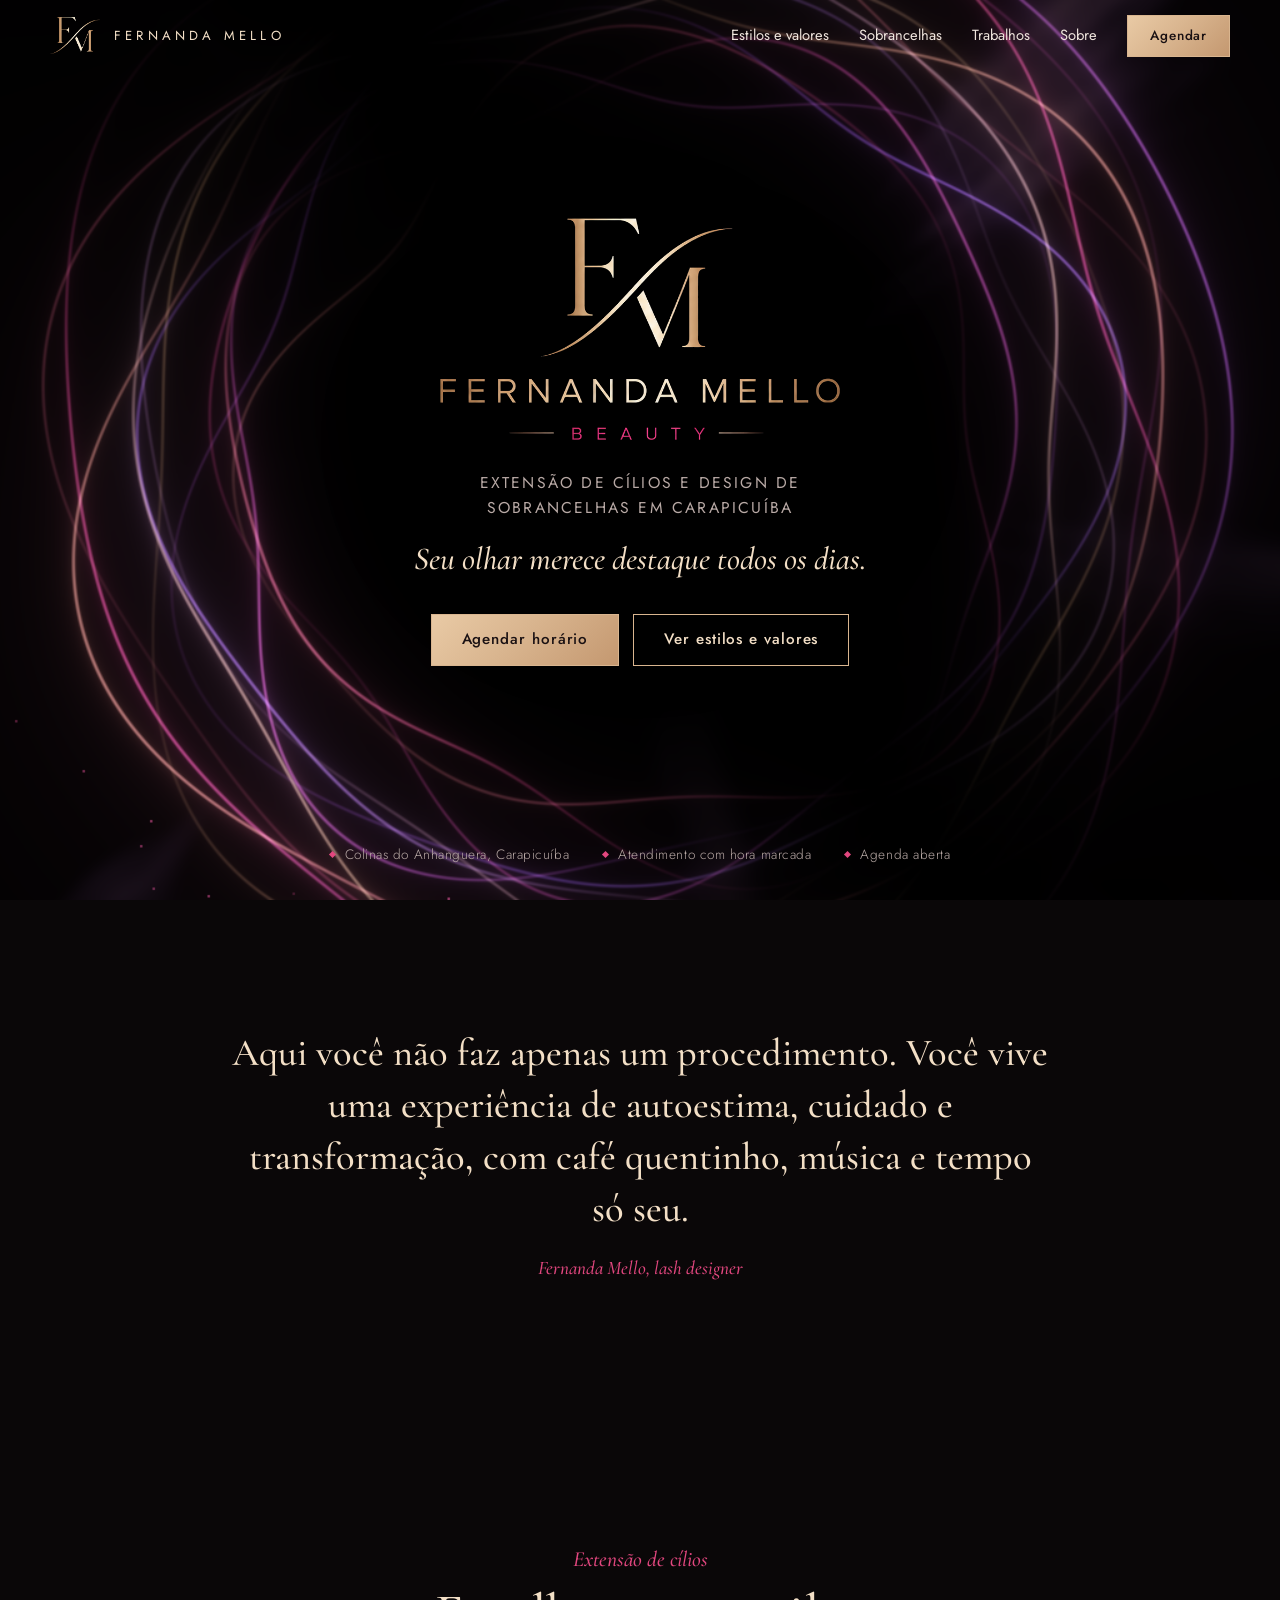
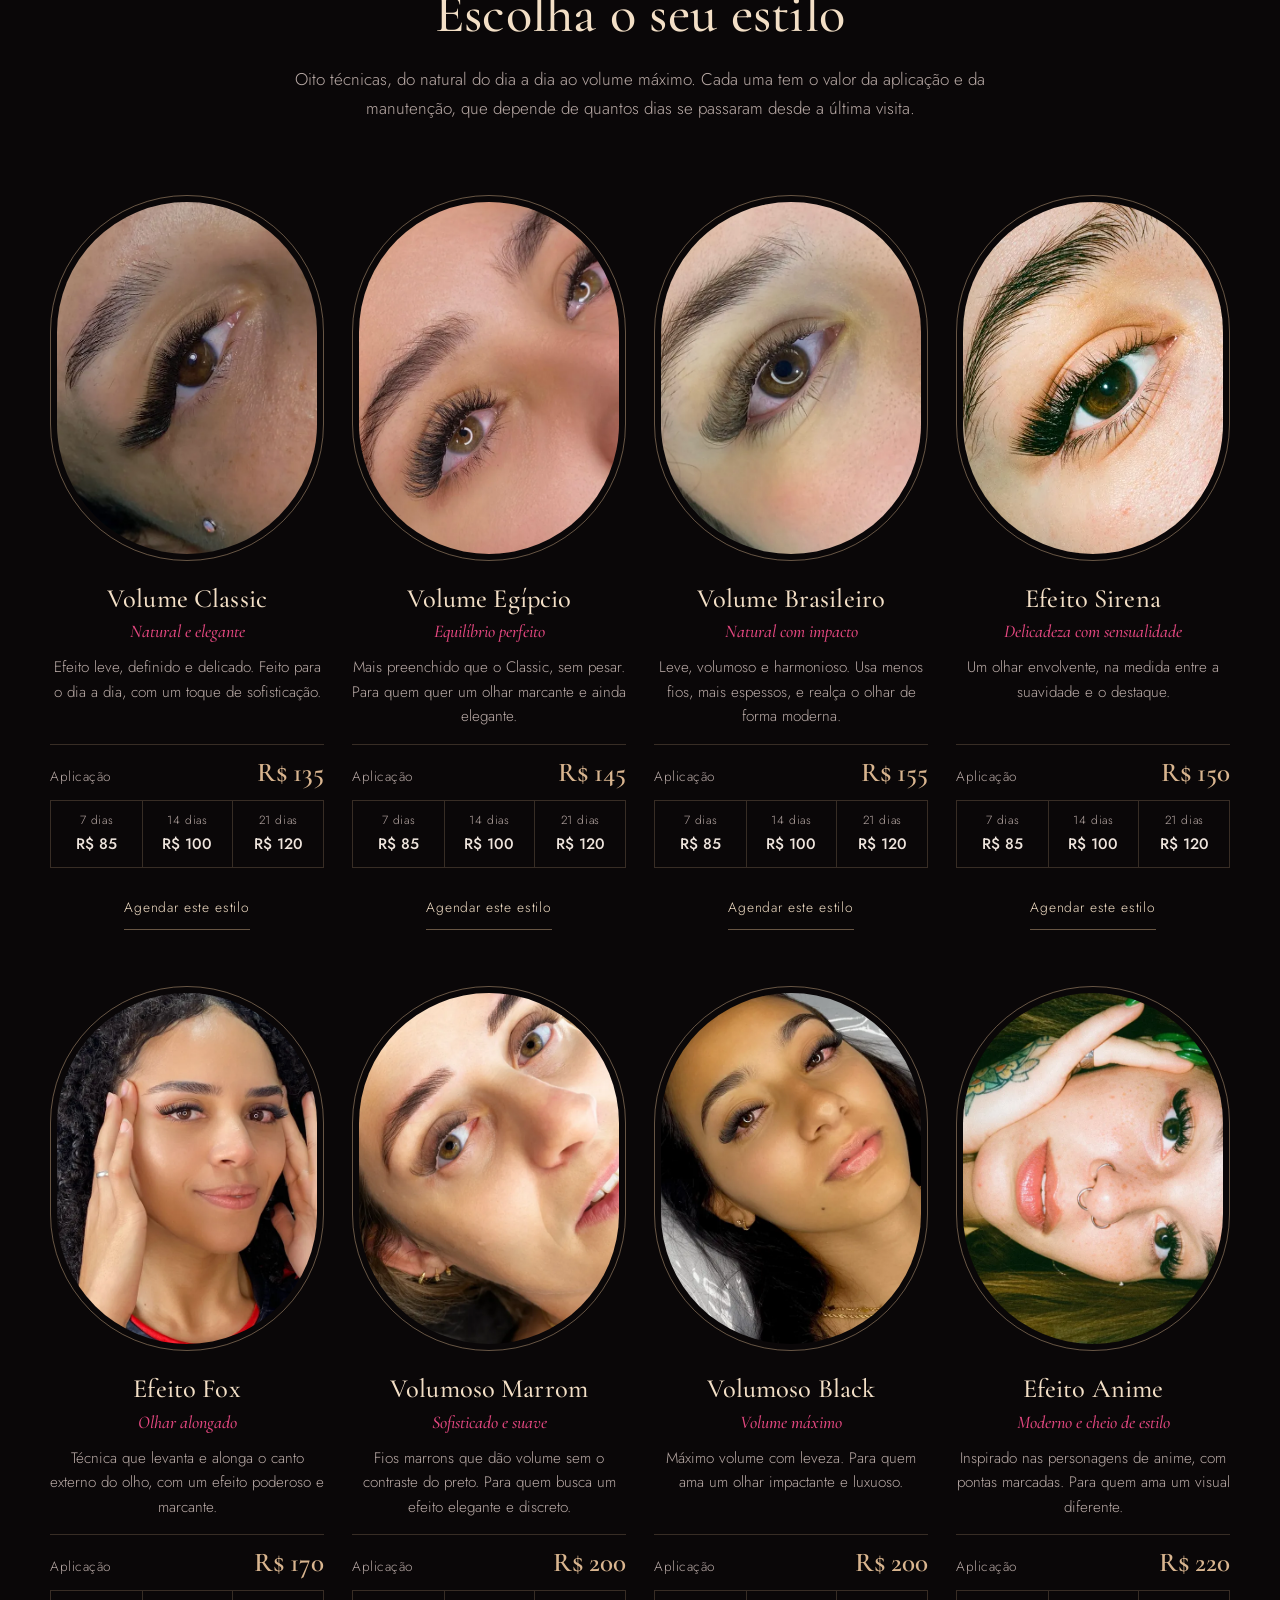
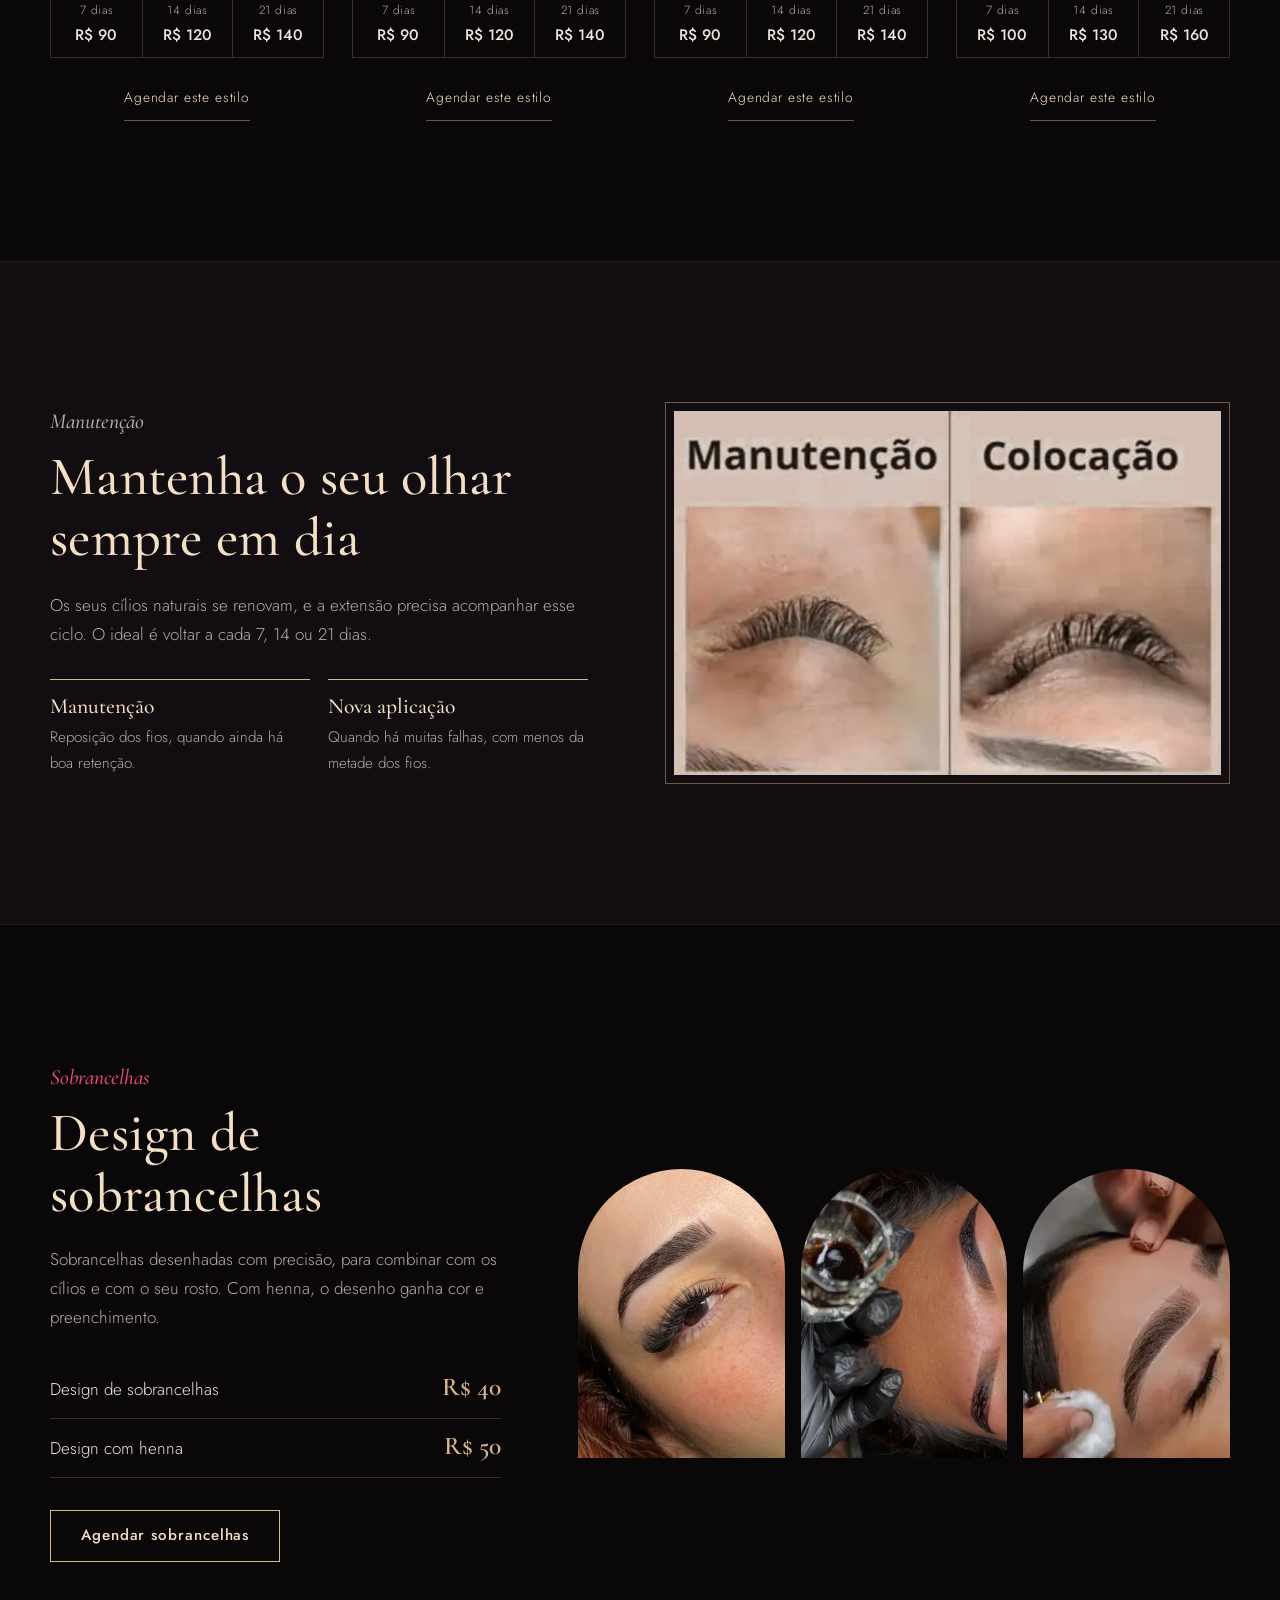
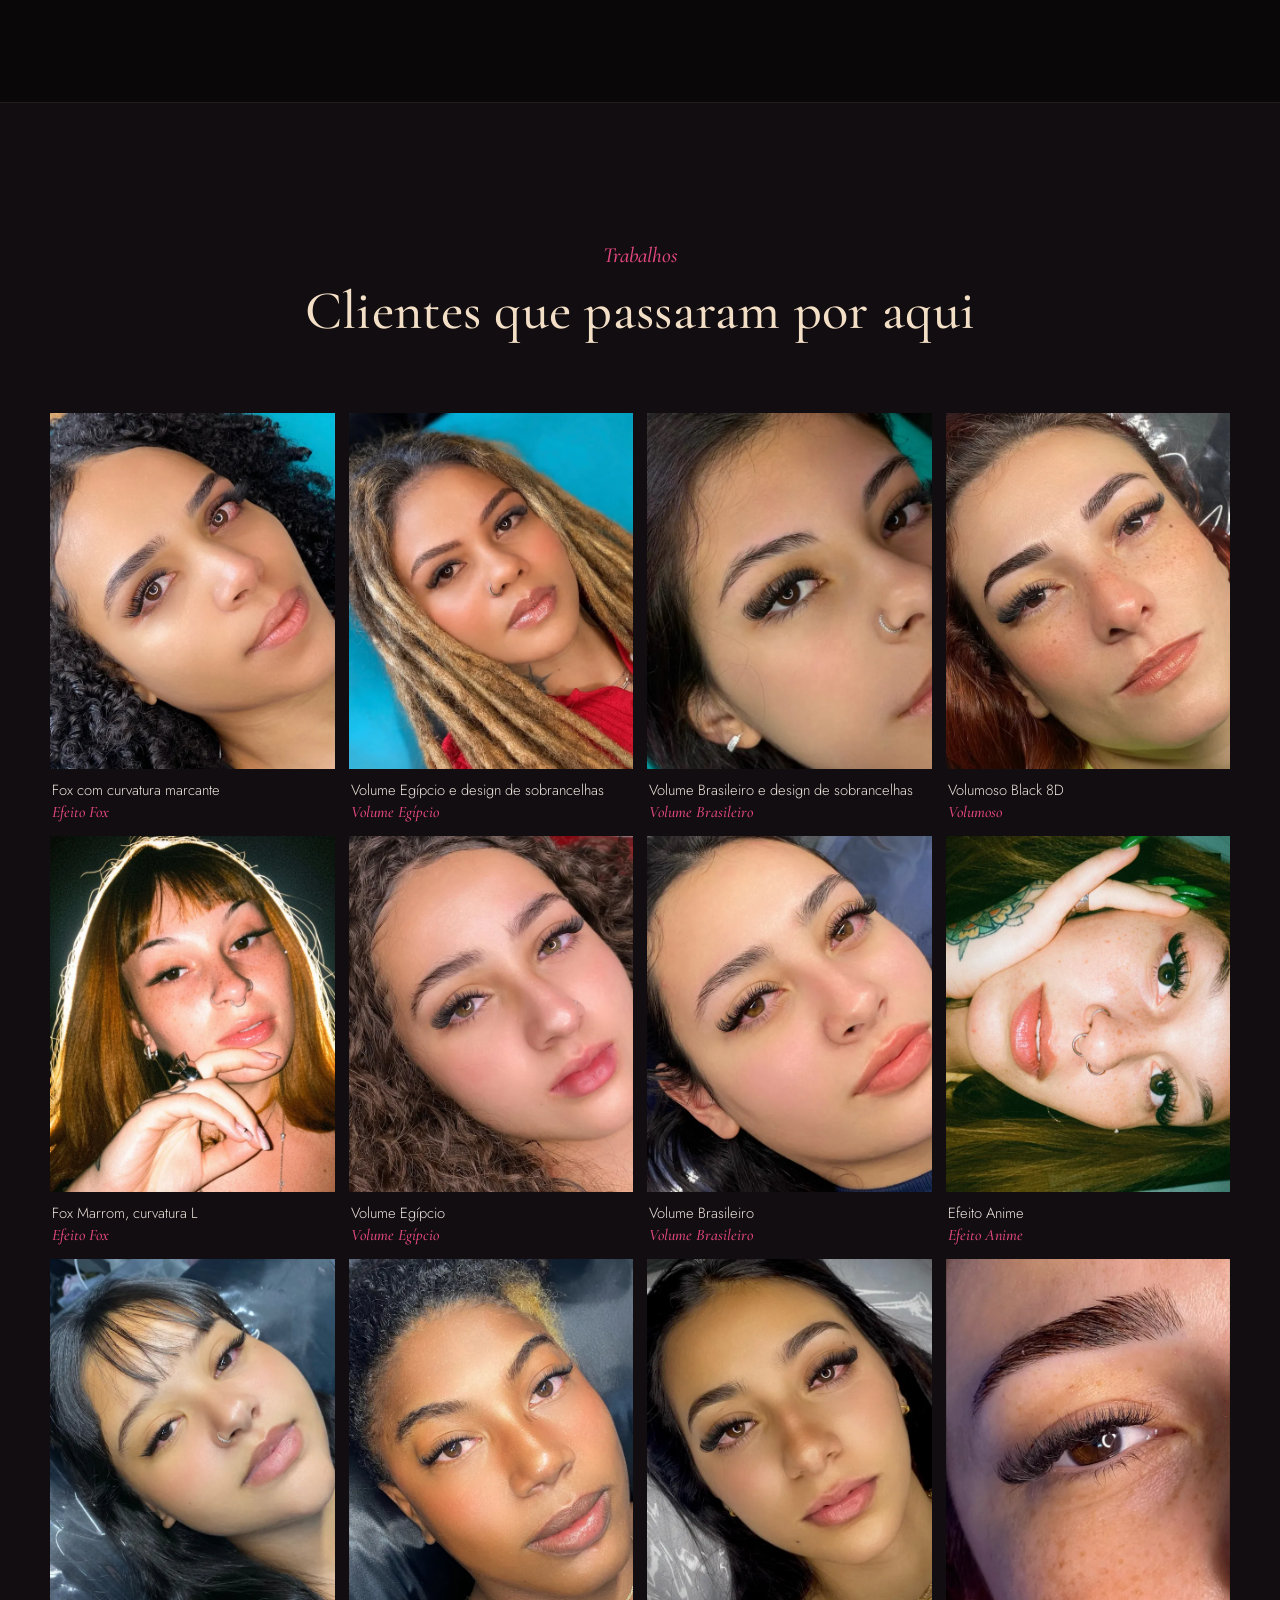
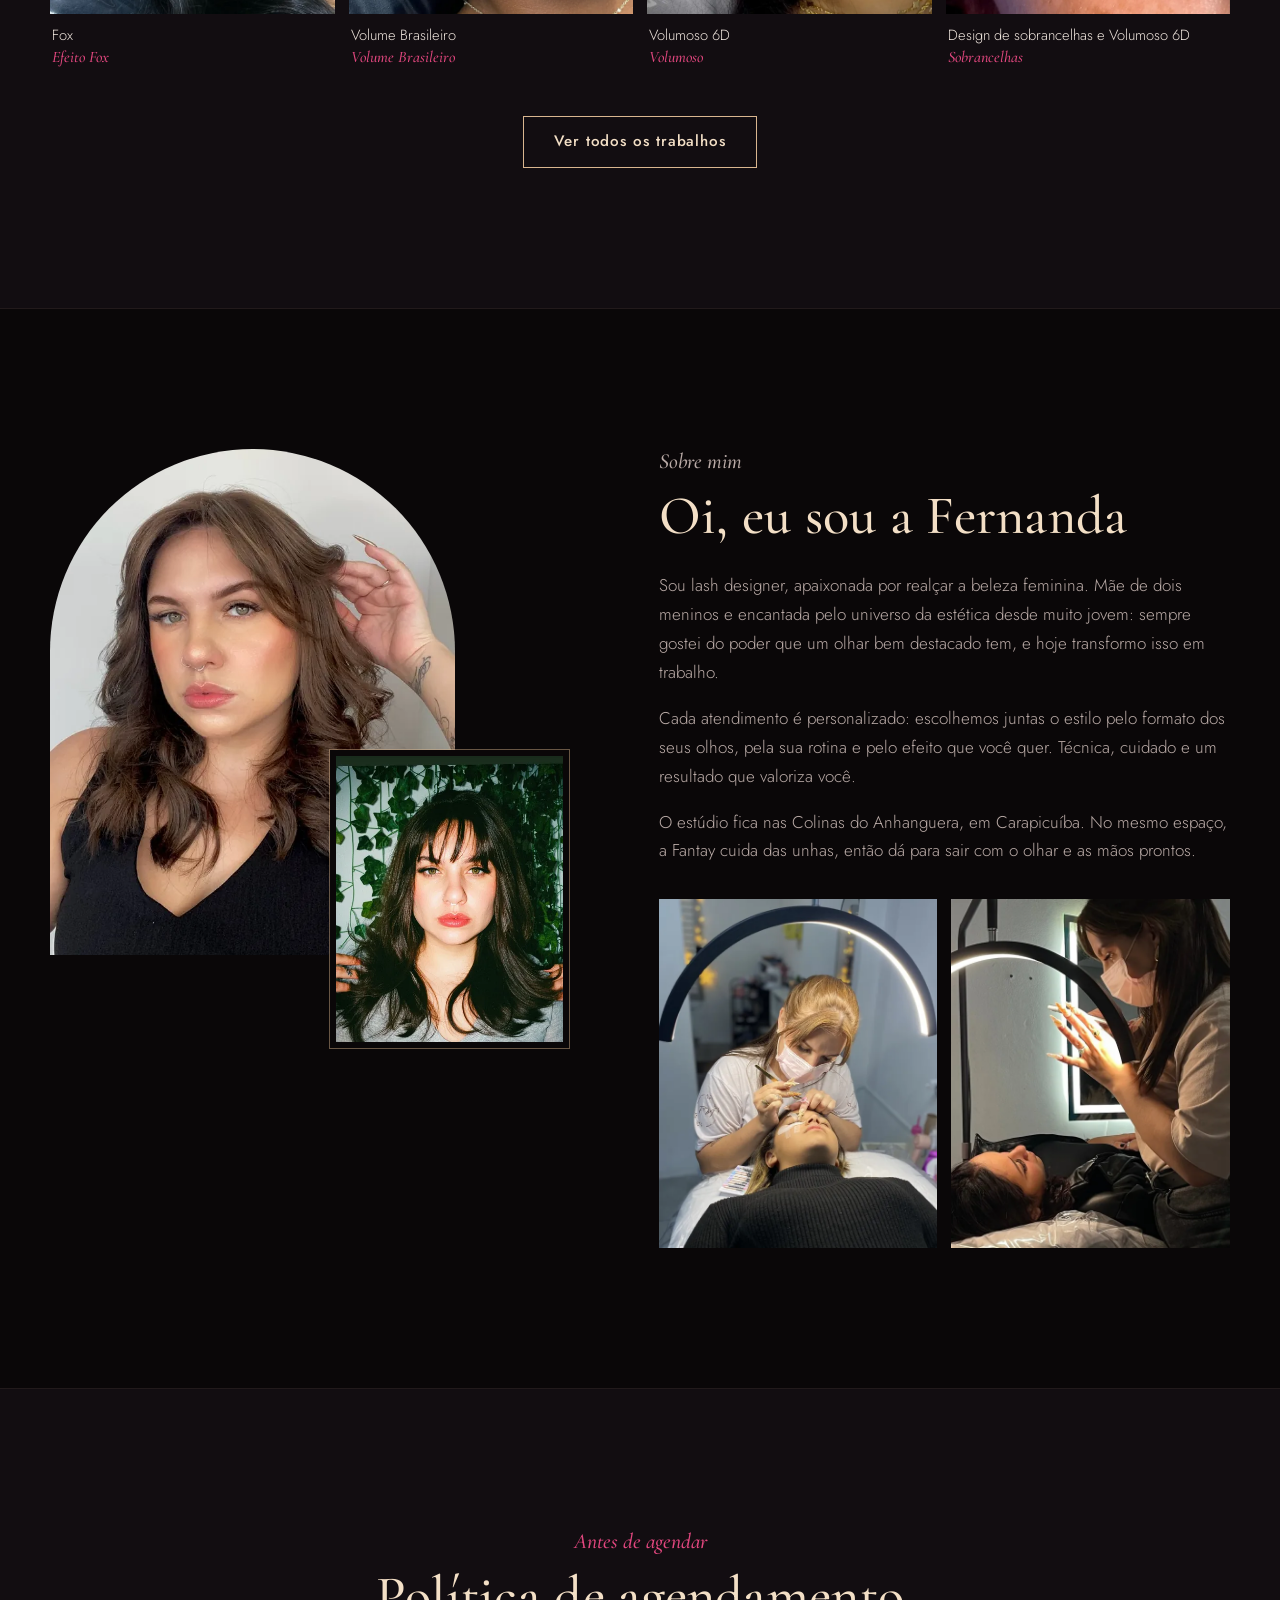
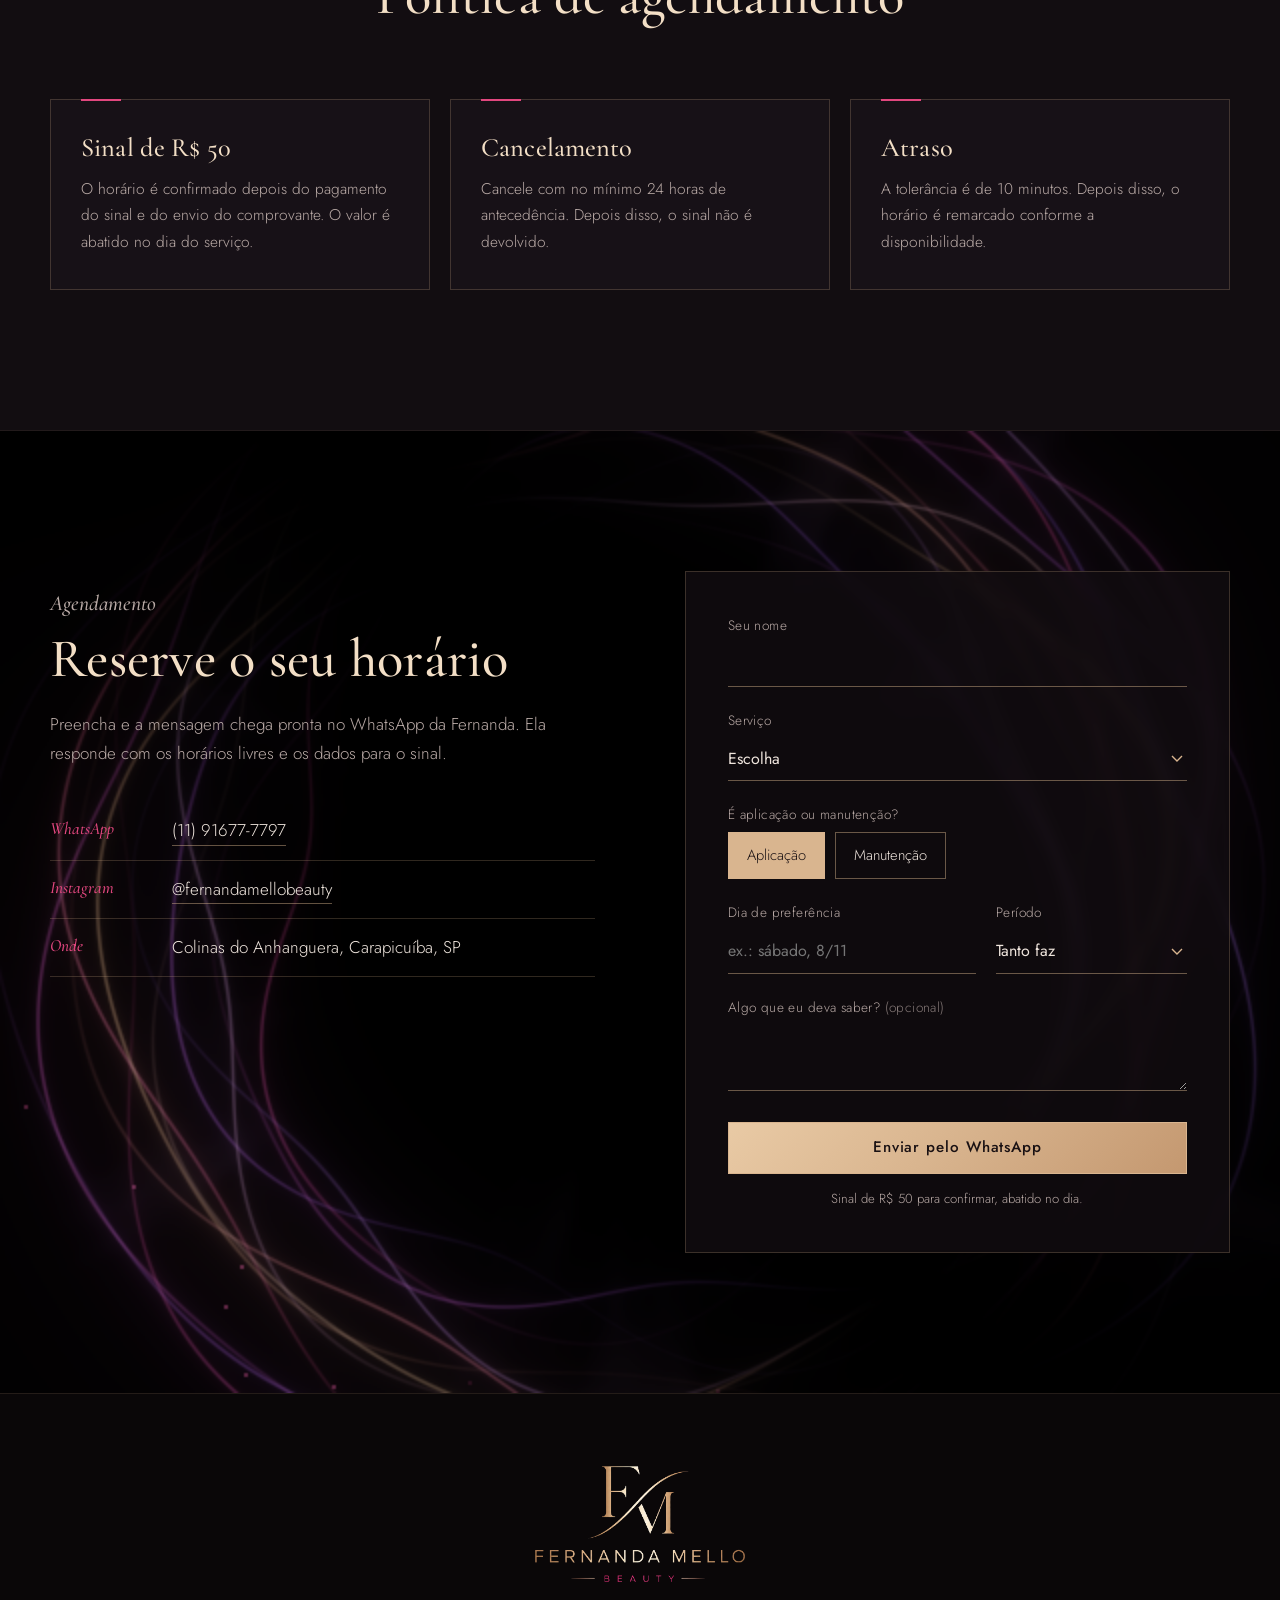
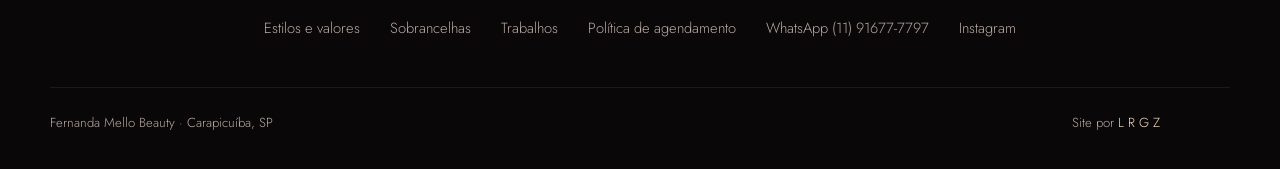
==== index.html @ 6aa26c74 "Site da Fernanda Mello Beauty (lash designer, Carapicuíba) Co-Authored-By: Claude Opus 5.5 <noreply@" ====
<!doctype html>
<html lang="pt-BR">
<head>
<meta charset="utf-8">
<meta name="viewport" content="width=device-width,initial-scale=1,viewport-fit=cover">
<title>Fernanda Mello Beauty · Extensão de cílios e sobrancelhas | Carapicuíba</title>
<meta name="description" content="Extensão de cílios (Classic, Egípcio, Brasileiro, Fox, Sirena, Volumoso e Anime) e design de sobrancelhas com Fernanda Mello, lash designer em Carapicuíba, Colinas do Anhanguera. Valores e agendamento pelo WhatsApp.">
<meta name="robots" content="noindex">
<meta name="theme-color" content="#0a0708">
<link rel="icon" href="favicon.ico" sizes="any">
<link rel="icon" href="favicon-32.png" sizes="32x32" type="image/png">
<link rel="icon" href="favicon-192.png" sizes="192x192" type="image/png">
<link rel="apple-touch-icon" href="apple-touch-icon.png">
<meta property="og:type" content="website">
<meta property="og:locale" content="pt_BR">
<meta property="og:site_name" content="Fernanda Mello Beauty">
<meta property="og:title" content="Fernanda Mello Beauty · Lash Designer">
<meta property="og:description" content="Extensão de cílios e design de sobrancelhas em Carapicuíba. Estilos, valores e agendamento.">
<meta property="og:url" content="https://azeugral.github.io/fernanda-mello/">
<meta property="og:image" content="https://azeugral.github.io/fernanda-mello/og.jpg?v=1">
<meta property="og:image:type" content="image/jpeg">
<meta property="og:image:width" content="1200">
<meta property="og:image:height" content="630">
<meta property="og:image:alt" content="Logo FM dourado de Fernanda Mello Beauty entre fios de luz rosa e dourados">
<meta name="twitter:card" content="summary_large_image">
<link rel="preconnect" href="https://fonts.googleapis.com">
<link rel="preconnect" href="https://fonts.gstatic.com" crossorigin>
<link href="https://fonts.googleapis.com/css2?family=Cormorant+Garamond:ital,wght@0,500;0,600;1,500&family=Jost:wght@300;400;500&display=swap" rel="stylesheet">
<link rel="preload" as="image" href="assets/img/logo.png">
<link rel="stylesheet" href="assets/style.css?v=20261028">
<script>document.documentElement.classList.add("js")</script>
<script type="application/ld+json">
{"@context":"https://schema.org","@type":"BeautySalon","name":"Fernanda Mello Beauty","description":"Extensão de cílios e design de sobrancelhas.","telephone":"+55 11 91677-7797","address":{"@type":"PostalAddress","addressLocality":"Carapicuíba","addressRegion":"SP","addressCountry":"BR"},"areaServed":"Colinas do Anhanguera","sameAs":["https://www.instagram.com/fernandamellobeauty/"]}
</script>
</head>
<body>
<a class="pular" href="#conteudo">Pular para o conteúdo</a>
<!--TOPO-->
<header class="topo">
  <div class="caixa topo__caixa">
    <a class="marca" href="./#inicio" aria-label="Fernanda Mello Beauty, início"><img src="assets/img/logo-fm.png" width="358" height="259" alt=""><span class="marca__nome">Fernanda Mello</span></a>
    <button class="abre-menu" type="button" aria-label="Abrir menu" aria-expanded="false" aria-controls="menu"><span></span><span></span></button>
    <nav class="menu" id="menu" aria-label="Principal">
      <a href="./#estilos">Estilos e valores</a>
      <a href="./#sobrancelhas">Sobrancelhas</a>
      <a href="trabalhos.html">Trabalhos</a>
      <a href="./#sobre">Sobre</a>
      <a class="btn btn--menor" href="./#agendar">Agendar</a>
    </nav>
  </div>
</header>
<!--/TOPO-->

<main id="conteudo">
<section class="hero" id="inicio">
  <canvas class="hero__fios" id="fios" aria-hidden="true"></canvas>
  <video class="hero__fios hero__fios--video" id="fios-video" muted loop playsinline webkit-playsinline disablepictureinpicture preload="none" poster="assets/img/fios-poster.webp?v=20261028" data-src="assets/video/fios-celular.mp4?v=20261028" aria-hidden="true"></video>
  <div class="hero__miolo">
    <img class="hero__logo entra" style="--d:0" src="assets/img/logo.png" width="747" height="414" alt="Fernanda Mello Beauty">
    <h1 class="hero__titulo entra" style="--d:1">Extensão de cílios e design de sobrancelhas em Carapicuíba</h1>
    <p class="hero__lead entra" style="--d:2">Seu olhar merece destaque todos os dias.</p>
    <div class="hero__acoes entra" style="--d:3">
      <a class="btn" href="#agendar">Agendar horário</a>
      <a class="btn btn--linha" href="#estilos">Ver estilos e valores</a>
    </div>
  </div>
  <ul class="hero__selos entra" style="--d:4">
    <li>Colinas do Anhanguera, Carapicuíba</li>
    <li>Atendimento com hora marcada</li>
    <li>Agenda aberta</li>
  </ul>
</section>

<section class="secao manifesto">
  <div class="caixa caixa--estreita revela">
    <p class="manifesto__texto">Aqui você não faz apenas um procedimento. Você vive uma experiência de autoestima, cuidado e transformação, com café quentinho, música e tempo só seu.</p>
    <p class="manifesto__assina">Fernanda Mello, lash designer</p>
  </div>
</section>

<section class="secao" id="estilos">
  <div class="caixa">
    <header class="cabeca revela">
      <p class="chapeu">Extensão de cílios</p>
      <h2>Escolha o seu estilo</h2>
      <p class="cabeca__lead">Oito técnicas, do natural do dia a dia ao volume máximo. Cada uma tem o valor da aplicação e da manutenção, que depende de quantos dias se passaram desde a última visita.</p>
    </header>

    <div class="estilos">
      <article class="estilo revela">
        <div class="estilo__foto"><img src="assets/p/e-classic-640.webp" width="599" height="749" alt="Olho com extensão Volume Classic, fios leves e definidos" loading="lazy" decoding="async"></div>
        <div class="estilo__corpo">
          <h3>Volume Classic</h3>
          <p class="estilo__sub">Natural e elegante</p>
          <p>Efeito leve, definido e delicado. Feito para o dia a dia, com um toque de sofisticação.</p>
          <p class="estilo__preco"><span>Aplicação</span><strong>R$ 135</strong></p>
          <dl class="manut"><div><dt>7 dias</dt><dd>R$ 85</dd></div><div><dt>14 dias</dt><dd>R$ 100</dd></div><div><dt>21 dias</dt><dd>R$ 120</dd></div></dl>
          <a class="estilo__pedir" href="#agendar" data-estilo="Volume Classic">Agendar este estilo</a>
        </div>
      </article>

      <article class="estilo revela">
        <div class="estilo__foto"><img src="assets/p/e-egipcio-640.webp" width="640" height="800" alt="Olho com extensão Volume Egípcio" loading="lazy" decoding="async"></div>
        <div class="estilo__corpo">
          <h3>Volume Egípcio</h3>
          <p class="estilo__sub">Equilíbrio perfeito</p>
          <p>Mais preenchido que o Classic, sem pesar. Para quem quer um olhar marcante e ainda elegante.</p>
          <p class="estilo__preco"><span>Aplicação</span><strong>R$ 145</strong></p>
          <dl class="manut"><div><dt>7 dias</dt><dd>R$ 85</dd></div><div><dt>14 dias</dt><dd>R$ 100</dd></div><div><dt>21 dias</dt><dd>R$ 120</dd></div></dl>
          <a class="estilo__pedir" href="#agendar" data-estilo="Volume Egípcio">Agendar este estilo</a>
        </div>
      </article>

      <article class="estilo revela">
        <div class="estilo__foto"><img src="assets/p/e-brasileiro-640.webp" width="640" height="800" alt="Olho com extensão Volume Brasileiro" loading="lazy" decoding="async"></div>
        <div class="estilo__corpo">
          <h3>Volume Brasileiro</h3>
          <p class="estilo__sub">Natural com impacto</p>
          <p>Leve, volumoso e harmonioso. Usa menos fios, mais espessos, e realça o olhar de forma moderna.</p>
          <p class="estilo__preco"><span>Aplicação</span><strong>R$ 155</strong></p>
          <dl class="manut"><div><dt>7 dias</dt><dd>R$ 85</dd></div><div><dt>14 dias</dt><dd>R$ 100</dd></div><div><dt>21 dias</dt><dd>R$ 120</dd></div></dl>
          <a class="estilo__pedir" href="#agendar" data-estilo="Volume Brasileiro">Agendar este estilo</a>
        </div>
      </article>

      <article class="estilo revela">
        <div class="estilo__foto"><img src="assets/p/e-sirena-640.webp" width="450" height="562" alt="Olho com Efeito Sirena" loading="lazy" decoding="async"></div>
        <div class="estilo__corpo">
          <h3>Efeito Sirena</h3>
          <p class="estilo__sub">Delicadeza com sensualidade</p>
          <p>Um olhar envolvente, na medida entre a suavidade e o destaque.</p>
          <p class="estilo__preco"><span>Aplicação</span><strong>R$ 150</strong></p>
          <dl class="manut"><div><dt>7 dias</dt><dd>R$ 85</dd></div><div><dt>14 dias</dt><dd>R$ 100</dd></div><div><dt>21 dias</dt><dd>R$ 120</dd></div></dl>
          <a class="estilo__pedir" href="#agendar" data-estilo="Efeito Sirena">Agendar este estilo</a>
        </div>
      </article>

      <article class="estilo revela">
        <div class="estilo__foto"><img src="assets/p/e-fox-640.webp" width="640" height="800" alt="Cliente com Efeito Fox, olhar alongado" loading="lazy" decoding="async"></div>
        <div class="estilo__corpo">
          <h3>Efeito Fox</h3>
          <p class="estilo__sub">Olhar alongado</p>
          <p>Técnica que levanta e alonga o canto externo do olho, com um efeito poderoso e marcante.</p>
          <p class="estilo__preco"><span>Aplicação</span><strong>R$ 170</strong></p>
          <dl class="manut"><div><dt>7 dias</dt><dd>R$ 90</dd></div><div><dt>14 dias</dt><dd>R$ 120</dd></div><div><dt>21 dias</dt><dd>R$ 140</dd></div></dl>
          <a class="estilo__pedir" href="#agendar" data-estilo="Efeito Fox">Agendar este estilo</a>
        </div>
      </article>

      <article class="estilo revela">
        <div class="estilo__foto"><img src="assets/p/e-marrom-640.webp" width="640" height="800" alt="Cliente com Volumoso Marrom e design com henna" loading="lazy" decoding="async"></div>
        <div class="estilo__corpo">
          <h3>Volumoso Marrom</h3>
          <p class="estilo__sub">Sofisticado e suave</p>
          <p>Fios marrons que dão volume sem o contraste do preto. Para quem busca um efeito elegante e discreto.</p>
          <p class="estilo__preco"><span>Aplicação</span><strong>R$ 200</strong></p>
          <dl class="manut"><div><dt>7 dias</dt><dd>R$ 90</dd></div><div><dt>14 dias</dt><dd>R$ 120</dd></div><div><dt>21 dias</dt><dd>R$ 140</dd></div></dl>
          <a class="estilo__pedir" href="#agendar" data-estilo="Volumoso Marrom">Agendar este estilo</a>
        </div>
      </article>

      <article class="estilo revela">
        <div class="estilo__foto"><img src="assets/p/e-black-640.webp" width="640" height="800" alt="Cliente com Volumoso Black" loading="lazy" decoding="async"></div>
        <div class="estilo__corpo">
          <h3>Volumoso Black</h3>
          <p class="estilo__sub">Volume máximo</p>
          <p>Máximo volume com leveza. Para quem ama um olhar impactante e luxuoso.</p>
          <p class="estilo__preco"><span>Aplicação</span><strong>R$ 200</strong></p>
          <dl class="manut"><div><dt>7 dias</dt><dd>R$ 90</dd></div><div><dt>14 dias</dt><dd>R$ 120</dd></div><div><dt>21 dias</dt><dd>R$ 140</dd></div></dl>
          <a class="estilo__pedir" href="#agendar" data-estilo="Volumoso Black">Agendar este estilo</a>
        </div>
      </article>

      <article class="estilo revela">
        <div class="estilo__foto"><img src="assets/p/e-anime-640.webp" width="640" height="800" alt="Cliente com Efeito Anime, fios em pontas" loading="lazy" decoding="async"></div>
        <div class="estilo__corpo">
          <h3>Efeito Anime</h3>
          <p class="estilo__sub">Moderno e cheio de estilo</p>
          <p>Inspirado nas personagens de anime, com pontas marcadas. Para quem ama um visual diferente.</p>
          <p class="estilo__preco"><span>Aplicação</span><strong>R$ 220</strong></p>
          <dl class="manut"><div><dt>7 dias</dt><dd>R$ 100</dd></div><div><dt>14 dias</dt><dd>R$ 130</dd></div><div><dt>21 dias</dt><dd>R$ 160</dd></div></dl>
          <a class="estilo__pedir" href="#agendar" data-estilo="Efeito Anime">Agendar este estilo</a>
        </div>
      </article>
    </div>
  </div>
</section>

<section class="secao secao--placa" id="manutencao">
  <div class="caixa manutencao">
    <div class="manutencao__texto revela">
      <p class="chapeu">Manutenção</p>
      <h2>Mantenha o seu olhar sempre em dia</h2>
      <p>Os seus cílios naturais se renovam, e a extensão precisa acompanhar esse ciclo. O ideal é voltar a cada 7, 14 ou 21 dias.</p>
      <dl class="duas">
        <div><dt>Manutenção</dt><dd>Reposição dos fios, quando ainda há boa retenção.</dd></div>
        <div><dt>Nova aplicação</dt><dd>Quando há muitas falhas, com menos da metade dos fios.</dd></div>
      </dl>
    </div>
    <figure class="manutencao__foto revela">
      <img src="assets/p/manutencao-640.webp" width="615" height="410" alt="Comparação entre cílios na hora da manutenção e logo depois da colocação" loading="lazy" decoding="async">
    </figure>
  </div>
</section>

<section class="secao" id="sobrancelhas">
  <div class="caixa sobrancelhas">
    <header class="cabeca cabeca--esq revela">
      <p class="chapeu">Sobrancelhas</p>
      <h2>Design de sobrancelhas</h2>
      <p class="cabeca__lead">Sobrancelhas desenhadas com precisão, para combinar com os cílios e com o seu rosto. Com henna, o desenho ganha cor e preenchimento.</p>
      <ul class="tabela">
        <li><span>Design de sobrancelhas</span><strong>R$ 40</strong></li>
        <li><span>Design com henna</span><strong>R$ 50</strong></li>
      </ul>
      <a class="btn btn--linha" href="#agendar" data-estilo="Design de sobrancelhas">Agendar sobrancelhas</a>
    </header>
    <div class="sobrancelhas__fotos">
      <figure class="revela"><img src="assets/p/s-1-640.webp" width="600" height="750" alt="Sobrancelha desenhada com cílios em volume" loading="lazy" decoding="async"></figure>
      <figure class="revela"><img src="assets/p/s-2-640.webp" width="608" height="760" alt="Aplicação de henna na sobrancelha" loading="lazy" decoding="async"></figure>
      <figure class="revela"><img src="assets/p/s-3-640.webp" width="330" height="413" alt="Finalização do design de sobrancelhas" loading="lazy" decoding="async"></figure>
    </div>
  </div>
</section>

<section class="secao secao--placa" id="trabalhos">
  <div class="caixa">
    <header class="cabeca revela">
      <p class="chapeu">Trabalhos</p>
      <h2>Clientes que passaram por aqui</h2>
    </header>
    <div class="grade">
<!--GRADE-RESUMO-->
<figure class="trab revela" data-cat="fox"><button type="button" class="trab__abre" aria-label="Ampliar: Fox com curvatura marcante"><img src="assets/p/t-fox-01-640.webp" srcset="assets/p/t-fox-01-640.webp 640w, assets/p/t-fox-01-1080.webp 1080w" sizes="(max-width:700px) 50vw, 25vw" width="640" height="800" alt="Fox com curvatura marcante" loading="lazy" decoding="async"></button><figcaption>Fox com curvatura marcante<span>Efeito Fox</span></figcaption></figure>
<figure class="trab revela" data-cat="egipcio"><button type="button" class="trab__abre" aria-label="Ampliar: Volume Egípcio e design de sobrancelhas"><img src="assets/p/t-egi-01-640.webp" srcset="assets/p/t-egi-01-640.webp 640w, assets/p/t-egi-01-1080.webp 1080w" sizes="(max-width:700px) 50vw, 25vw" width="640" height="800" alt="Volume Egípcio e design de sobrancelhas" loading="lazy" decoding="async"></button><figcaption>Volume Egípcio e design de sobrancelhas<span>Volume Egípcio</span></figcaption></figure>
<figure class="trab revela" data-cat="brasileiro"><button type="button" class="trab__abre" aria-label="Ampliar: Volume Brasileiro e design de sobrancelhas"><img src="assets/p/t-bra-01-640.webp" srcset="assets/p/t-bra-01-640.webp 640w, assets/p/t-bra-01-1080.webp 1080w" sizes="(max-width:700px) 50vw, 25vw" width="640" height="800" alt="Volume Brasileiro e design de sobrancelhas" loading="lazy" decoding="async"></button><figcaption>Volume Brasileiro e design de sobrancelhas<span>Volume Brasileiro</span></figcaption></figure>
<figure class="trab revela" data-cat="volumoso"><button type="button" class="trab__abre" aria-label="Ampliar: Volumoso Black 8D"><img src="assets/p/t-vol-01-640.webp" srcset="assets/p/t-vol-01-640.webp 640w, assets/p/t-vol-01-1080.webp 1080w" sizes="(max-width:700px) 50vw, 25vw" width="640" height="800" alt="Volumoso Black 8D" loading="lazy" decoding="async"></button><figcaption>Volumoso Black 8D<span>Volumoso</span></figcaption></figure>
<figure class="trab revela" data-cat="fox"><button type="button" class="trab__abre" aria-label="Ampliar: Fox Marrom, curvatura L"><img src="assets/p/t-fox-02-640.webp" srcset="assets/p/t-fox-02-640.webp 640w, assets/p/t-fox-02-1080.webp 1080w" sizes="(max-width:700px) 50vw, 25vw" width="640" height="800" alt="Fox Marrom, curvatura L" loading="lazy" decoding="async"></button><figcaption>Fox Marrom, curvatura L<span>Efeito Fox</span></figcaption></figure>
<figure class="trab revela" data-cat="egipcio"><button type="button" class="trab__abre" aria-label="Ampliar: Volume Egípcio"><img src="assets/p/t-egi-02-640.webp" srcset="assets/p/t-egi-02-640.webp 640w, assets/p/t-egi-02-1080.webp 1080w" sizes="(max-width:700px) 50vw, 25vw" width="640" height="800" alt="Volume Egípcio" loading="lazy" decoding="async"></button><figcaption>Volume Egípcio<span>Volume Egípcio</span></figcaption></figure>
<figure class="trab revela" data-cat="brasileiro"><button type="button" class="trab__abre" aria-label="Ampliar: Volume Brasileiro"><img src="assets/p/t-bra-02-640.webp" srcset="assets/p/t-bra-02-640.webp 640w, assets/p/t-bra-02-1080.webp 1080w" sizes="(max-width:700px) 50vw, 25vw" width="640" height="800" alt="Volume Brasileiro" loading="lazy" decoding="async"></button><figcaption>Volume Brasileiro<span>Volume Brasileiro</span></figcaption></figure>
<figure class="trab revela" data-cat="anime"><button type="button" class="trab__abre" aria-label="Ampliar: Efeito Anime"><img src="assets/p/t-ani-01-640.webp" srcset="assets/p/t-ani-01-640.webp 640w, assets/p/t-ani-01-1080.webp 1080w" sizes="(max-width:700px) 50vw, 25vw" width="640" height="800" alt="Efeito Anime" loading="lazy" decoding="async"></button><figcaption>Efeito Anime<span>Efeito Anime</span></figcaption></figure>
<figure class="trab revela" data-cat="fox"><button type="button" class="trab__abre" aria-label="Ampliar: Fox"><img src="assets/p/t-fox-03-640.webp" srcset="assets/p/t-fox-03-640.webp 640w, assets/p/t-fox-03-1080.webp 1080w" sizes="(max-width:700px) 50vw, 25vw" width="640" height="800" alt="Fox" loading="lazy" decoding="async"></button><figcaption>Fox<span>Efeito Fox</span></figcaption></figure>
<figure class="trab revela" data-cat="brasileiro"><button type="button" class="trab__abre" aria-label="Ampliar: Volume Brasileiro"><img src="assets/p/t-bra-03-640.webp" srcset="assets/p/t-bra-03-640.webp 640w, assets/p/t-bra-03-1080.webp 1080w" sizes="(max-width:700px) 50vw, 25vw" width="640" height="800" alt="Volume Brasileiro" loading="lazy" decoding="async"></button><figcaption>Volume Brasileiro<span>Volume Brasileiro</span></figcaption></figure>
<figure class="trab revela" data-cat="volumoso"><button type="button" class="trab__abre" aria-label="Ampliar: Volumoso 6D"><img src="assets/p/t-vol-02-640.webp" srcset="assets/p/t-vol-02-640.webp 640w, assets/p/t-vol-02-1080.webp 1080w" sizes="(max-width:700px) 50vw, 25vw" width="640" height="800" alt="Volumoso 6D" loading="lazy" decoding="async"></button><figcaption>Volumoso 6D<span>Volumoso</span></figcaption></figure>
<figure class="trab revela" data-cat="sobrancelha"><button type="button" class="trab__abre" aria-label="Ampliar: Design de sobrancelhas e Volumoso 6D"><img src="assets/p/t-sob-01-640.webp" srcset="assets/p/t-sob-01-640.webp 640w, assets/p/t-sob-01-1080.webp 1080w" sizes="(max-width:700px) 50vw, 25vw" width="640" height="800" alt="Design de sobrancelhas e Volumoso 6D" loading="lazy" decoding="async"></button><figcaption>Design de sobrancelhas e Volumoso 6D<span>Sobrancelhas</span></figcaption></figure>
<!--/GRADE-RESUMO-->
    </div>
    <p class="centro revela"><a class="btn btn--linha" href="trabalhos.html">Ver todos os trabalhos</a></p>
  </div>
</section>

<section class="secao" id="sobre">
  <div class="caixa sobre">
    <div class="sobre__fotos revela">
      <figure class="sobre__f1"><img src="assets/p/fernanda-640.webp" width="621" height="776" alt="Fernanda Mello, de cabelo castanho ondulado e blusa preta" loading="lazy" decoding="async"></figure>
      <figure class="sobre__f2"><img src="assets/p/fernanda-2-640.webp" width="450" height="562" alt="Fernanda Mello em frente a uma parede de folhagens" loading="lazy" decoding="async"></figure>
    </div>
    <div class="sobre__texto revela">
      <p class="chapeu">Sobre mim</p>
      <h2>Oi, eu sou a Fernanda</h2>
      <p>Sou lash designer, apaixonada por realçar a beleza feminina. Mãe de dois meninos e encantada pelo universo da estética desde muito jovem: sempre gostei do poder que um olhar bem destacado tem, e hoje transformo isso em trabalho.</p>
      <p>Cada atendimento é personalizado: escolhemos juntas o estilo pelo formato dos seus olhos, pela sua rotina e pelo efeito que você quer. Técnica, cuidado e um resultado que valoriza você.</p>
      <p>O estúdio fica nas Colinas do Anhanguera, em Carapicuíba. No mesmo espaço, a Fantay cuida das unhas, então dá para sair com o olhar e as mãos prontos.</p>
      <div class="bastidores">
        <figure><img src="assets/p/bast-1-640.webp" width="612" height="765" alt="Fernanda aplicando extensão de cílios sob a luz de anel" loading="lazy" decoding="async"></figure>
        <figure><img src="assets/p/bast-2-640.webp" width="578" height="722" alt="Fernanda conferindo o resultado com a cliente na maca" loading="lazy" decoding="async"></figure>
      </div>
    </div>
  </div>
</section>

<section class="secao secao--placa" id="politica">
  <div class="caixa">
    <header class="cabeca revela">
      <p class="chapeu">Antes de agendar</p>
      <h2>Política de agendamento</h2>
    </header>
    <ol class="regras">
      <li class="revela"><h3>Sinal de R$ 50</h3><p>O horário é confirmado depois do pagamento do sinal e do envio do comprovante. O valor é abatido no dia do serviço.</p></li>
      <li class="revela"><h3>Cancelamento</h3><p>Cancele com no mínimo 24 horas de antecedência. Depois disso, o sinal não é devolvido.</p></li>
      <li class="revela"><h3>Atraso</h3><p>A tolerância é de 10 minutos. Depois disso, o horário é remarcado conforme a disponibilidade.</p></li>
    </ol>
  </div>
</section>

<section class="secao agendar" id="agendar">
  <canvas class="agendar__fios" id="fios-agendar" aria-hidden="true"></canvas>
  <div class="caixa agendar__caixa">
    <div class="agendar__texto revela">
      <p class="chapeu">Agendamento</p>
      <h2>Reserve o seu horário</h2>
      <p>Preencha e a mensagem chega pronta no WhatsApp da Fernanda. Ela responde com os horários livres e os dados para o sinal.</p>
      <ul class="contatos">
        <li><span>WhatsApp</span><a href="https://wa.me/5511916777797" target="_blank" rel="noopener">(11) 91677-7797</a></li>
        <li><span>Instagram</span><a href="https://www.instagram.com/fernandamellobeauty/" target="_blank" rel="noopener">@fernandamellobeauty</a></li>
        <li><span>Onde</span>Colinas do Anhanguera, Carapicuíba, SP</li>
      </ul>
    </div>
    <form class="form revela" id="form-agendar" novalidate>
      <label class="campo"><span>Seu nome</span><input name="nome" autocomplete="given-name" required></label>
      <label class="campo"><span>Serviço</span>
        <select name="servico" required>
          <option value="">Escolha</option>
          <optgroup label="Extensão de cílios">
            <option>Volume Classic</option><option>Volume Egípcio</option><option>Volume Brasileiro</option><option>Efeito Sirena</option>
            <option>Efeito Fox</option><option>Volumoso Marrom</option><option>Volumoso Black</option><option>Efeito Anime</option>
          </optgroup>
          <optgroup label="Sobrancelhas">
            <option>Design de sobrancelhas</option><option>Design com henna</option>
          </optgroup>
          <option>Ainda não sei, quero ajuda para escolher</option>
        </select>
      </label>
      <fieldset class="campo campo--opcoes" id="tipo">
        <legend>É aplicação ou manutenção?</legend>
        <label><input type="radio" name="tipo" value="Aplicação" checked><span>Aplicação</span></label>
        <label><input type="radio" name="tipo" value="Manutenção"><span>Manutenção</span></label>
      </fieldset>
      <div class="campo-duplo">
        <label class="campo"><span>Dia de preferência</span><input name="dia" placeholder="ex.: sábado, 8/11"></label>
        <label class="campo"><span>Período</span>
          <select name="periodo"><option>Tanto faz</option><option>Manhã</option><option>Tarde</option><option>Noite</option></select>
        </label>
      </div>
      <label class="campo"><span>Algo que eu deva saber? <em>(opcional)</em></span><textarea name="obs" rows="2"></textarea></label>
      <p class="form__erro" id="form-erro" role="alert" hidden>Preencha seu nome e o serviço.</p>
      <button class="btn btn--cheio" type="submit">Enviar pelo WhatsApp</button>
      <p class="form__nota">Sinal de R$ 50 para confirmar, abatido no dia.</p>
    </form>
  </div>
</section>
</main>

<!--RODAPE-->
<footer class="rodape">
  <div class="caixa rodape__caixa">
    <img class="rodape__logo" src="assets/img/logo.png" width="747" height="414" alt="Fernanda Mello Beauty" loading="lazy">
    <nav class="rodape__links" aria-label="Rodapé">
      <a href="./#estilos">Estilos e valores</a>
      <a href="./#sobrancelhas">Sobrancelhas</a>
      <a href="trabalhos.html">Trabalhos</a>
      <a href="./#politica">Política de agendamento</a>
      <a href="https://wa.me/5511916777797" target="_blank" rel="noopener">WhatsApp (11) 91677-7797</a>
      <a href="https://www.instagram.com/fernandamellobeauty/" target="_blank" rel="noopener">Instagram</a>
    </nav>
    <p class="rodape__fim"><span>Fernanda Mello Beauty · Carapicuíba, SP</span><span>Site por <a href="https://lrgz.com.br">L R G Z</a></span></p>
  </div>
</footer>
<a class="zap" href="https://wa.me/5511916777797" target="_blank" rel="noopener" aria-label="Conversar no WhatsApp"><svg viewBox="0 0 24 24" width="24" height="24" aria-hidden="true"><path fill="currentColor" d="M12.04 2a9.9 9.9 0 0 0-8.5 15l-1.4 5 5.2-1.4A9.9 9.9 0 1 0 12.04 2Zm0 18.1a8.2 8.2 0 0 1-4.2-1.2l-.3-.2-3.1.8.8-3-.2-.3a8.2 8.2 0 1 1 7 3.9Zm4.5-6.1c-.2-.1-1.5-.7-1.7-.8-.2-.1-.4-.1-.6.1l-.8 1c-.1.2-.3.2-.5.1a6.7 6.7 0 0 1-3.3-2.9c-.2-.4.2-.4.7-1.3.1-.2 0-.3 0-.4l-.8-1.8c-.2-.5-.4-.4-.6-.4h-.5a1 1 0 0 0-.7.3 3 3 0 0 0-.9 2.2 5.2 5.2 0 0 0 1.1 2.7 11.8 11.8 0 0 0 4.5 4c1.7.7 2.3.8 3.2.6a2.7 2.7 0 0 0 1.8-1.2 2.2 2.2 0 0 0 .1-1.3c0-.1-.2-.2-.4-.3Z"/></svg></a>
<!--/RODAPE-->

<div class="foto-grande" id="foto-grande" role="dialog" aria-modal="true" aria-label="Foto ampliada" hidden>
  <button class="foto-grande__fecha" type="button" aria-label="Fechar">Fechar</button>
  <button class="foto-grande__seta foto-grande__seta--ant" type="button" aria-label="Foto anterior"></button>
  <figure><img alt=""><figcaption></figcaption></figure>
  <button class="foto-grande__seta foto-grande__seta--prox" type="button" aria-label="Próxima foto"></button>
</div>

<script src="assets/fios.js?v=20261028"></script>
<script src="assets/site.js?v=20261028"></script>
</body>
</html>
---- assets/style.css ----
/* Fernanda Mello Beauty · preto profundo, champanhe dourado do monograma FM e o rosa do "BEAUTY",
   com fios de luz rosa/violeta/dourado (da capa do catálogo dela). Cormorant Garamond + Jost. */
:root {
  --preto: #0a0708;
  --carvao: #120d11;
  --placa: #171117;
  --ouro: #d9b58f;
  --ouro-forte: #c49870;
  --champanhe: #f3dfc6;
  --rosa: #e2477f;
  --violeta: #8f63d8;
  --texto: #efe5dd;
  --suave: #b9aaa6;
  --linha: rgba(217, 181, 143, .22);
  --linha-forte: rgba(217, 181, 143, .45);
  --serif: "Cormorant Garamond", "Times New Roman", serif;
  --sans: "Jost", system-ui, -apple-system, "Segoe UI", sans-serif;
  --curva: cubic-bezier(.16, .84, .32, 1);
  --topo: 72px;
}

*, *::before, *::after { box-sizing: border-box; }
[hidden] { display: none !important; }
html { scroll-padding-top: calc(var(--topo) + 12px); -webkit-text-size-adjust: 100%; }
body {
  margin: 0;
  background: var(--preto);
  color: var(--texto);
  font: 300 1.0625rem/1.7 var(--sans);
  -webkit-font-smoothing: antialiased;
  overflow-x: hidden;
}
body.travado { overflow: hidden; }
img { display: block; max-width: 100%; height: auto; }
a { color: inherit; }
h1, h2, h3 { font-family: var(--serif); font-weight: 500; line-height: 1.12; margin: 0; letter-spacing: .005em; }
h2 { font-size: clamp(2.2rem, 4.4vw, 3.4rem); color: var(--champanhe); }
h3 { font-size: 1.65rem; color: var(--champanhe); }
p { margin: 0 0 1em; }
:focus-visible { outline: 2px solid var(--rosa); outline-offset: 3px; }
::selection { background: var(--rosa); color: #fff; }

.pular { position: absolute; left: 12px; top: -60px; z-index: 100; background: var(--ouro); color: var(--preto); padding: 10px 16px; text-decoration: none; }
.pular:focus { top: 12px; }

.caixa { width: min(1180px, 100% - 48px); margin-inline: auto; }
.caixa--estreita { width: min(820px, 100% - 48px); }
.secao { padding: clamp(80px, 11vw, 140px) 0; position: relative; }
.secao--placa { background: var(--carvao); border-block: 1px solid rgba(217, 181, 143, .08); }
.centro { text-align: center; margin: 48px 0 0; }

.chapeu { font: italic 500 1.35rem/1.2 var(--serif); color: var(--rosa); margin: 0 0 12px; }
.cabeca { text-align: center; max-width: 720px; margin: 0 auto clamp(48px, 6vw, 72px); }
.cabeca--esq { text-align: left; margin: 0; }
.cabeca__lead { color: var(--suave); margin: 20px 0 0; }

/* botões: retos, com um brilho que atravessa no hover (como luz passando num fio) */
.btn {
  --fundo: linear-gradient(135deg, #e9caa5, var(--ouro) 45%, var(--ouro-forte));
  position: relative; overflow: hidden; isolation: isolate;
  display: inline-flex; align-items: center; justify-content: center; gap: 10px;
  min-height: 52px; padding: 0 30px;
  background: var(--fundo); color: #1a1113;
  border: 1px solid var(--ouro); border-radius: 0;
  font: 500 .95rem/1 var(--sans); letter-spacing: .06em; text-decoration: none;
  cursor: pointer;
  transition: transform .35s var(--curva), box-shadow .35s var(--curva), color .35s var(--curva), background-color .35s var(--curva);
}
.btn::after {
  content: ""; position: absolute; inset: 0; z-index: -1;
  background: linear-gradient(105deg, transparent 35%, rgba(255, 255, 255, .55) 50%, transparent 65%);
  transform: translateX(-110%);
  transition: transform .8s var(--curva);
}
.btn:hover { transform: translateY(-2px); box-shadow: 0 10px 30px -12px rgba(226, 71, 127, .55); }
.btn:hover::after { transform: translateX(110%); }
.btn:active { transform: translateY(0) scale(.985); transition-duration: .15s; }
.btn--linha { background: transparent; color: var(--champanhe); }
.btn--linha::after { background: linear-gradient(105deg, transparent 35%, rgba(217, 181, 143, .22) 50%, transparent 65%); }
.btn--linha:hover { background: rgba(217, 181, 143, .08); box-shadow: inset 0 0 0 1px var(--ouro); }
.btn--menor { min-height: 42px; padding: 0 22px; font-size: .85rem; }
.btn--cheio { width: 100%; }

/* topo */
.topo {
  position: fixed; inset: 0 0 auto; z-index: 50; height: var(--topo);
  transition: background-color .4s var(--curva), border-color .4s var(--curva), backdrop-filter .4s;
  border-bottom: 1px solid transparent;
}
.topo.solido { background: rgba(10, 7, 8, .86); backdrop-filter: blur(12px); -webkit-backdrop-filter: blur(12px); border-color: rgba(217, 181, 143, .12); }
.topo__caixa { height: 100%; display: flex; align-items: center; justify-content: space-between; gap: 24px; }
.marca { display: flex; align-items: center; gap: 14px; text-decoration: none; }
.marca img { width: 50px; height: auto; }
.marca__nome { font: 400 .82rem/1 var(--sans); letter-spacing: .32em; text-transform: uppercase; color: var(--champanhe); }
.menu { display: flex; align-items: center; gap: 30px; }
.menu a:not(.btn) { font-size: .92rem; font-weight: 400; text-decoration: none; color: var(--texto); position: relative; padding: 6px 0; }
.menu a:not(.btn)::after { content: ""; position: absolute; left: 0; right: 0; bottom: 0; height: 1px; background: var(--rosa); transform: scaleX(0); transform-origin: left; transition: transform .35s var(--curva); }
.menu a:not(.btn):hover::after { transform: scaleX(1); }
.abre-menu { display: none; }

/* hero */
.hero {
  position: relative; min-height: 100svh; display: flex; flex-direction: column; align-items: center; justify-content: center;
  padding: calc(var(--topo) + 32px) 24px 120px; text-align: center; overflow: hidden; background: #000;
}
.hero__fios { position: absolute; inset: 0; width: 100%; height: 100%; object-fit: cover; opacity: 0; transition: opacity 2s var(--curva); }
.hero__fios.liga { opacity: 1; }
.hero__fios--video { display: none; }
.hero__miolo { position: relative; z-index: 1; display: flex; flex-direction: column; align-items: center; max-width: 640px; }
/* sombra macia atrás do texto, para os fios nunca disputarem com a leitura */
.hero__miolo::before { content: ""; position: absolute; inset: -12% -18%; z-index: -1; background: radial-gradient(closest-side, rgba(0, 0, 0, .78), rgba(0, 0, 0, .5) 55%, transparent); pointer-events: none; }
.hero__logo { width: min(400px, 74vw); margin-bottom: 30px; filter: drop-shadow(0 0 40px rgba(0, 0, 0, .9)); }
.hero__titulo { font: 400 clamp(.86rem, 1.5vw, .98rem)/1.6 var(--sans); letter-spacing: .14em; text-transform: uppercase; color: var(--suave); max-width: 30em; }
.hero__lead { font: italic 500 clamp(1.5rem, 3vw, 2rem)/1.3 var(--serif); color: var(--champanhe); margin: 18px 0 34px; }
.hero__acoes { display: flex; flex-wrap: wrap; gap: 14px; justify-content: center; }
.hero__selos {
  position: absolute; left: 0; right: 0; bottom: 34px; z-index: 1;
  list-style: none; margin: 0; padding: 0 24px; display: flex; justify-content: center; flex-wrap: wrap; gap: 8px 34px;
  font-size: .85rem; color: var(--suave); letter-spacing: .04em;
}
.hero__selos li { display: flex; align-items: center; gap: 10px; }
.hero__selos li::before { content: ""; width: 5px; height: 5px; background: var(--rosa); transform: rotate(45deg); }

/* entrada do hero */
.js .entra { opacity: 0; transform: translateY(18px); }
.js.pronto .entra { opacity: 1; transform: none; transition: opacity 1.1s var(--curva), transform 1.1s var(--curva); transition-delay: calc(var(--d) * 140ms + 150ms); }
.js .hero__logo.entra { transform: scale(.96); filter: blur(6px) drop-shadow(0 0 40px rgba(0, 0, 0, .9)); }
.js.pronto .hero__logo.entra { transform: none; filter: blur(0) drop-shadow(0 0 40px rgba(0, 0, 0, .9)); transition: opacity 1.6s var(--curva), transform 1.6s var(--curva), filter 1.6s var(--curva); }

/* revelar ao rolar */
.js .revela { opacity: 0; transform: translateY(26px); transition: opacity .9s var(--curva), transform .9s var(--curva); }
.js .revela.visto { opacity: 1; transform: none; }

/* manifesto */
.manifesto { text-align: center; padding-block: clamp(80px, 10vw, 130px); }
.manifesto__texto { font: 500 clamp(1.6rem, 3.2vw, 2.4rem)/1.35 var(--serif); color: var(--champanhe); margin: 0 0 24px; }
.manifesto__assina { color: var(--rosa); font: italic 500 1.2rem/1 var(--serif); margin: 0; }

/* estilos: foto em cápsula, como no catálogo dela */
.estilos { display: grid; grid-template-columns: repeat(4, 1fr); gap: 56px 28px; }
.estilo { display: flex; flex-direction: column; }
.estilo__foto { aspect-ratio: 3 / 4; border-radius: 999px; overflow: hidden; border: 1px solid var(--linha-forte); padding: 6px; margin-bottom: 24px; transition: border-color .4s var(--curva); }
.estilo__foto img { width: 100%; height: 100%; object-fit: cover; border-radius: 999px; transition: transform 1s var(--curva); }
.estilo:hover .estilo__foto { border-color: var(--rosa); }
.estilo:hover .estilo__foto img { transform: scale(1.04); }
.estilo__corpo { display: flex; flex-direction: column; flex: 1; text-align: center; }
.estilo__sub { font: italic 500 1.12rem/1.3 var(--serif); color: var(--rosa); margin: 6px 0 12px; }
.estilo__corpo > p:not([class]) { font-size: .95rem; color: var(--suave); line-height: 1.6; }
.estilo__preco { margin: auto 0 0; padding-top: 14px; border-top: 1px solid var(--linha); display: flex; justify-content: space-between; align-items: baseline; }
.estilo__preco span { font-size: .85rem; color: var(--suave); letter-spacing: .04em; }
.estilo__preco strong { font: 600 1.7rem/1 var(--serif); color: var(--ouro); }
.manut { margin: 12px 0 18px; display: grid; grid-template-columns: repeat(3, 1fr); border: 1px solid var(--linha); }
.manut div { padding: 9px 4px; }
.manut div + div { border-left: 1px solid var(--linha); }
.manut dt { font-size: .74rem; color: var(--suave); letter-spacing: .05em; }
.manut dd { margin: 2px 0 0; font-weight: 500; font-size: .95rem; color: var(--texto); }
.estilo__pedir {
  font-size: .86rem; letter-spacing: .06em; text-decoration: none; color: var(--champanhe);
  padding: 10px 0; border-bottom: 1px solid var(--linha-forte); align-self: center;
  transition: color .3s var(--curva), border-color .3s var(--curva);
}
.estilo__pedir:hover { color: var(--rosa); border-color: var(--rosa); }

/* manutenção */
.manutencao { display: grid; grid-template-columns: 1fr 1.05fr; gap: clamp(40px, 6vw, 88px); align-items: center; }
.manutencao__texto h2 { margin-bottom: 22px; }
.manutencao__texto > p { color: var(--suave); }
.duas { display: grid; grid-template-columns: 1fr 1fr; gap: 18px; margin: 30px 0 0; }
.duas div { border-top: 1px solid var(--ouro); padding-top: 14px; }
.duas dt { font: 500 1.35rem/1.2 var(--serif); color: var(--champanhe); margin-bottom: 6px; }
.duas dd { margin: 0; color: var(--suave); font-size: .95rem; }
.manutencao__foto { margin: 0; border: 1px solid var(--linha-forte); padding: 8px; }
.manutencao__foto img { width: 100%; }

/* sobrancelhas */
.sobrancelhas { display: grid; grid-template-columns: .9fr 1.3fr; gap: clamp(40px, 6vw, 80px); align-items: center; }
.tabela { list-style: none; padding: 0; margin: 28px 0 32px; }
.tabela li { display: flex; justify-content: space-between; align-items: baseline; gap: 16px; padding: 14px 0; border-bottom: 1px solid var(--linha); }
.tabela strong { font: 600 1.6rem/1 var(--serif); color: var(--ouro); }
.sobrancelhas__fotos { display: grid; grid-template-columns: repeat(3, 1fr); gap: 16px; align-items: end; }
.sobrancelhas__fotos figure { margin: 0; overflow: hidden; border-radius: 999px 999px 0 0; aspect-ratio: 4 / 5.6; }
.sobrancelhas__fotos figure:nth-child(2) { transform: translateY(-36px); }
.sobrancelhas__fotos img { width: 100%; height: 100%; object-fit: cover; }

/* grade de trabalhos */
.grade { display: grid; grid-template-columns: repeat(4, 1fr); gap: 14px; }
.trab { margin: 0; }
.trab__abre { display: block; width: 100%; padding: 0; border: 0; background: none; cursor: zoom-in; overflow: hidden; aspect-ratio: 4 / 5; }
.trab__abre img { width: 100%; height: 100%; object-fit: cover; transition: transform 1s var(--curva), filter .6s var(--curva); -webkit-user-drag: none; -webkit-touch-callout: none; user-select: none; }
.trab__abre:hover img { transform: scale(1.045); }
.trab figcaption { display: flex; flex-direction: column; gap: 2px; padding: 12px 2px 0; font-size: .92rem; color: var(--texto); line-height: 1.35; }
.trab figcaption span { font: italic 500 1rem/1.2 var(--serif); color: var(--rosa); }
.filtros { display: flex; flex-wrap: wrap; justify-content: center; gap: 10px; margin: 0 0 40px; }
.filtros button {
  font: 400 .9rem/1 var(--sans); letter-spacing: .03em; color: var(--texto); background: transparent;
  border: 1px solid var(--linha-forte); border-radius: 0; padding: 12px 18px; cursor: pointer;
  transition: background-color .3s var(--curva), color .3s var(--curva), border-color .3s var(--curva);
}
.filtros button:hover { border-color: var(--ouro); }
.filtros button[aria-pressed="true"] { background: var(--ouro); color: #1a1113; border-color: var(--ouro); }

/* sobre */
.sobre { display: grid; grid-template-columns: 1fr 1.1fr; gap: clamp(40px, 7vw, 100px); align-items: start; }
.sobre__fotos { position: relative; padding-bottom: 18%; }
.sobre__fotos figure { margin: 0; overflow: hidden; }
.sobre__f1 { width: 78%; border-radius: 999px 999px 0 0; aspect-ratio: 4 / 5; }
.sobre__f2 { position: absolute; right: 0; bottom: 0; width: 46%; aspect-ratio: 4 / 5; border: 6px solid var(--preto); outline: 1px solid var(--linha-forte); }
.sobre__fotos img { width: 100%; height: 100%; object-fit: cover; }
.sobre__texto h2 { margin-bottom: 24px; }
.sobre__texto > p { color: var(--suave); }
.bastidores { display: grid; grid-template-columns: 1fr 1fr; gap: 14px; margin-top: 34px; }
.bastidores figure { margin: 0; aspect-ratio: 4 / 5; overflow: hidden; }
.bastidores img { width: 100%; height: 100%; object-fit: cover; }

/* política */
.regras { list-style: none; padding: 0; margin: 0; display: grid; grid-template-columns: repeat(3, 1fr); gap: 20px; }
.regras li { border: 1px solid var(--linha); padding: 34px 30px; background: var(--placa); position: relative; }
.regras li::before { content: ""; position: absolute; left: 30px; top: -1px; width: 40px; height: 2px; background: var(--rosa); }
.regras h3 { margin-bottom: 12px; }
.regras p { margin: 0; color: var(--suave); font-size: .97rem; }

/* agendar */
.agendar { overflow: hidden; background: #000; }
.agendar__fios { position: absolute; inset: 0; width: 100%; height: 100%; opacity: 0; transition: opacity 1.6s var(--curva); pointer-events: none; }
.agendar__fios.liga { opacity: .55; }
.agendar__caixa { position: relative; display: grid; grid-template-columns: 1fr 1fr; gap: clamp(40px, 7vw, 100px); align-items: start; }
.agendar__texto > p { color: var(--suave); margin-top: 20px; }
.contatos { list-style: none; padding: 0; margin: 34px 0 0; }
.contatos li { display: grid; grid-template-columns: 110px 1fr; gap: 12px; padding: 14px 0; border-bottom: 1px solid var(--linha); }
.contatos span { color: var(--rosa); font: italic 500 1.08rem/1.5 var(--serif); }
.contatos a { text-decoration: none; border-bottom: 1px solid var(--linha-forte); justify-self: start; }
.contatos a:hover { border-color: var(--rosa); }
.form { background: rgba(18, 13, 17, .82); border: 1px solid var(--linha); padding: clamp(26px, 4vw, 42px); backdrop-filter: blur(6px); -webkit-backdrop-filter: blur(6px); }
.campo { display: block; margin: 0 0 22px; border: 0; padding: 0; min-width: 0; }
.campo > span, .campo legend { display: block; font-size: .85rem; color: var(--suave); letter-spacing: .03em; margin-bottom: 6px; padding: 0; }
.campo em { font-style: normal; opacity: .7; }
.campo input, .campo select, .campo textarea {
  width: 100%; font: 400 1rem/1.4 var(--sans); color: var(--texto);
  background: transparent; border: 0; border-bottom: 1px solid var(--linha-forte); border-radius: 0;
  padding: 10px 0; outline: none; transition: border-color .3s var(--curva);
}
.campo select { appearance: none; -webkit-appearance: none; background: url("data:image/svg+xml,%3Csvg xmlns='http://www.w3.org/2000/svg' width='12' height='8'%3E%3Cpath d='M1 1l5 5 5-5' fill='none' stroke='%23d9b58f' stroke-width='1.4'/%3E%3C/svg%3E") no-repeat right 4px center; padding-right: 24px; }
.campo select option, .campo select optgroup { background: var(--carvao); color: var(--texto); }
.campo input:focus, .campo select:focus, .campo textarea:focus { border-color: var(--rosa); }
.campo textarea { resize: vertical; min-height: 48px; }
.campo--opcoes { display: flex; flex-wrap: wrap; gap: 10px; }
.campo--opcoes legend { width: 100%; }
.campo--opcoes label { position: relative; cursor: pointer; }
.campo--opcoes input { position: absolute; opacity: 0; width: 1px; height: 1px; }
.campo--opcoes label span { display: block; padding: 10px 18px; border: 1px solid var(--linha-forte); font-size: .92rem; transition: background-color .3s var(--curva), color .3s var(--curva), border-color .3s var(--curva); }
.campo--opcoes input:checked + span { background: var(--ouro); color: #1a1113; border-color: var(--ouro); }
.campo--opcoes input:focus-visible + span { outline: 2px solid var(--rosa); outline-offset: 2px; }
.campo-duplo { display: grid; grid-template-columns: 1.3fr 1fr; gap: 20px; }
.form__erro { color: #ff8db4; font-size: .9rem; margin: -6px 0 14px; }
.form__nota { font-size: .82rem; color: var(--suave); text-align: center; margin: 14px 0 0; }

/* rodapé */
.rodape { background: var(--preto); border-top: 1px solid rgba(217, 181, 143, .12); padding: 72px 0 34px; text-align: center; }
.rodape__fim { padding-right: 70px; }
.rodape__logo { width: 210px; margin: 0 auto 34px; }
.rodape__links { display: flex; flex-wrap: wrap; justify-content: center; gap: 12px 30px; margin-bottom: 46px; }
.rodape__links a { text-decoration: none; color: var(--suave); font-size: .92rem; transition: color .3s var(--curva); }
.rodape__links a:hover { color: var(--champanhe); }
.rodape__fim { display: flex; justify-content: space-between; flex-wrap: wrap; gap: 10px; margin: 0; padding-top: 24px; border-top: 1px solid rgba(217, 181, 143, .1); font-size: .82rem; color: var(--suave); }
.rodape__fim a { color: var(--champanhe); text-decoration: none; }

/* botão flutuante do WhatsApp */
.zap {
  position: fixed; right: 20px; bottom: calc(20px + env(safe-area-inset-bottom)); z-index: 40;
  width: 54px; height: 54px; display: grid; place-items: center;
  background: var(--ouro); color: #1a1113; border-radius: 0;
  box-shadow: 0 12px 30px -10px rgba(0, 0, 0, .8);
  opacity: 0; transform: translateY(16px); pointer-events: none;
  transition: opacity .4s var(--curva), transform .4s var(--curva), background-color .3s var(--curva);
}
.zap.mostra { opacity: 1; transform: none; pointer-events: auto; }
.zap:hover { background: var(--champanhe); }

/* foto ampliada */
.foto-grande { position: fixed; inset: 0; z-index: 80; background: rgba(6, 4, 5, .95); display: flex; align-items: center; justify-content: center; padding: 64px 70px; }
.foto-grande figure { margin: 0; max-width: min(720px, 100%); max-height: 100%; display: flex; flex-direction: column; align-items: center; }
.foto-grande img { max-height: calc(100svh - 170px); width: auto; object-fit: contain; }
.foto-grande figcaption { margin-top: 14px; color: var(--champanhe); font: italic 500 1.2rem/1.3 var(--serif); text-align: center; }
.foto-grande__fecha { position: absolute; top: 18px; right: 22px; background: none; border: 1px solid var(--linha-forte); color: var(--texto); font: 400 .88rem/1 var(--sans); padding: 12px 16px; cursor: pointer; }
.foto-grande__seta { position: absolute; top: 50%; width: 50px; height: 50px; margin-top: -25px; background: none; border: 1px solid var(--linha-forte); cursor: pointer; }
.foto-grande__seta::before { content: ""; position: absolute; inset: 0; margin: auto; width: 12px; height: 12px; border-top: 1px solid var(--champanhe); border-left: 1px solid var(--champanhe); transform: translateX(3px) rotate(-45deg); }
.foto-grande__seta--ant { left: 14px; }
.foto-grande__seta--prox { right: 14px; }
.foto-grande__seta--prox::before { transform: translateX(-3px) rotate(135deg); }

/* página interna (trabalhos, 404) */
.pagina-topo { padding: calc(var(--topo) + 80px) 0 40px; text-align: center; }
.pagina-topo h1 { font-size: clamp(2.6rem, 6vw, 4.2rem); color: var(--champanhe); }
.pagina-topo p { color: var(--suave); max-width: 600px; margin: 18px auto 0; }

/* responsivo */
@media (max-width: 1100px) {
  .estilos { grid-template-columns: repeat(2, 1fr); gap: 56px 32px; }
  .estilo { display: grid; grid-template-columns: 42% 1fr; gap: 24px; align-items: start; }
  .estilo__foto { margin: 0; }
  .estilo__corpo { text-align: left; }
  .estilo__pedir { align-self: flex-start; }
}
@media (max-width: 900px) {
  :root { --topo: 64px; }
  .abre-menu { display: grid; place-items: center; width: 46px; height: 46px; background: none; border: 1px solid var(--linha-forte); cursor: pointer; position: relative; z-index: 2; }
  .abre-menu span { display: block; width: 18px; height: 1px; background: var(--champanhe); transition: transform .35s var(--curva); }
  .abre-menu span + span { margin-top: -14px; }
  .abre-menu span:first-child { transform: translateY(-3px); }
  .abre-menu span:last-child { transform: translateY(3px); }
  .menu-aberto .abre-menu span:first-child { transform: rotate(45deg); }
  .menu-aberto .abre-menu span:last-child { transform: rotate(-45deg); }
  .menu {
    position: fixed; inset: 0; z-index: 1; flex-direction: column; justify-content: center; gap: 26px;
    background: rgba(10, 7, 8, .98); opacity: 0; visibility: hidden; transition: opacity .35s var(--curva), visibility .35s;
  }
  .menu a:not(.btn) { font: 500 1.9rem/1.2 var(--serif); color: var(--champanhe); }
  .menu .btn { margin-top: 10px; min-height: 52px; padding: 0 34px; font-size: .95rem; }
  .menu-aberto .menu { opacity: 1; visibility: visible; }
  .menu-aberto .topo { background: transparent; backdrop-filter: none; border-color: transparent; }
  .hero__fios { display: none; }
  .hero__fios--video { display: block; }
  .hero { padding-bottom: 150px; }
  .manutencao, .sobrancelhas, .sobre, .agendar__caixa { grid-template-columns: 1fr; }
  .regras { grid-template-columns: 1fr; }
  .grade { grid-template-columns: repeat(2, 1fr); gap: 12px; }
  .sobre__fotos { max-width: 520px; }
  .agendar__fios { display: none; }
}
@media (max-width: 700px) {
  .estilos { grid-template-columns: 1fr; gap: 64px; }
  .estilo { grid-template-columns: 40% 1fr; gap: 20px; }
}
@media (max-width: 480px) {
  body { font-size: 1rem; }
  .caixa, .caixa--estreita { width: calc(100% - 32px); }
  .marca__nome { display: none; }
  .estilo { display: flex; }
  .estilo__foto { width: 64%; align-self: center; margin-bottom: 22px; }
  .estilo__corpo { text-align: center; }
  .estilo__pedir { align-self: center; }
  .hero__acoes { flex-direction: column; width: 100%; }
  .hero__acoes .btn { width: 100%; }
  .hero__selos { flex-direction: column; align-items: center; gap: 6px; bottom: 26px; }
  .duas, .campo-duplo { grid-template-columns: 1fr; gap: 16px; }
  .sobrancelhas__fotos { gap: 10px; }
  .sobrancelhas__fotos figure:nth-child(2) { transform: translateY(-20px); }
  .contatos li { grid-template-columns: 1fr; gap: 2px; }
  .trab figcaption { font-size: .85rem; }
  .foto-grande { padding: 64px 12px 80px; }
  .foto-grande__seta { top: auto; bottom: 16px; margin: 0; }
  .rodape__fim { justify-content: center; text-align: center; padding-right: 0; flex-direction: column; align-items: center; }
  .rodape { padding-bottom: 96px; }
}
@media (prefers-reduced-motion: reduce) {
  *, *::before, *::after { transition-duration: .01ms !important; animation: none !important; }
}
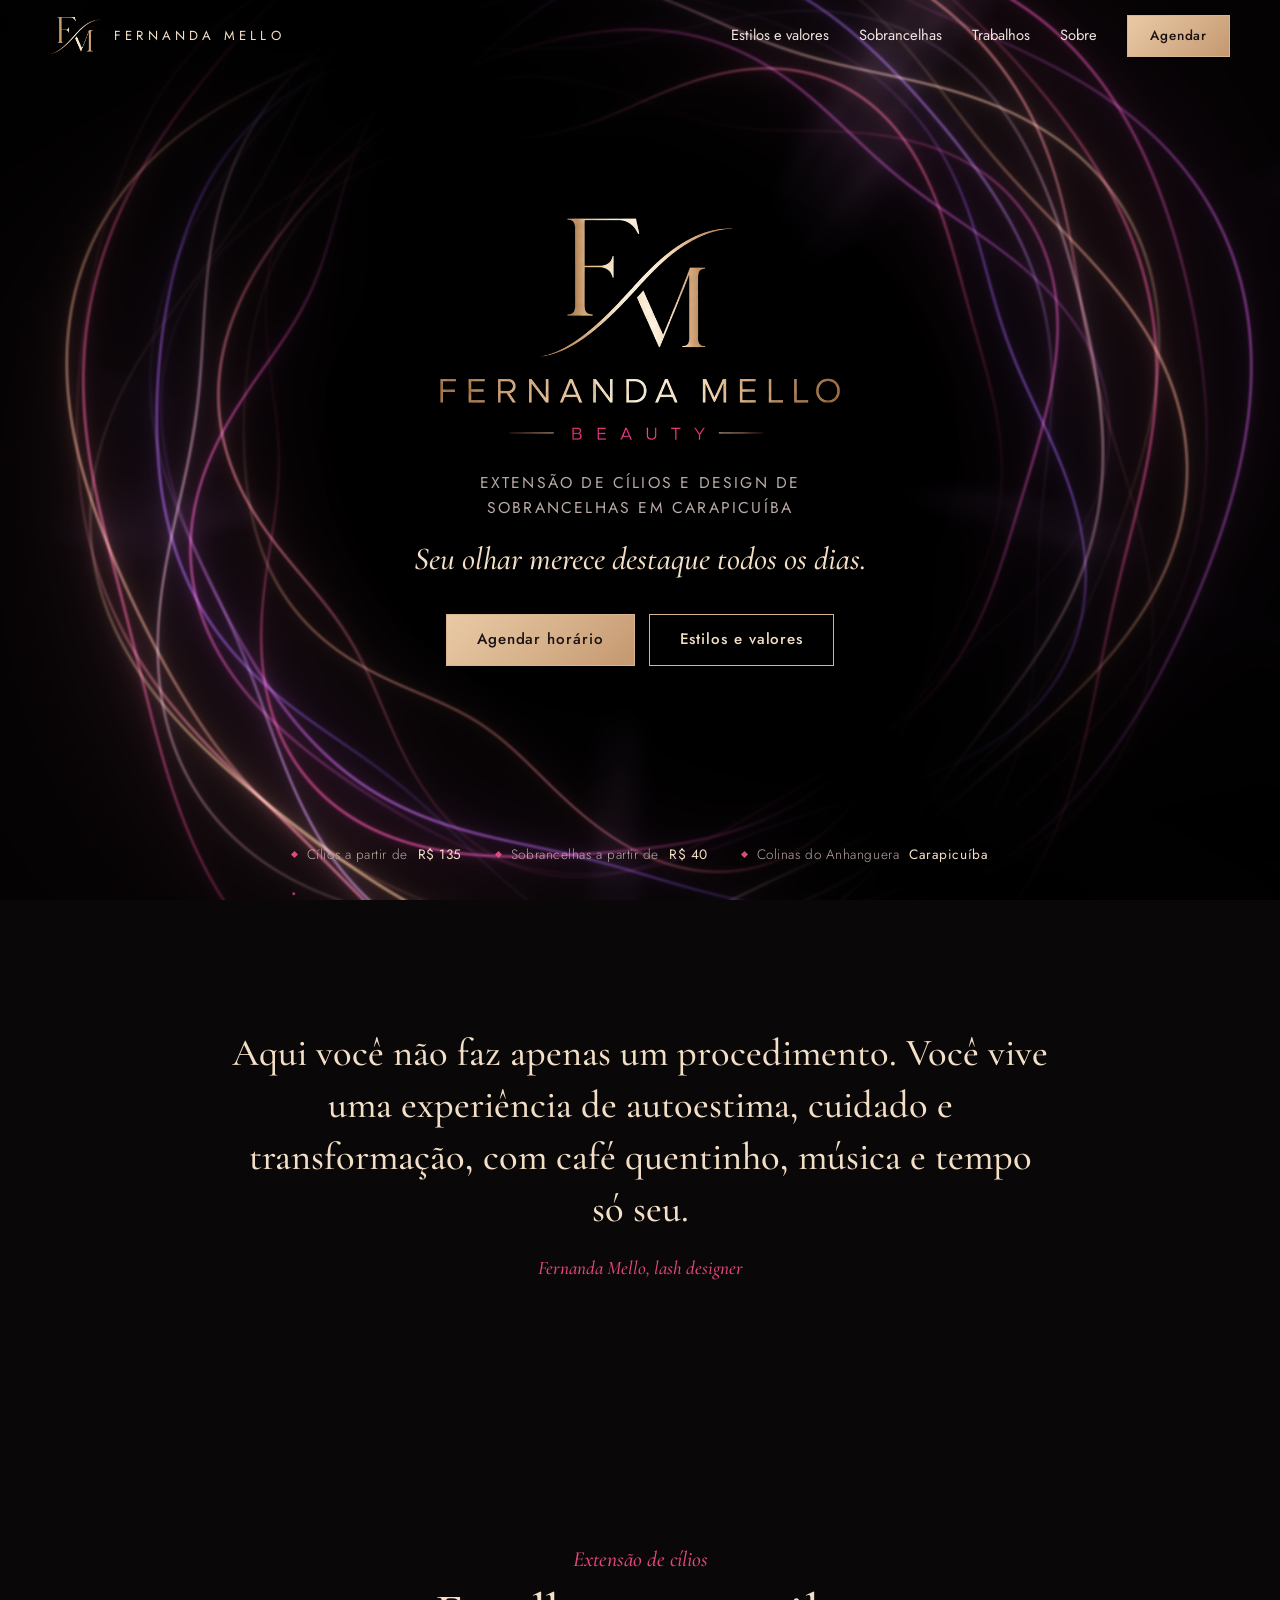
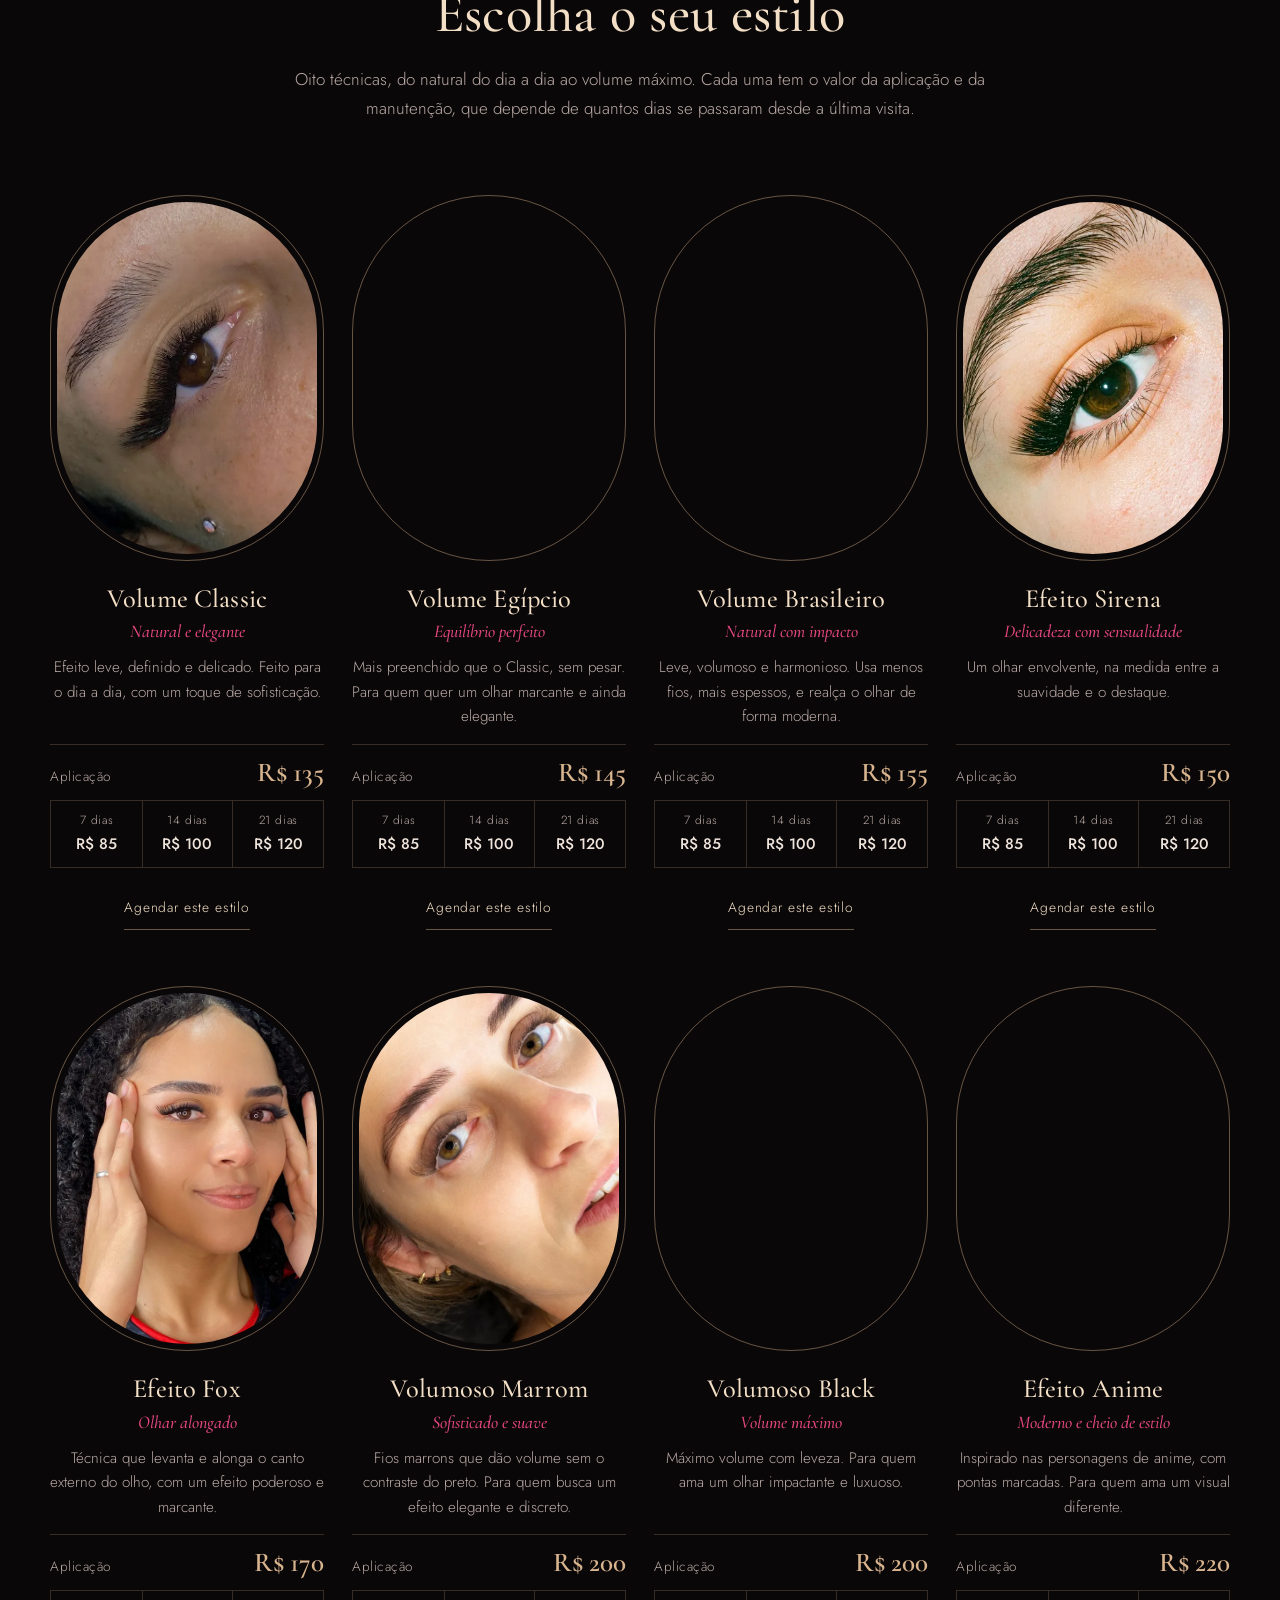
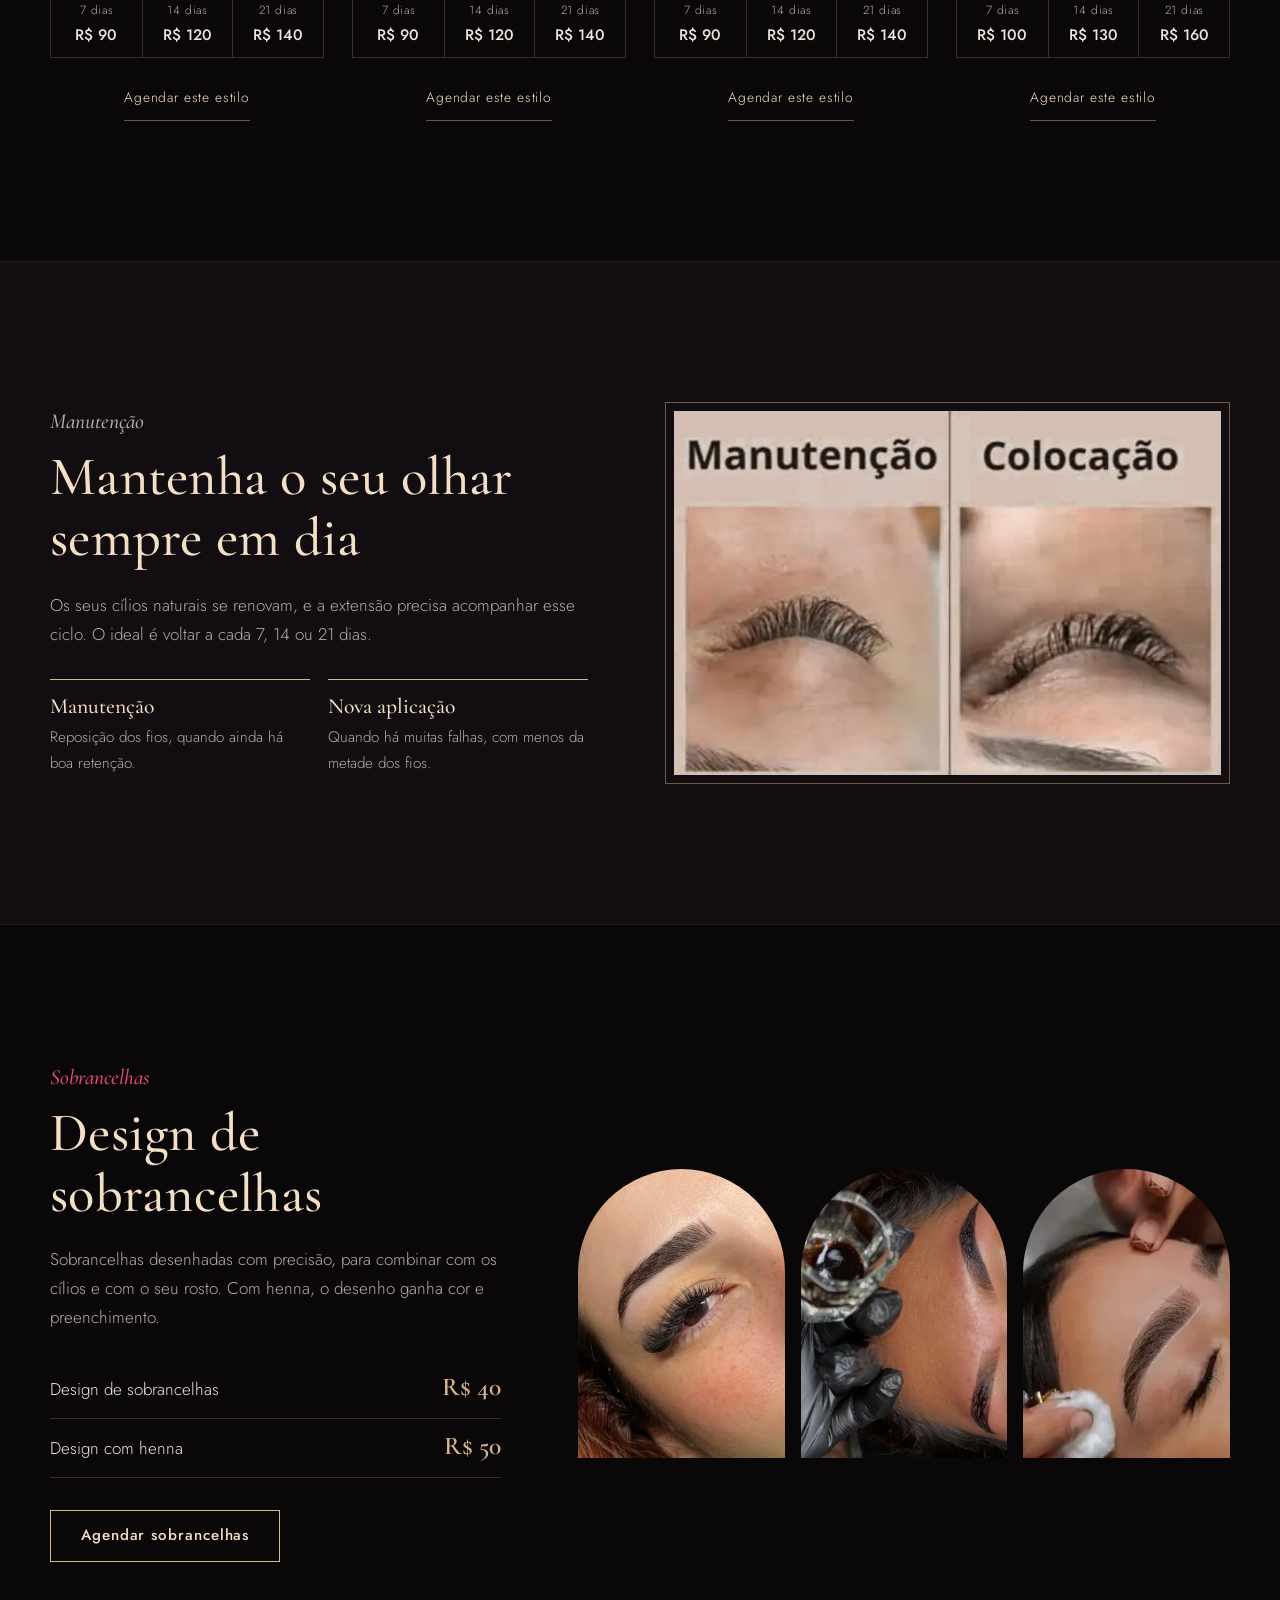
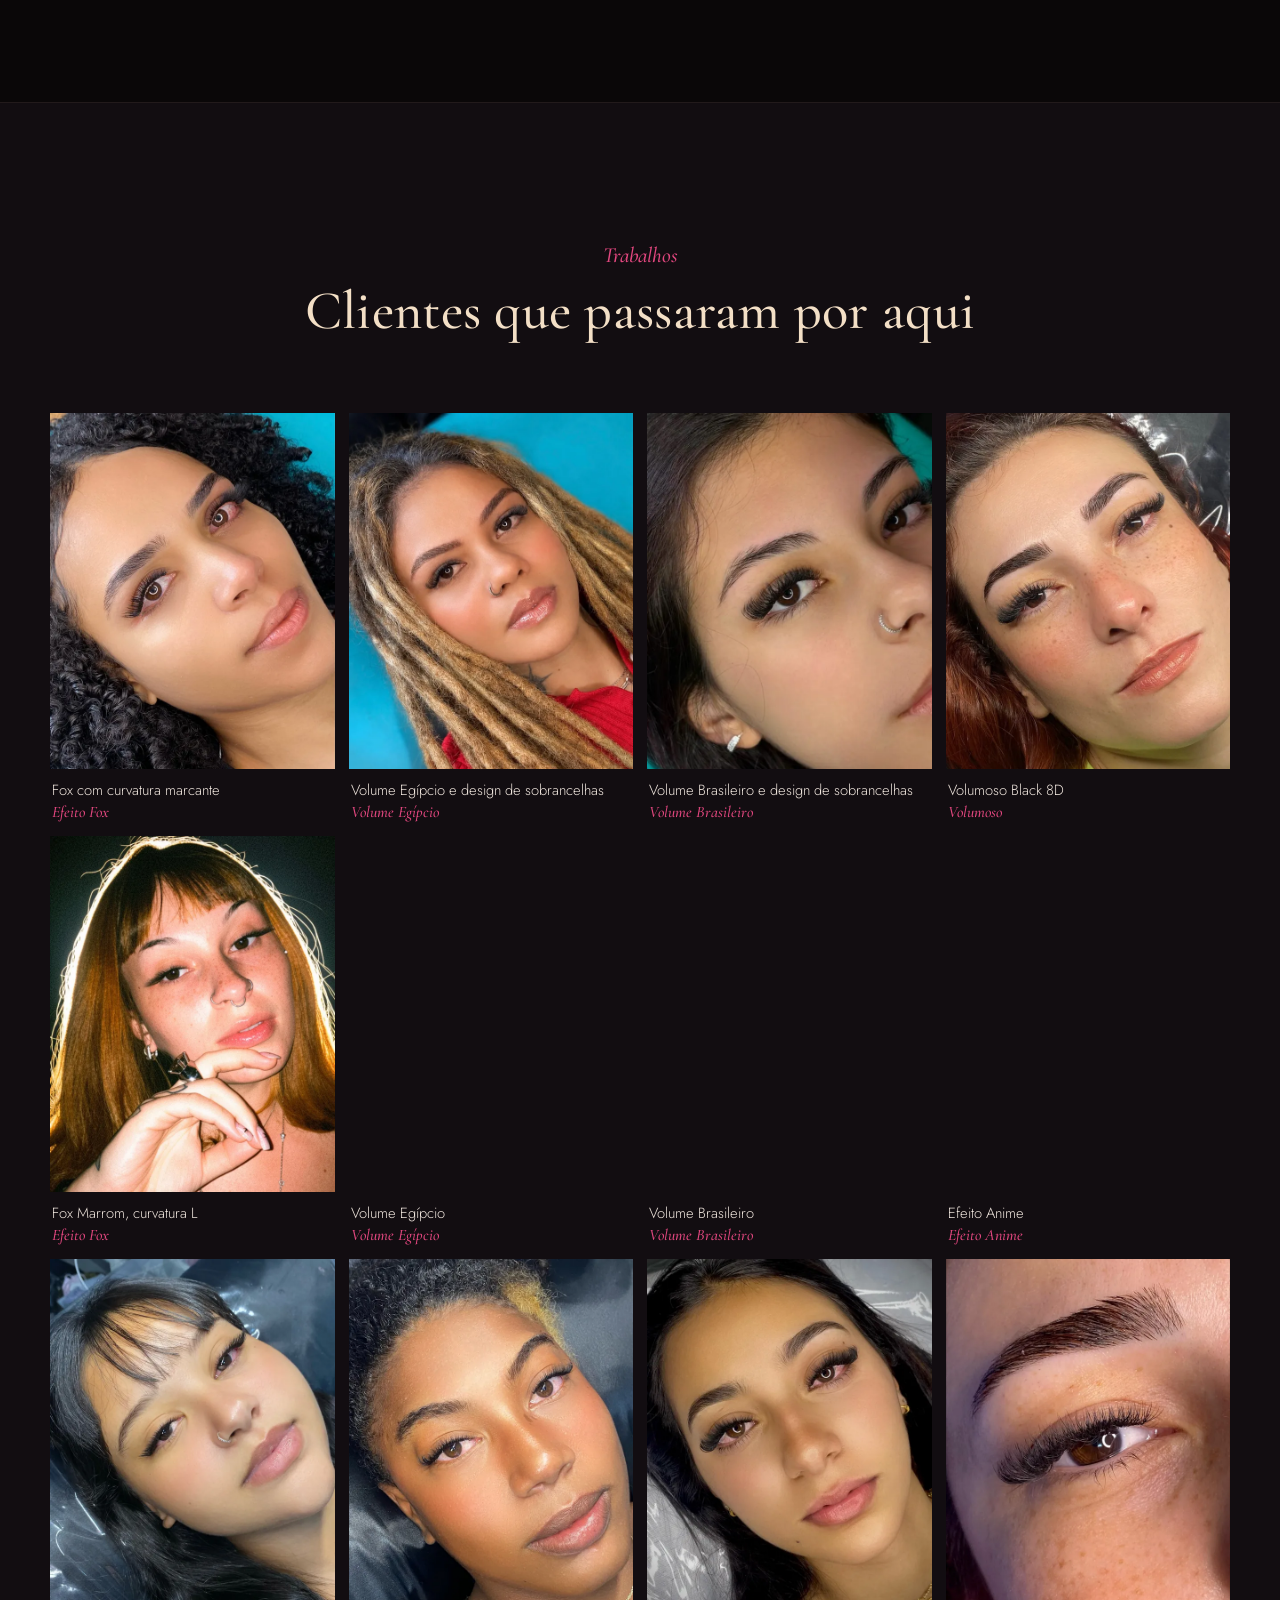
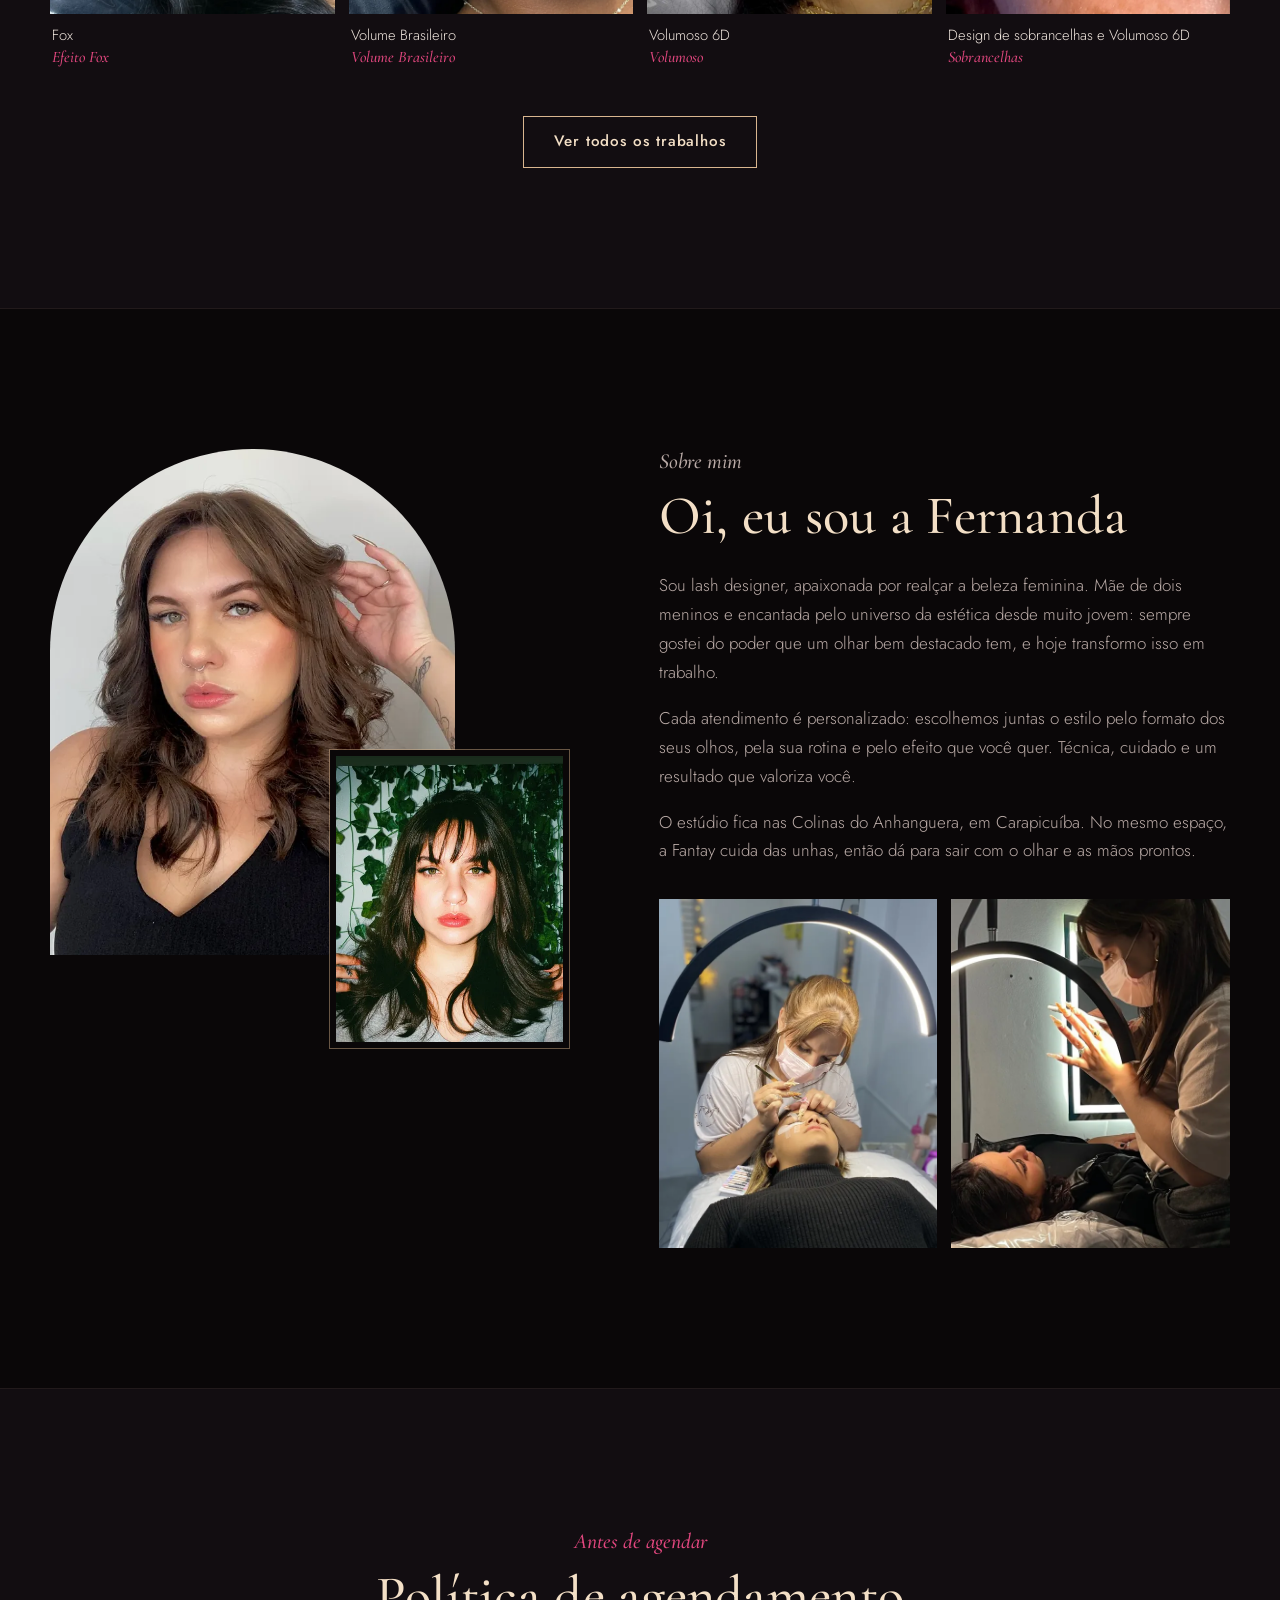
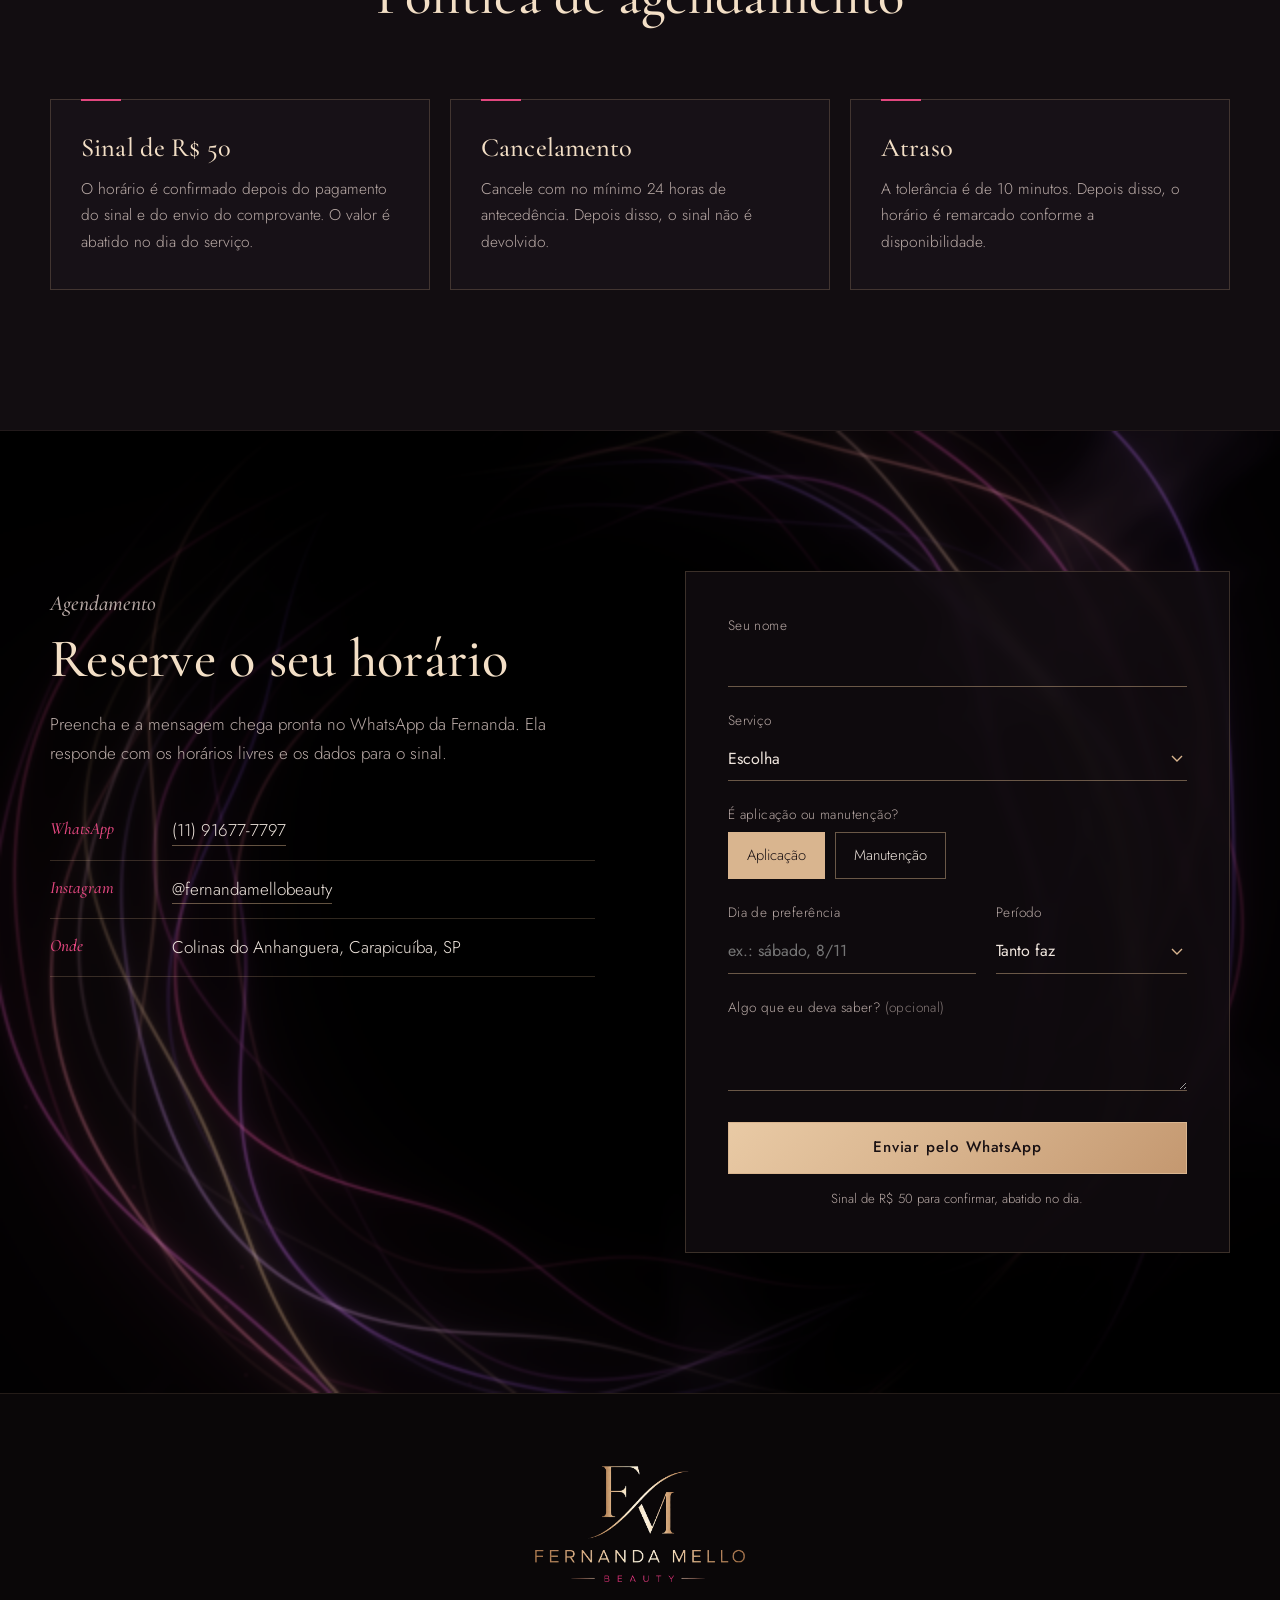
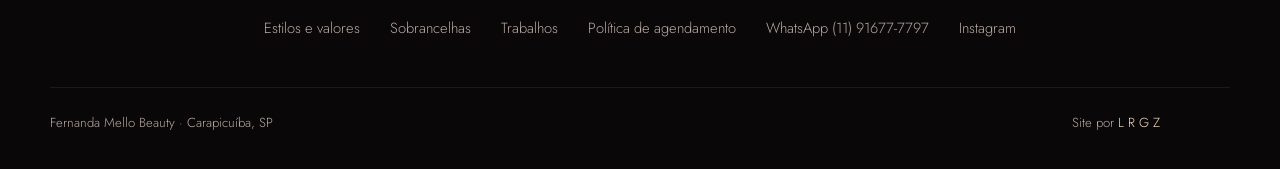
==== commit 568d7d34: "Hero do celular compacto: logo menor, botões lado a lado e faixa com preços (cílios R$ 135, sobrance" ====
--- a/index.html
+++ b/index.html
@@ -27,7 +27,7 @@
 <link rel="preconnect" href="https://fonts.gstatic.com" crossorigin>
 <link href="https://fonts.googleapis.com/css2?family=Cormorant+Garamond:ital,wght@0,500;0,600;1,500&family=Jost:wght@300;400;500&display=swap" rel="stylesheet">
 <link rel="preload" as="image" href="assets/img/logo.png">
-<link rel="stylesheet" href="assets/style.css?v=20261028">
+<link rel="stylesheet" href="assets/style.css?v=20261029">
 <script>document.documentElement.classList.add("js")</script>
 <script type="application/ld+json">
 {"@context":"https://schema.org","@type":"BeautySalon","name":"Fernanda Mello Beauty","description":"Extensão de cílios e design de sobrancelhas.","telephone":"+55 11 91677-7797","address":{"@type":"PostalAddress","addressLocality":"Carapicuíba","addressRegion":"SP","addressCountry":"BR"},"areaServed":"Colinas do Anhanguera","sameAs":["https://www.instagram.com/fernandamellobeauty/"]}
@@ -61,13 +61,13 @@
     <p class="hero__lead entra" style="--d:2">Seu olhar merece destaque todos os dias.</p>
     <div class="hero__acoes entra" style="--d:3">
       <a class="btn" href="#agendar">Agendar horário</a>
-      <a class="btn btn--linha" href="#estilos">Ver estilos e valores</a>
+      <a class="btn btn--linha" href="#estilos">Estilos e valores</a>
     </div>
   </div>
   <ul class="hero__selos entra" style="--d:4">
-    <li>Colinas do Anhanguera, Carapicuíba</li>
-    <li>Atendimento com hora marcada</li>
-    <li>Agenda aberta</li>
+    <li><span>Cílios a partir de</span> <b>R$&nbsp;135</b></li>
+    <li><span>Sobrancelhas a partir de</span> <b>R$&nbsp;40</b></li>
+    <li><span>Colinas do Anhanguera</span> <b>Carapicuíba</b></li>
   </ul>
 </section>
 
--- a/assets/style.css
+++ b/assets/style.css
@@ -120,6 +120,7 @@
 }
 .hero__selos li { display: flex; align-items: center; gap: 10px; }
 .hero__selos li::before { content: ""; width: 5px; height: 5px; background: var(--rosa); transform: rotate(45deg); }
+.hero__selos b { font-weight: 400; color: var(--champanhe); }
 
 /* entrada do hero */
 .js .entra { opacity: 0; transform: translateY(18px); }
@@ -328,6 +329,23 @@
   .agendar__fios { display: none; }
 }
 @media (max-width: 700px) {
+  /* hero do celular: cabe na 1a tela sem esticar, e ja diz preco e onde fica */
+  .hero { min-height: 0; justify-content: flex-start; padding: calc(var(--topo) + 26px) 18px 22px; }
+  .hero__logo { width: min(230px, 58vw); margin-bottom: 16px; }
+  .hero__titulo { font-size: .78rem; letter-spacing: .12em; }
+  .hero__lead { font-size: 1.32rem; margin: 10px 0 20px; }
+  .hero__acoes { display: grid; grid-template-columns: 1fr 1fr; gap: 10px; width: 100%; }
+  .hero__acoes .btn { width: 100%; min-height: 48px; padding: 0 10px; font-size: .86rem; }
+  .hero__selos {
+    position: static; margin-top: 22px; padding: 0; width: 100%; display: grid; grid-template-columns: repeat(3, 1fr); gap: 0;
+    border-block: 1px solid var(--linha-forte); background: rgba(0, 0, 0, .55); font-size: .7rem; letter-spacing: .02em;
+  }
+  .hero__selos li { flex-direction: column; justify-content: center; gap: 2px; padding: 11px 4px; line-height: 1.3; }
+  .hero__selos li + li { border-left: 1px solid var(--linha-forte); }
+  .hero__selos li::before { display: none; }
+  .hero__selos b { font: 500 1.12rem/1.15 var(--serif); }
+  .manifesto { padding-block: 56px; }
+  .manifesto__texto { font-size: 1.32rem; margin-bottom: 14px; }
   .estilos { grid-template-columns: 1fr; gap: 64px; }
   .estilo { grid-template-columns: 40% 1fr; gap: 20px; }
 }
@@ -339,9 +357,6 @@
   .estilo__foto { width: 64%; align-self: center; margin-bottom: 22px; }
   .estilo__corpo { text-align: center; }
   .estilo__pedir { align-self: center; }
-  .hero__acoes { flex-direction: column; width: 100%; }
-  .hero__acoes .btn { width: 100%; }
-  .hero__selos { flex-direction: column; align-items: center; gap: 6px; bottom: 26px; }
   .duas, .campo-duplo { grid-template-columns: 1fr; gap: 16px; }
   .sobrancelhas__fotos { gap: 10px; }
   .sobrancelhas__fotos figure:nth-child(2) { transform: translateY(-20px); }
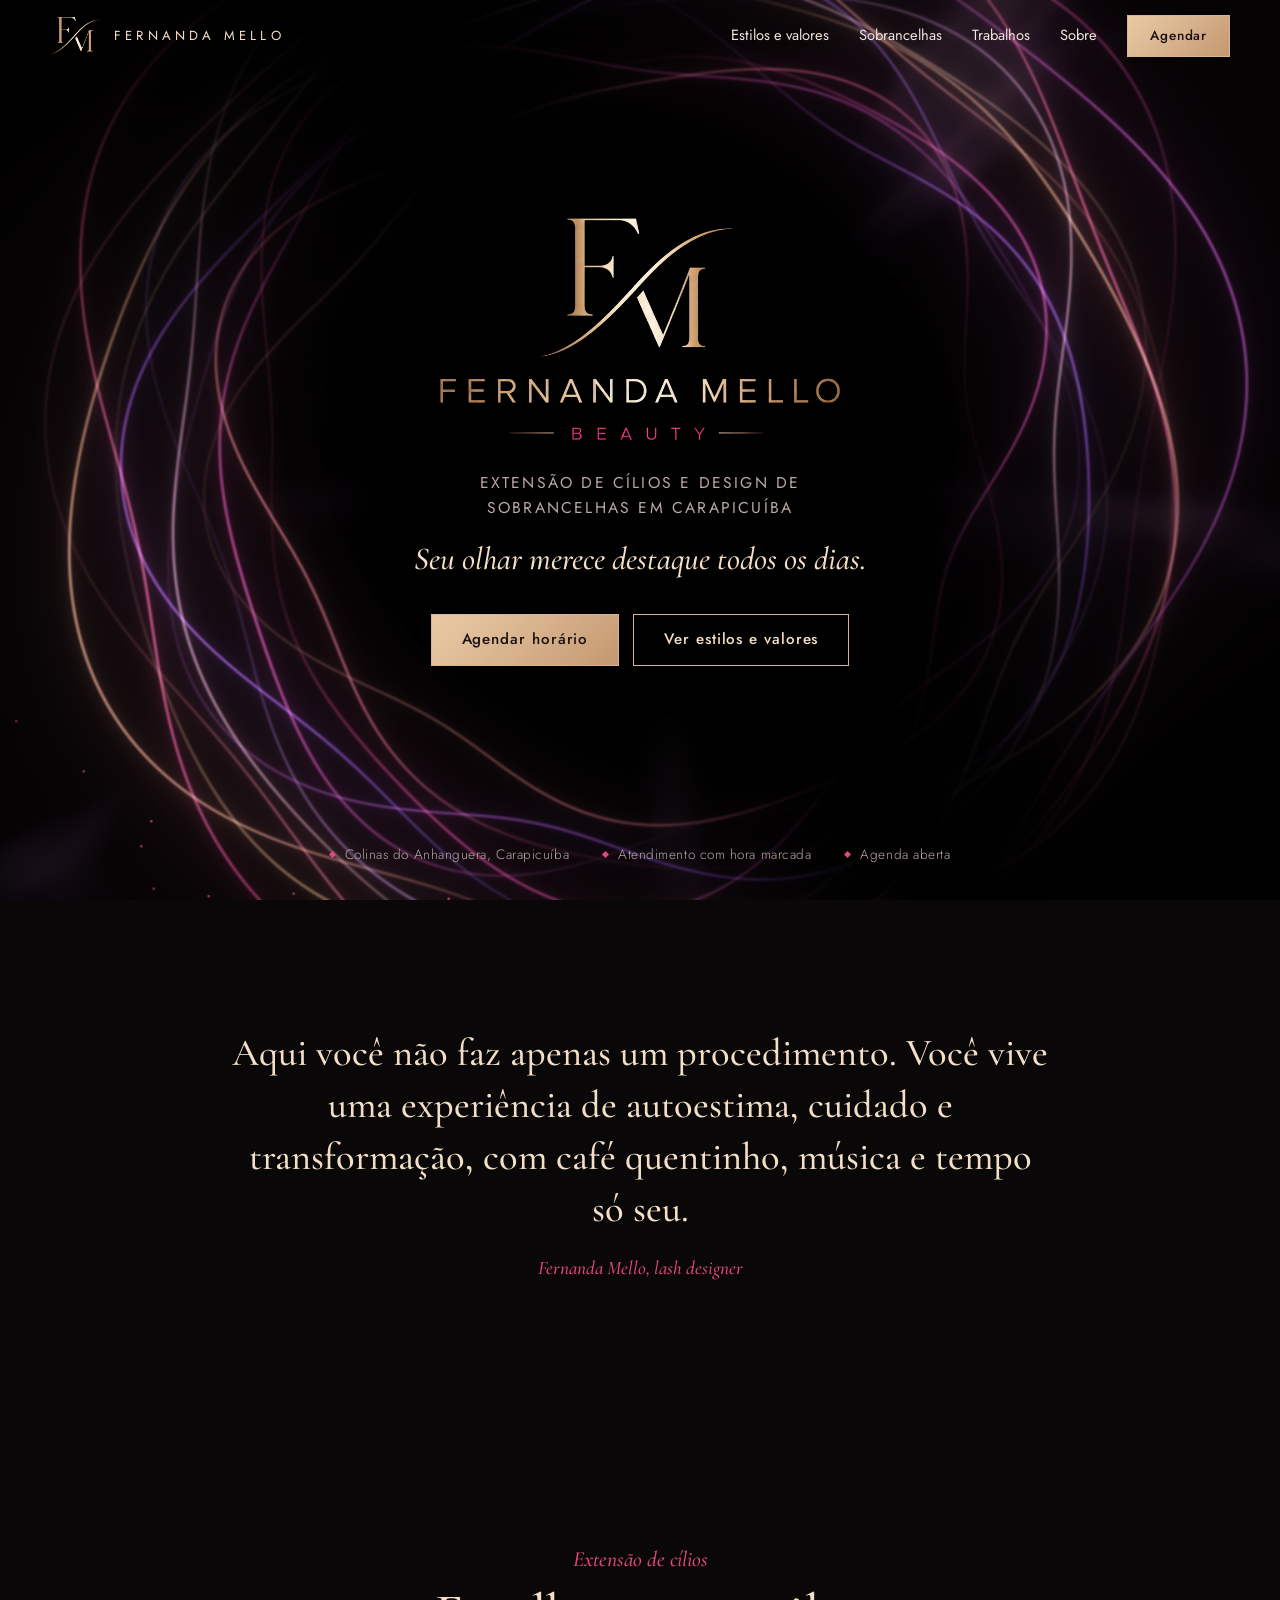
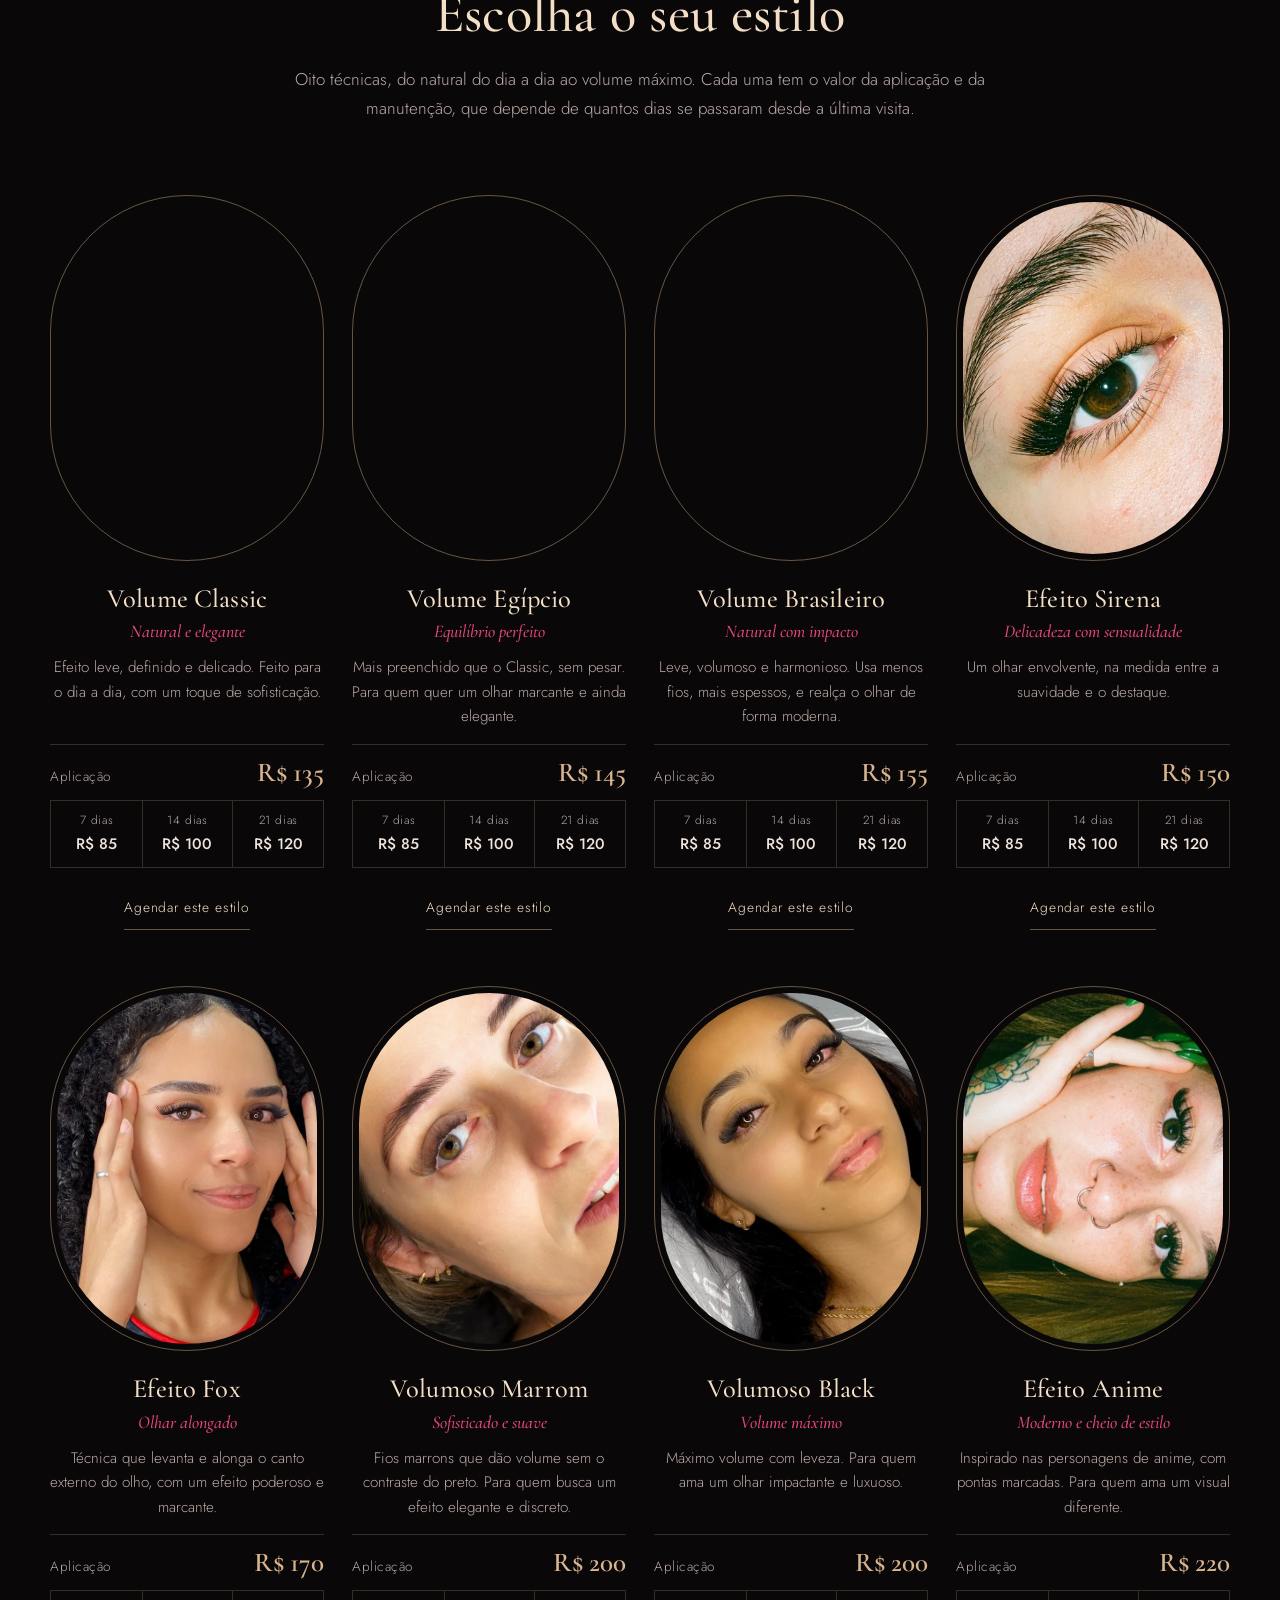
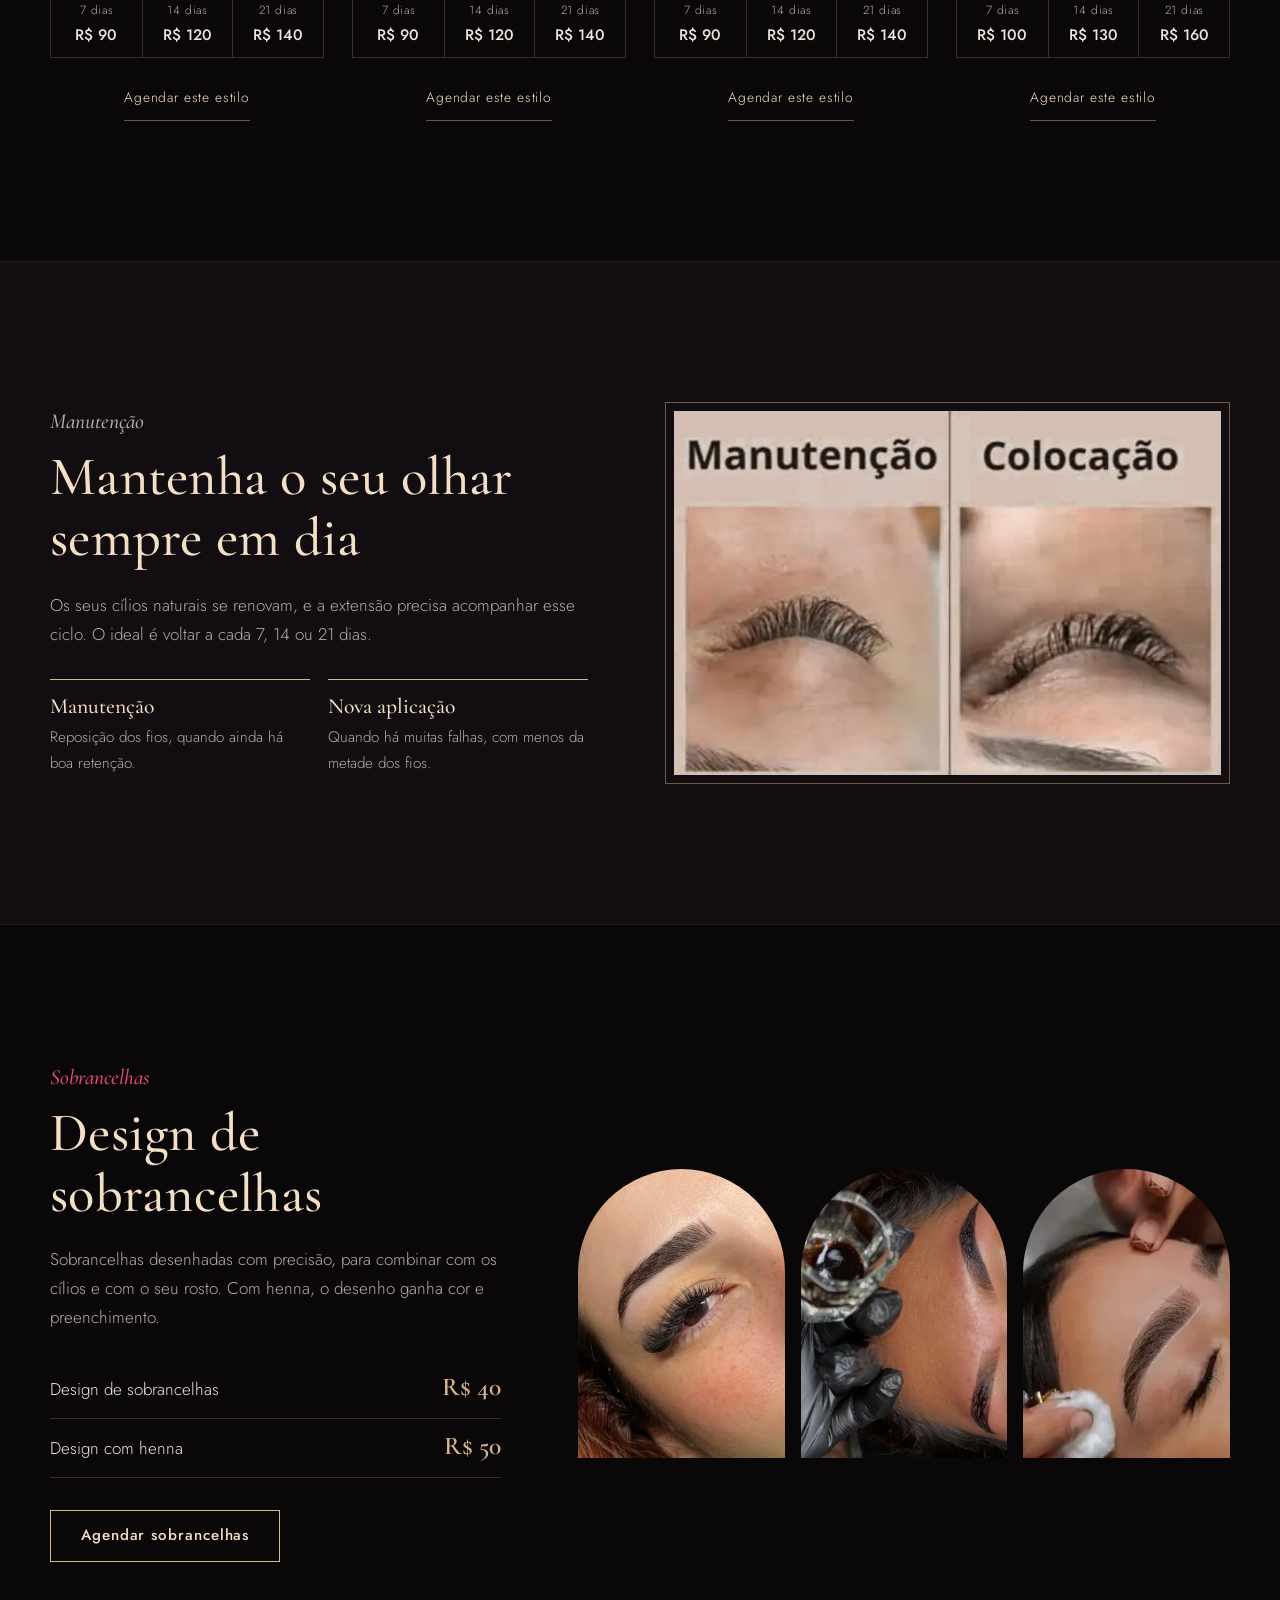
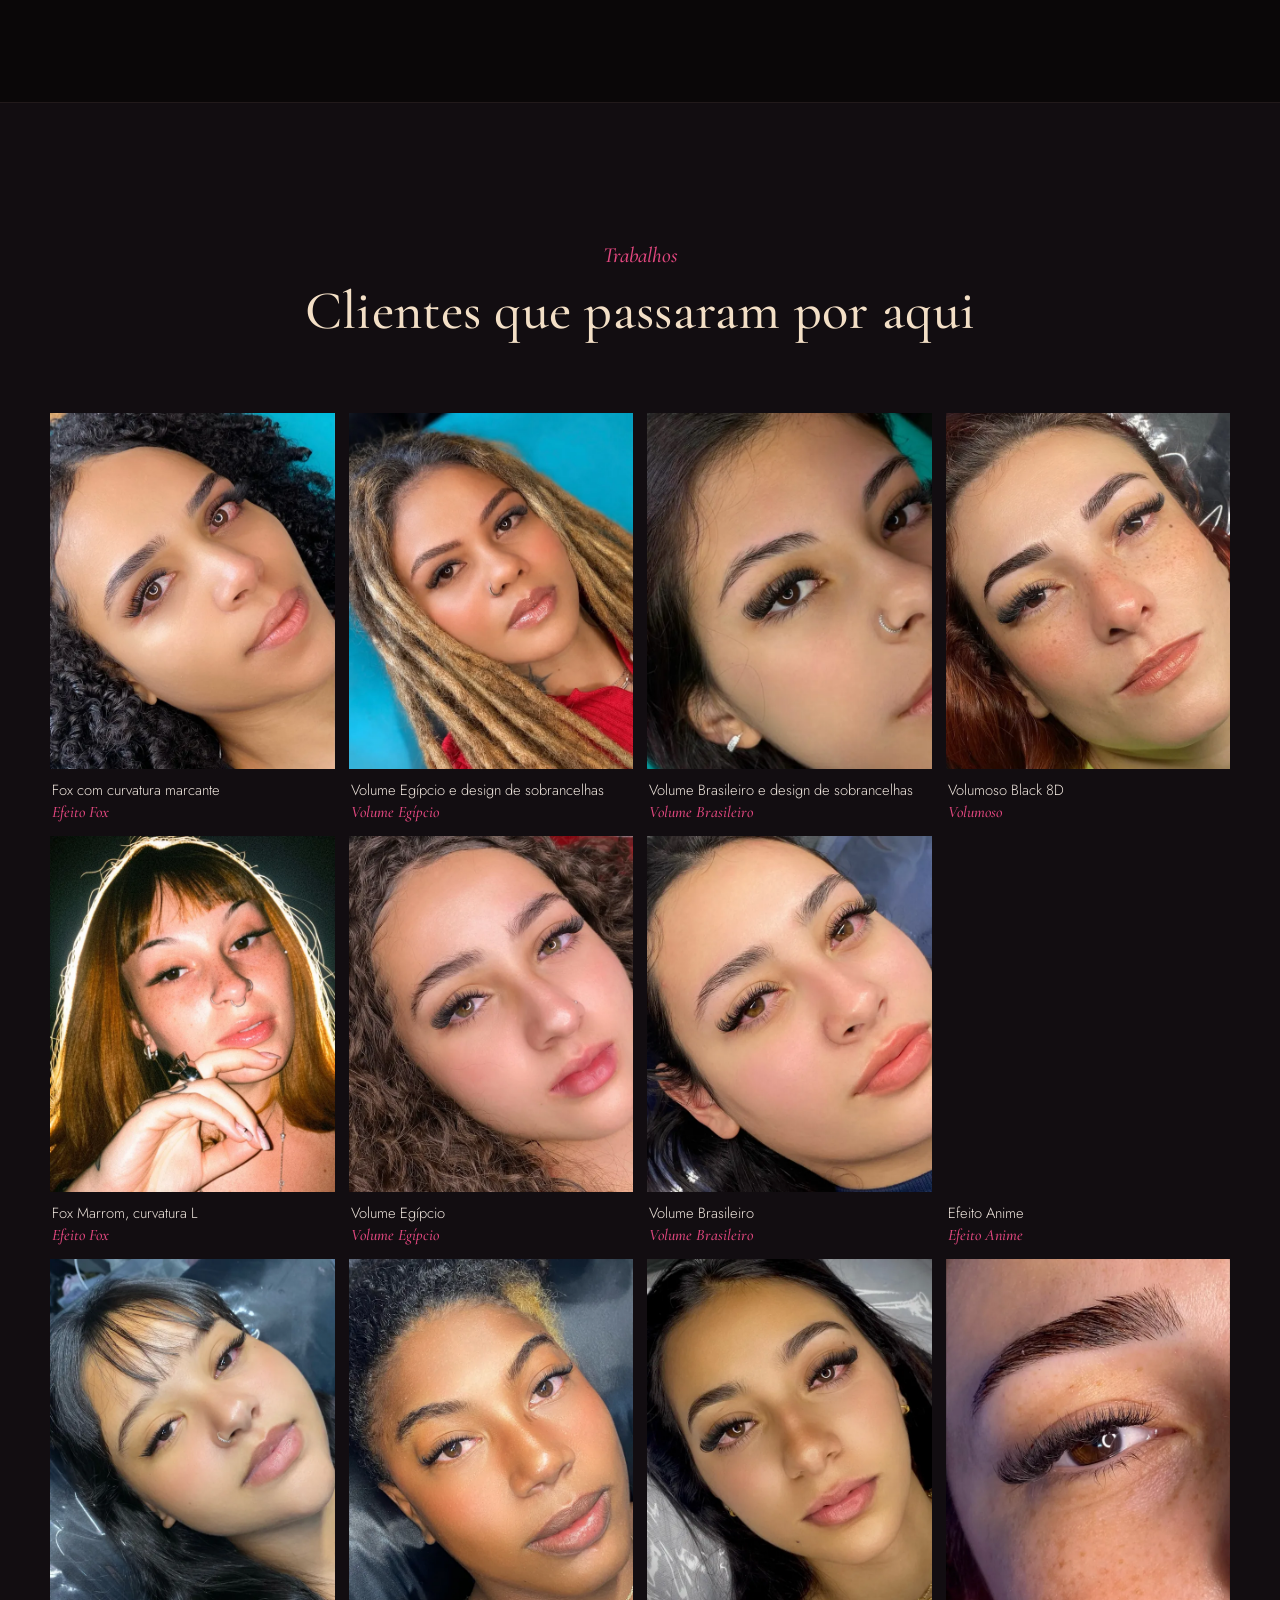
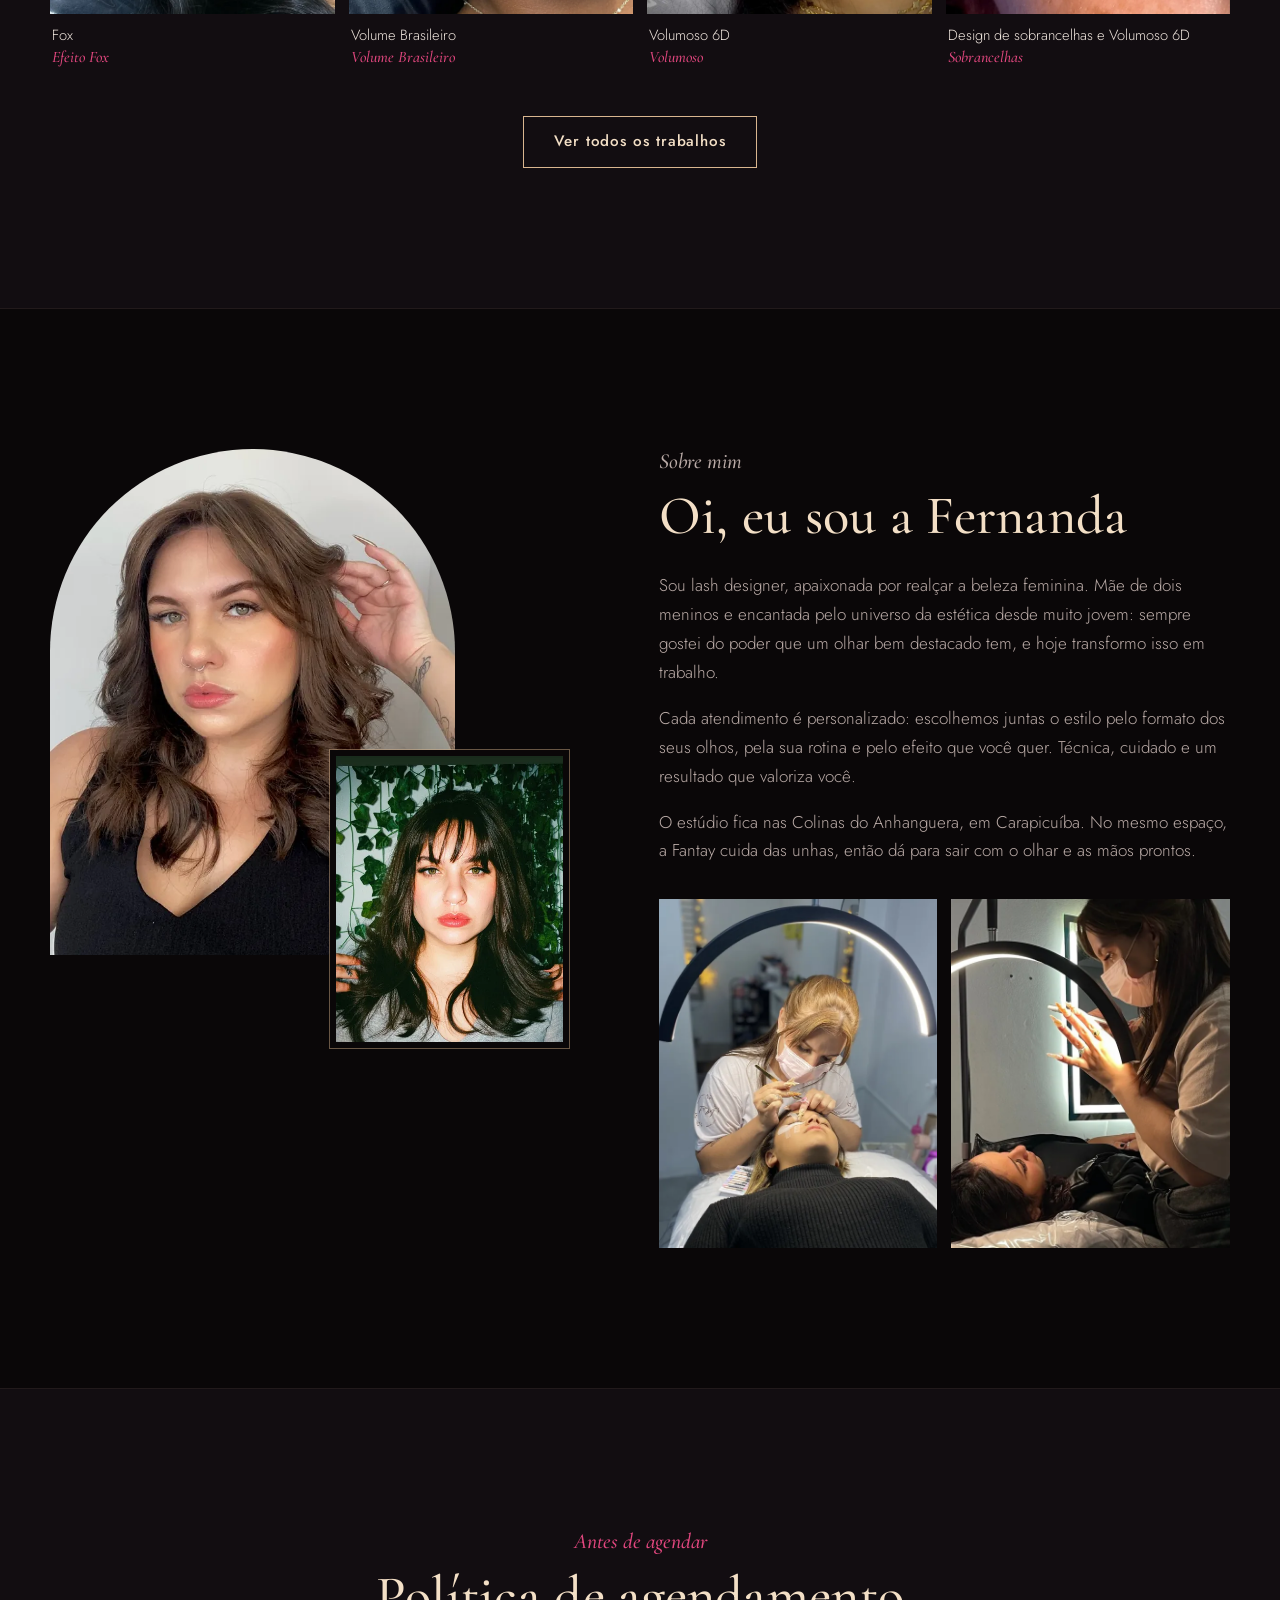
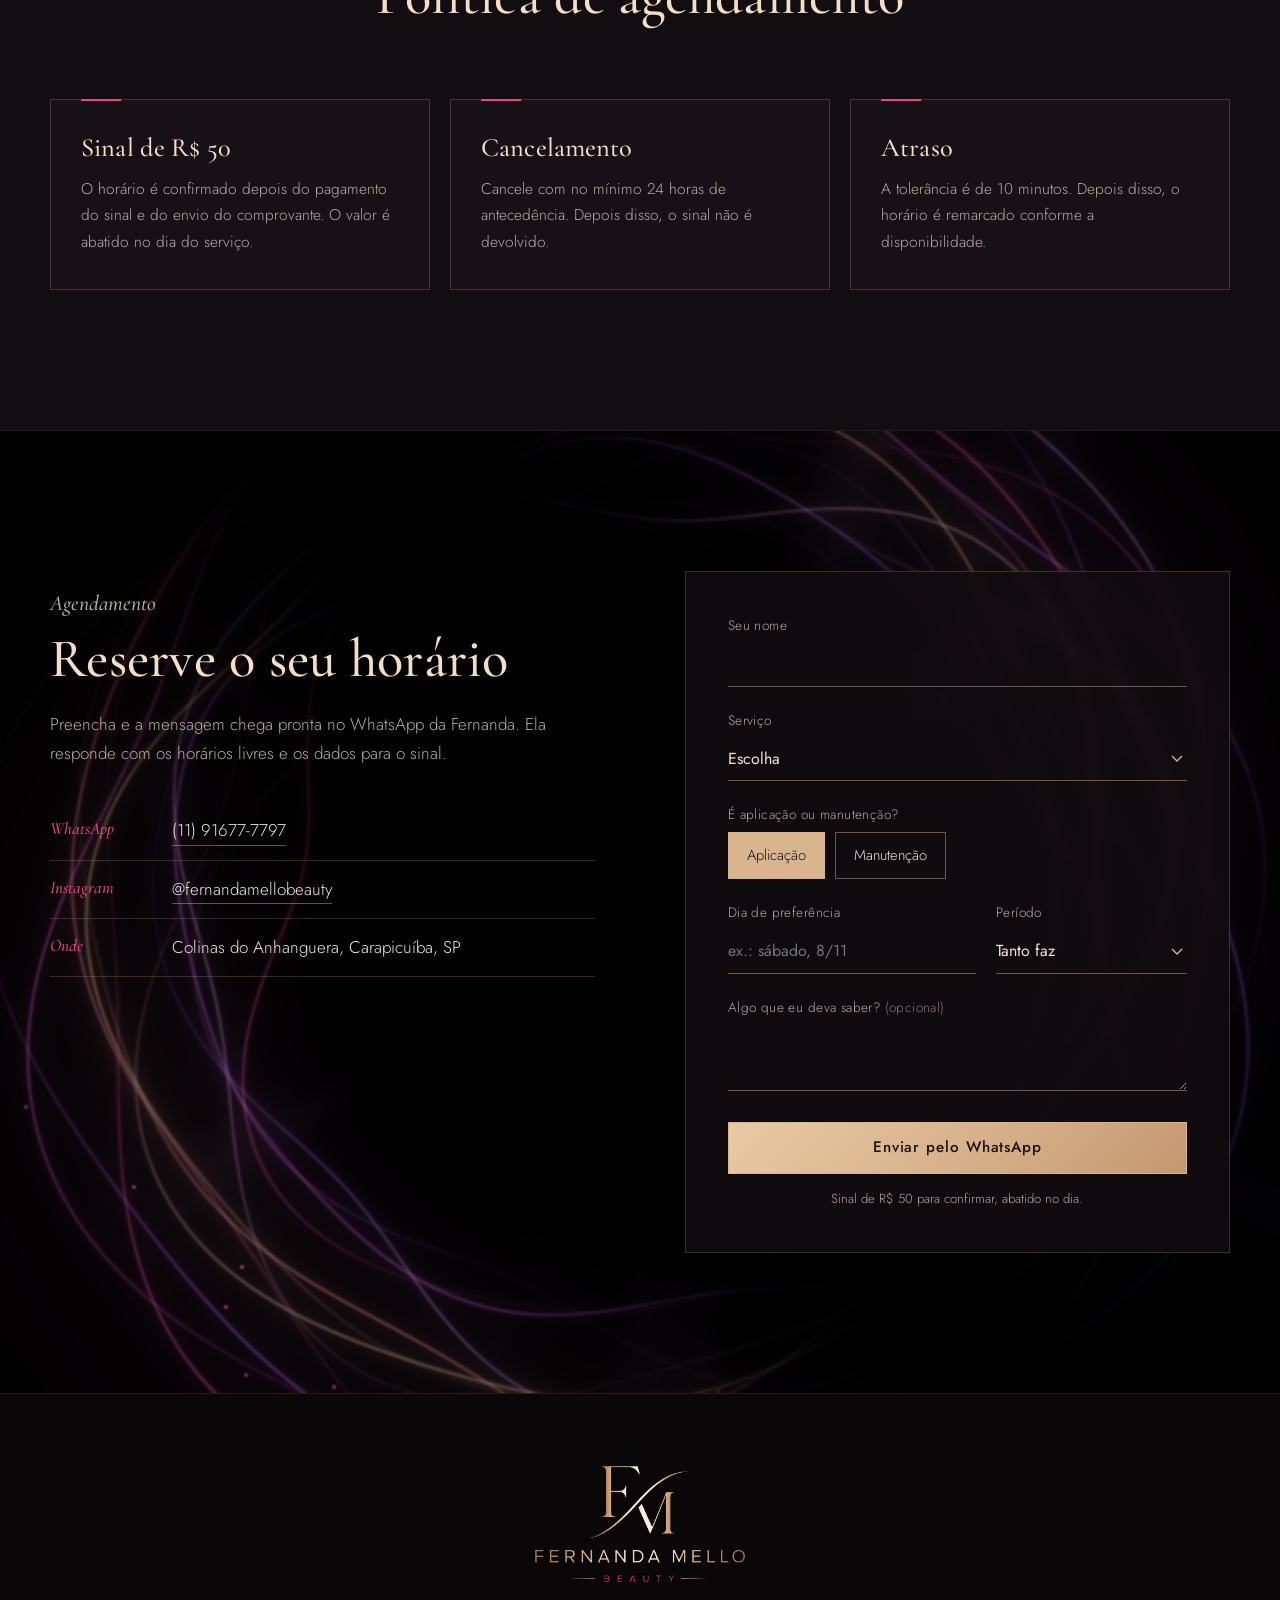
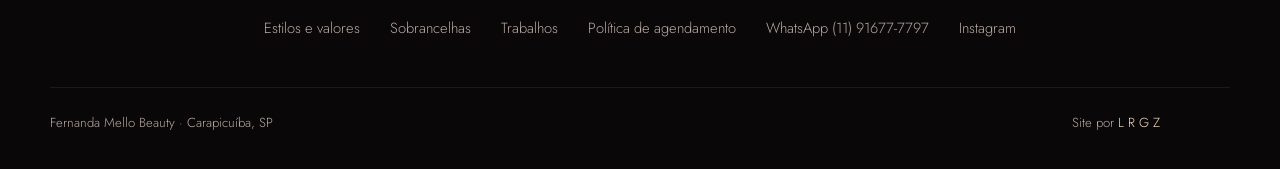
==== commit 2d6de5cf: "Revert "Hero do celular compacto: logo menor, botões lado a lado e faixa com preços (cílios R$ 135, " ====
--- a/index.html
+++ b/index.html
@@ -27,7 +27,7 @@
 <link rel="preconnect" href="https://fonts.gstatic.com" crossorigin>
 <link href="https://fonts.googleapis.com/css2?family=Cormorant+Garamond:ital,wght@0,500;0,600;1,500&family=Jost:wght@300;400;500&display=swap" rel="stylesheet">
 <link rel="preload" as="image" href="assets/img/logo.png">
-<link rel="stylesheet" href="assets/style.css?v=20261029">
+<link rel="stylesheet" href="assets/style.css?v=20261028">
 <script>document.documentElement.classList.add("js")</script>
 <script type="application/ld+json">
 {"@context":"https://schema.org","@type":"BeautySalon","name":"Fernanda Mello Beauty","description":"Extensão de cílios e design de sobrancelhas.","telephone":"+55 11 91677-7797","address":{"@type":"PostalAddress","addressLocality":"Carapicuíba","addressRegion":"SP","addressCountry":"BR"},"areaServed":"Colinas do Anhanguera","sameAs":["https://www.instagram.com/fernandamellobeauty/"]}
@@ -61,13 +61,13 @@
     <p class="hero__lead entra" style="--d:2">Seu olhar merece destaque todos os dias.</p>
     <div class="hero__acoes entra" style="--d:3">
       <a class="btn" href="#agendar">Agendar horário</a>
-      <a class="btn btn--linha" href="#estilos">Estilos e valores</a>
+      <a class="btn btn--linha" href="#estilos">Ver estilos e valores</a>
     </div>
   </div>
   <ul class="hero__selos entra" style="--d:4">
-    <li><span>Cílios a partir de</span> <b>R$&nbsp;135</b></li>
-    <li><span>Sobrancelhas a partir de</span> <b>R$&nbsp;40</b></li>
-    <li><span>Colinas do Anhanguera</span> <b>Carapicuíba</b></li>
+    <li>Colinas do Anhanguera, Carapicuíba</li>
+    <li>Atendimento com hora marcada</li>
+    <li>Agenda aberta</li>
   </ul>
 </section>
 
--- a/assets/style.css
+++ b/assets/style.css
@@ -120,7 +120,6 @@
 }
 .hero__selos li { display: flex; align-items: center; gap: 10px; }
 .hero__selos li::before { content: ""; width: 5px; height: 5px; background: var(--rosa); transform: rotate(45deg); }
-.hero__selos b { font-weight: 400; color: var(--champanhe); }
 
 /* entrada do hero */
 .js .entra { opacity: 0; transform: translateY(18px); }
@@ -329,23 +328,6 @@
   .agendar__fios { display: none; }
 }
 @media (max-width: 700px) {
-  /* hero do celular: cabe na 1a tela sem esticar, e ja diz preco e onde fica */
-  .hero { min-height: 0; justify-content: flex-start; padding: calc(var(--topo) + 26px) 18px 22px; }
-  .hero__logo { width: min(230px, 58vw); margin-bottom: 16px; }
-  .hero__titulo { font-size: .78rem; letter-spacing: .12em; }
-  .hero__lead { font-size: 1.32rem; margin: 10px 0 20px; }
-  .hero__acoes { display: grid; grid-template-columns: 1fr 1fr; gap: 10px; width: 100%; }
-  .hero__acoes .btn { width: 100%; min-height: 48px; padding: 0 10px; font-size: .86rem; }
-  .hero__selos {
-    position: static; margin-top: 22px; padding: 0; width: 100%; display: grid; grid-template-columns: repeat(3, 1fr); gap: 0;
-    border-block: 1px solid var(--linha-forte); background: rgba(0, 0, 0, .55); font-size: .7rem; letter-spacing: .02em;
-  }
-  .hero__selos li { flex-direction: column; justify-content: center; gap: 2px; padding: 11px 4px; line-height: 1.3; }
-  .hero__selos li + li { border-left: 1px solid var(--linha-forte); }
-  .hero__selos li::before { display: none; }
-  .hero__selos b { font: 500 1.12rem/1.15 var(--serif); }
-  .manifesto { padding-block: 56px; }
-  .manifesto__texto { font-size: 1.32rem; margin-bottom: 14px; }
   .estilos { grid-template-columns: 1fr; gap: 64px; }
   .estilo { grid-template-columns: 40% 1fr; gap: 20px; }
 }
@@ -357,6 +339,9 @@
   .estilo__foto { width: 64%; align-self: center; margin-bottom: 22px; }
   .estilo__corpo { text-align: center; }
   .estilo__pedir { align-self: center; }
+  .hero__acoes { flex-direction: column; width: 100%; }
+  .hero__acoes .btn { width: 100%; }
+  .hero__selos { flex-direction: column; align-items: center; gap: 6px; bottom: 26px; }
   .duas, .campo-duplo { grid-template-columns: 1fr; gap: 16px; }
   .sobrancelhas__fotos { gap: 10px; }
   .sobrancelhas__fotos figure:nth-child(2) { transform: translateY(-20px); }
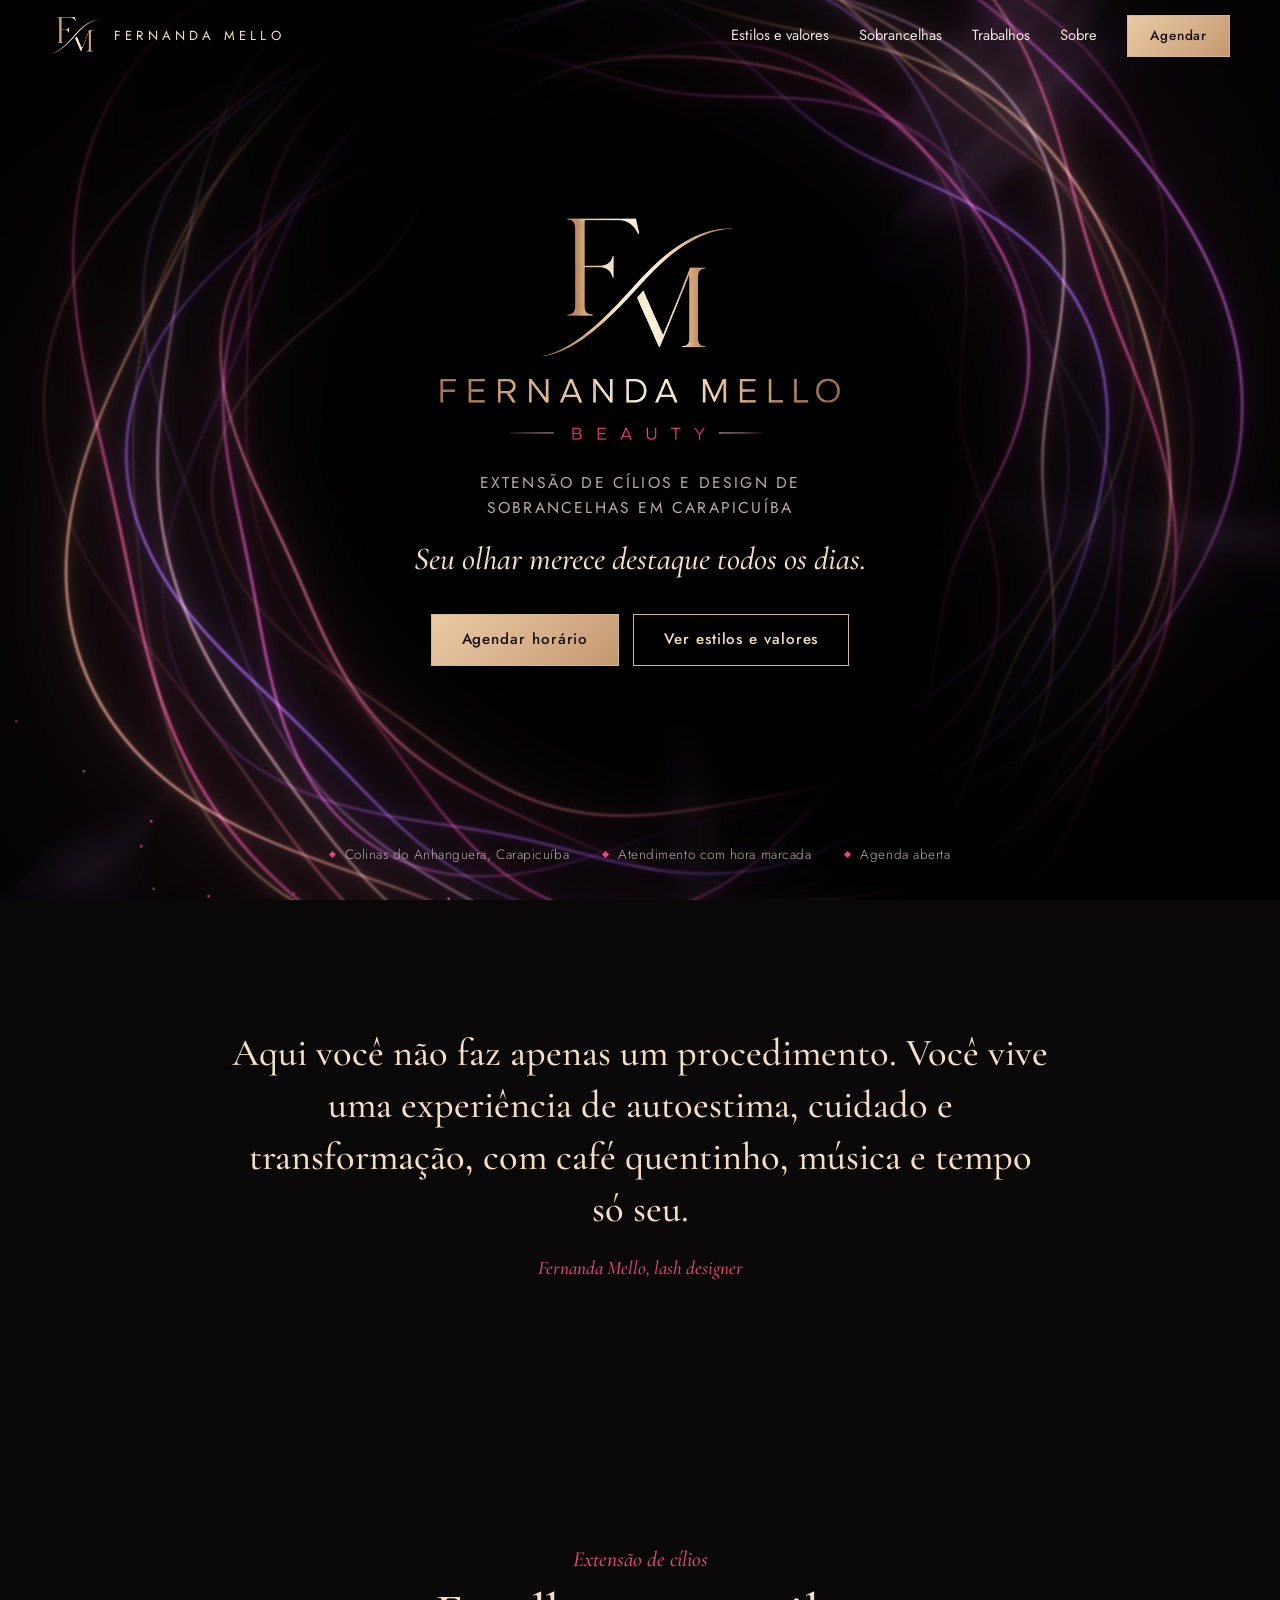
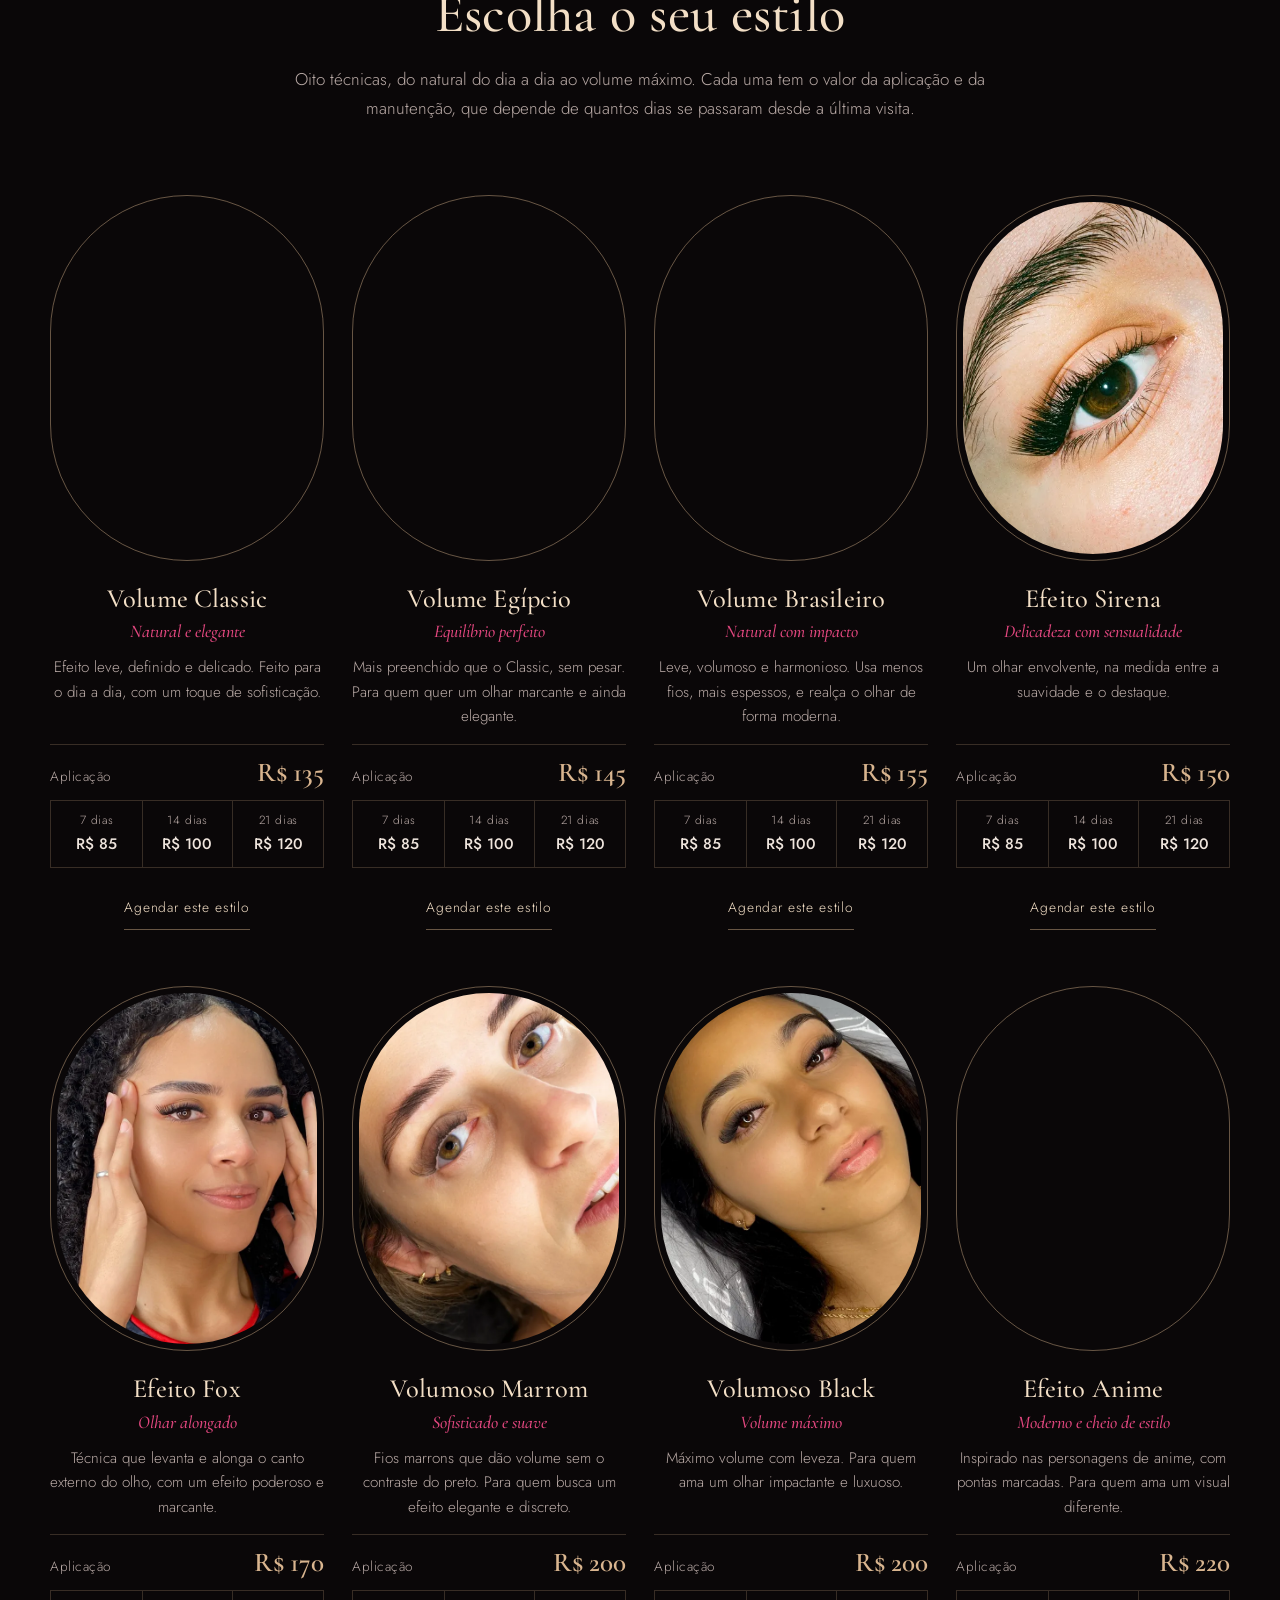
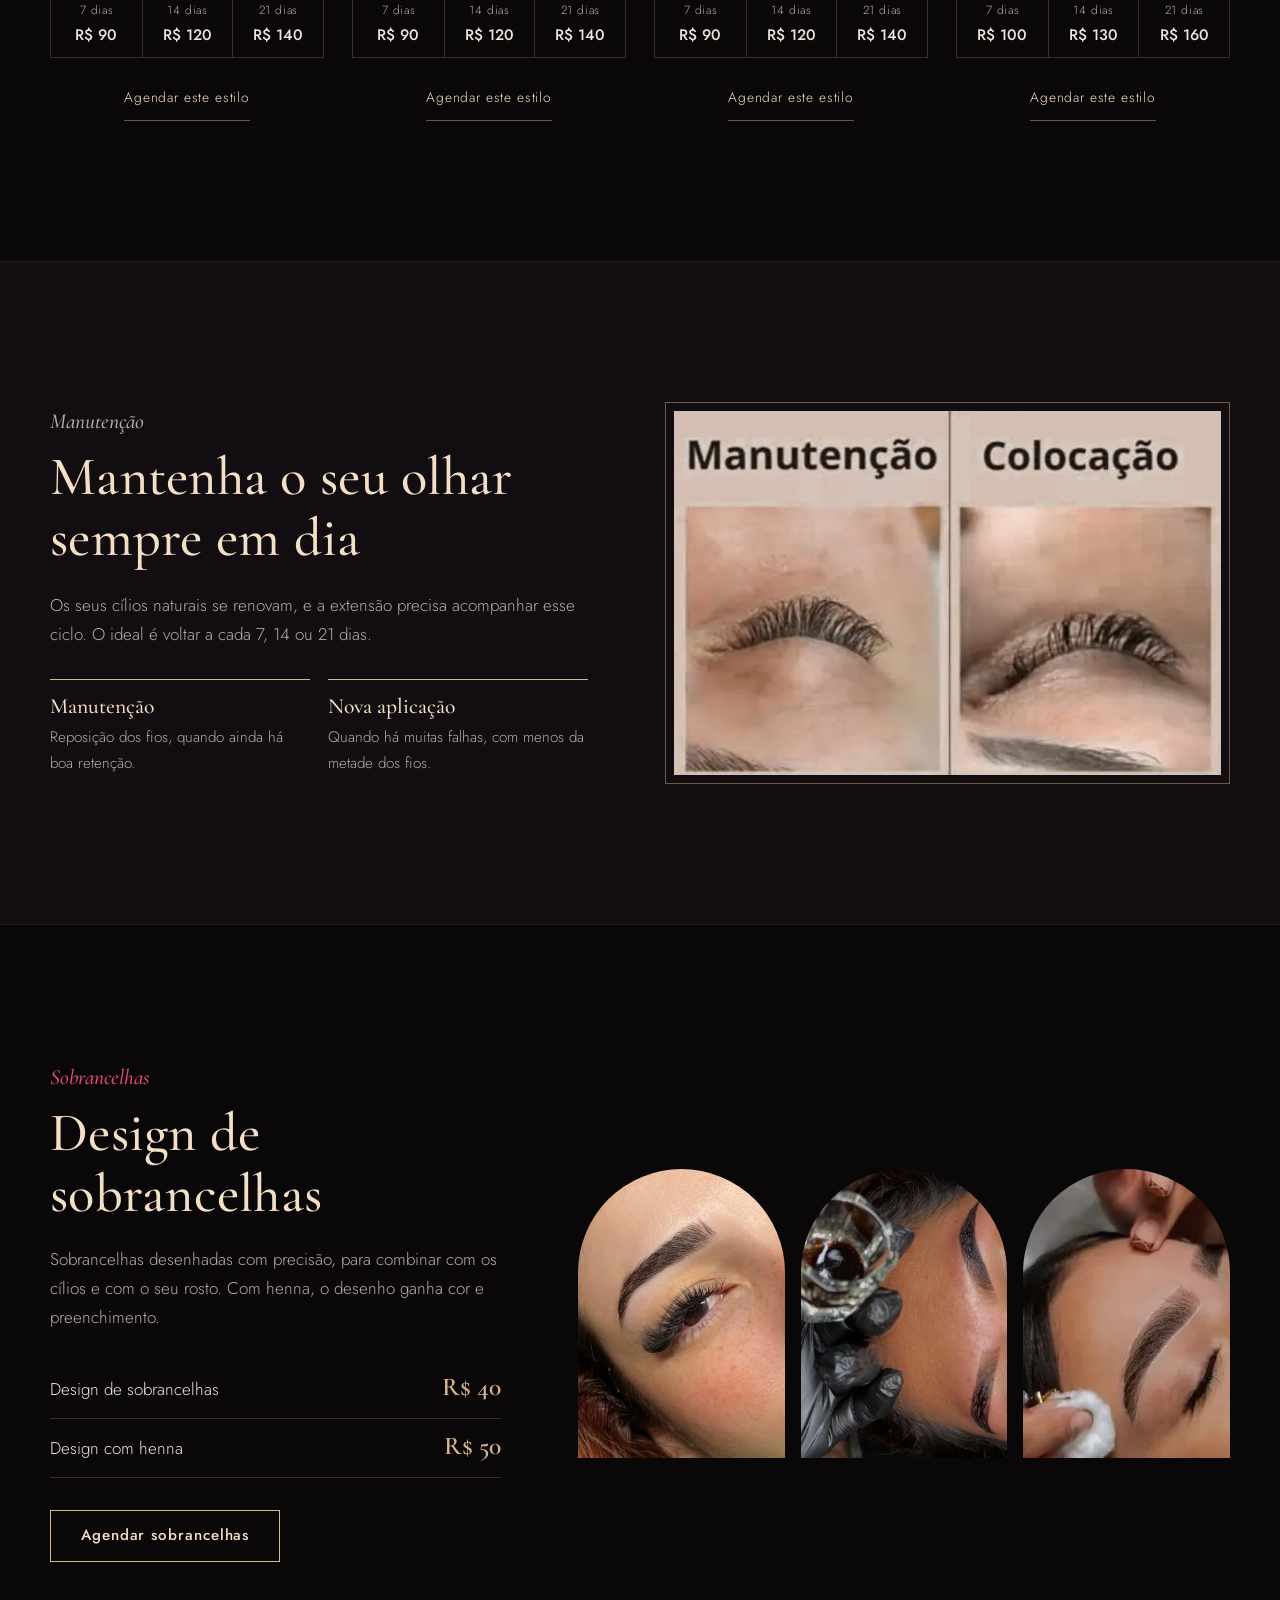
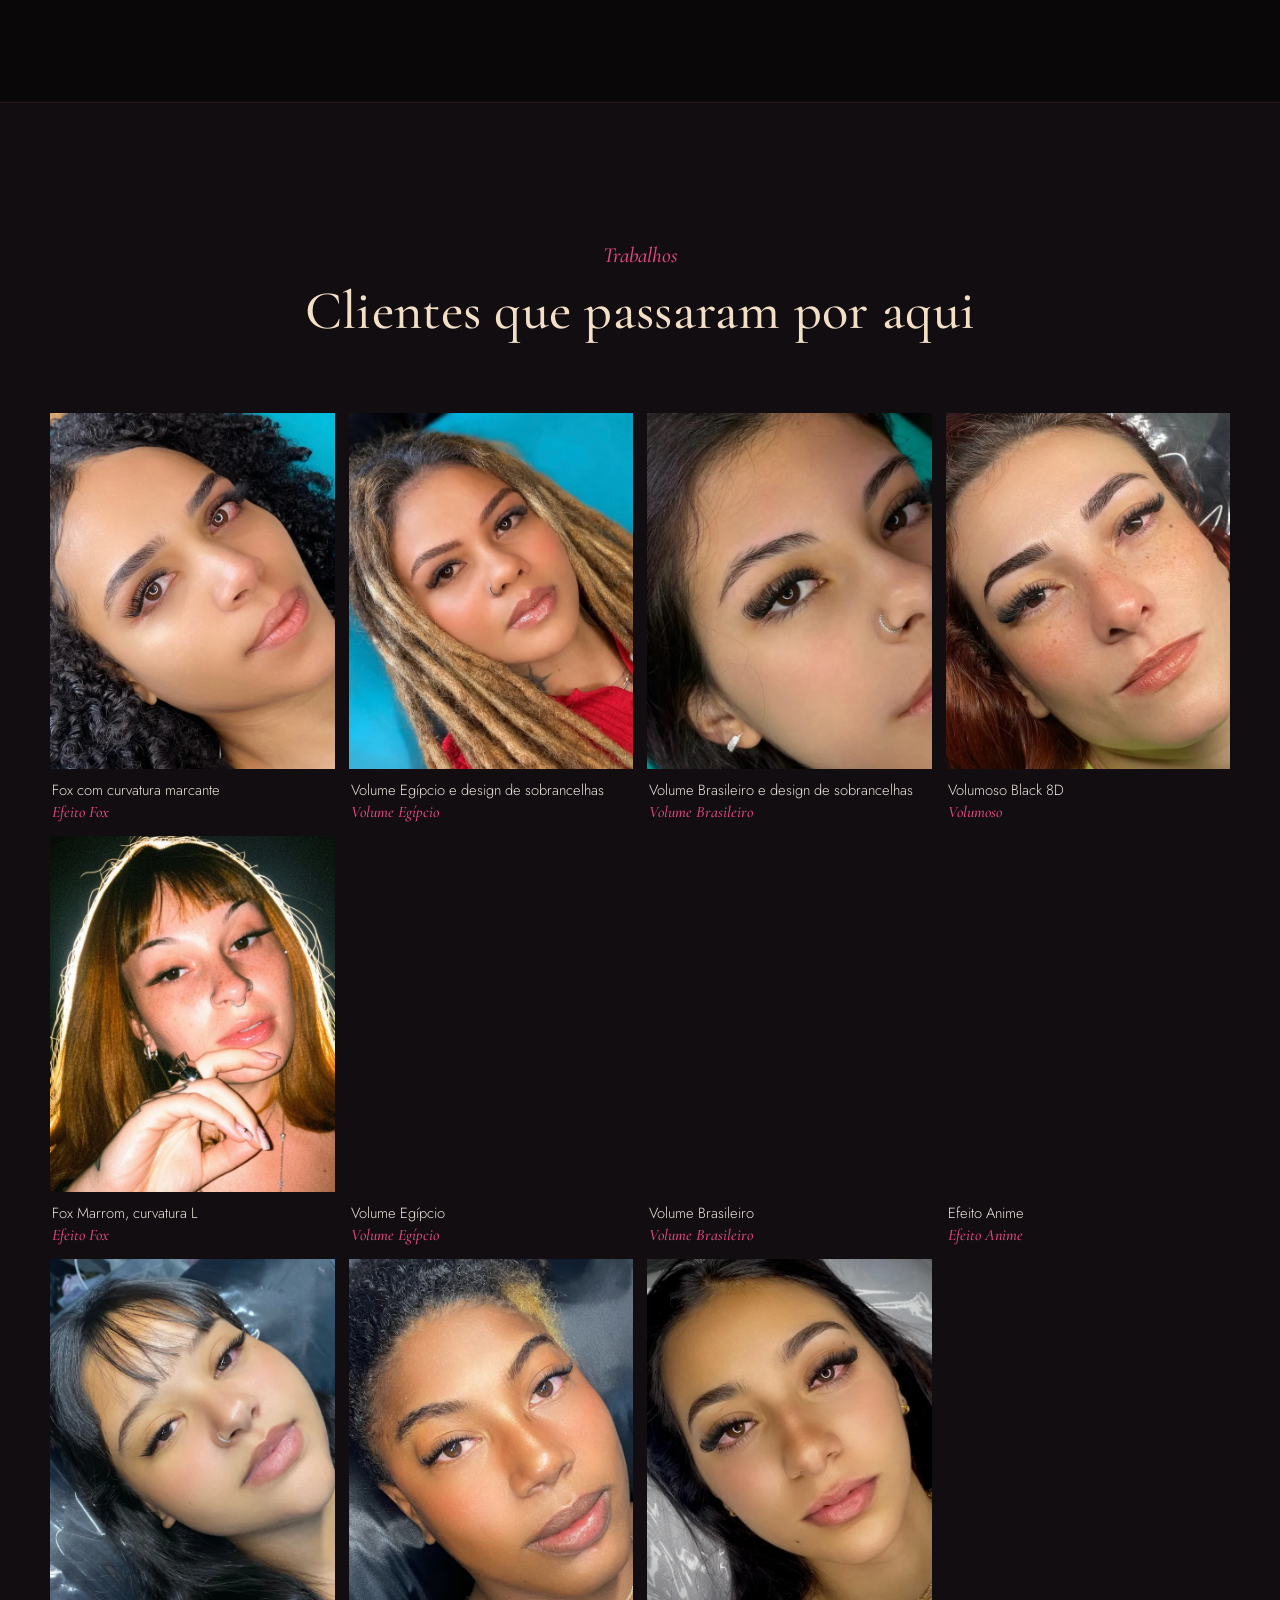
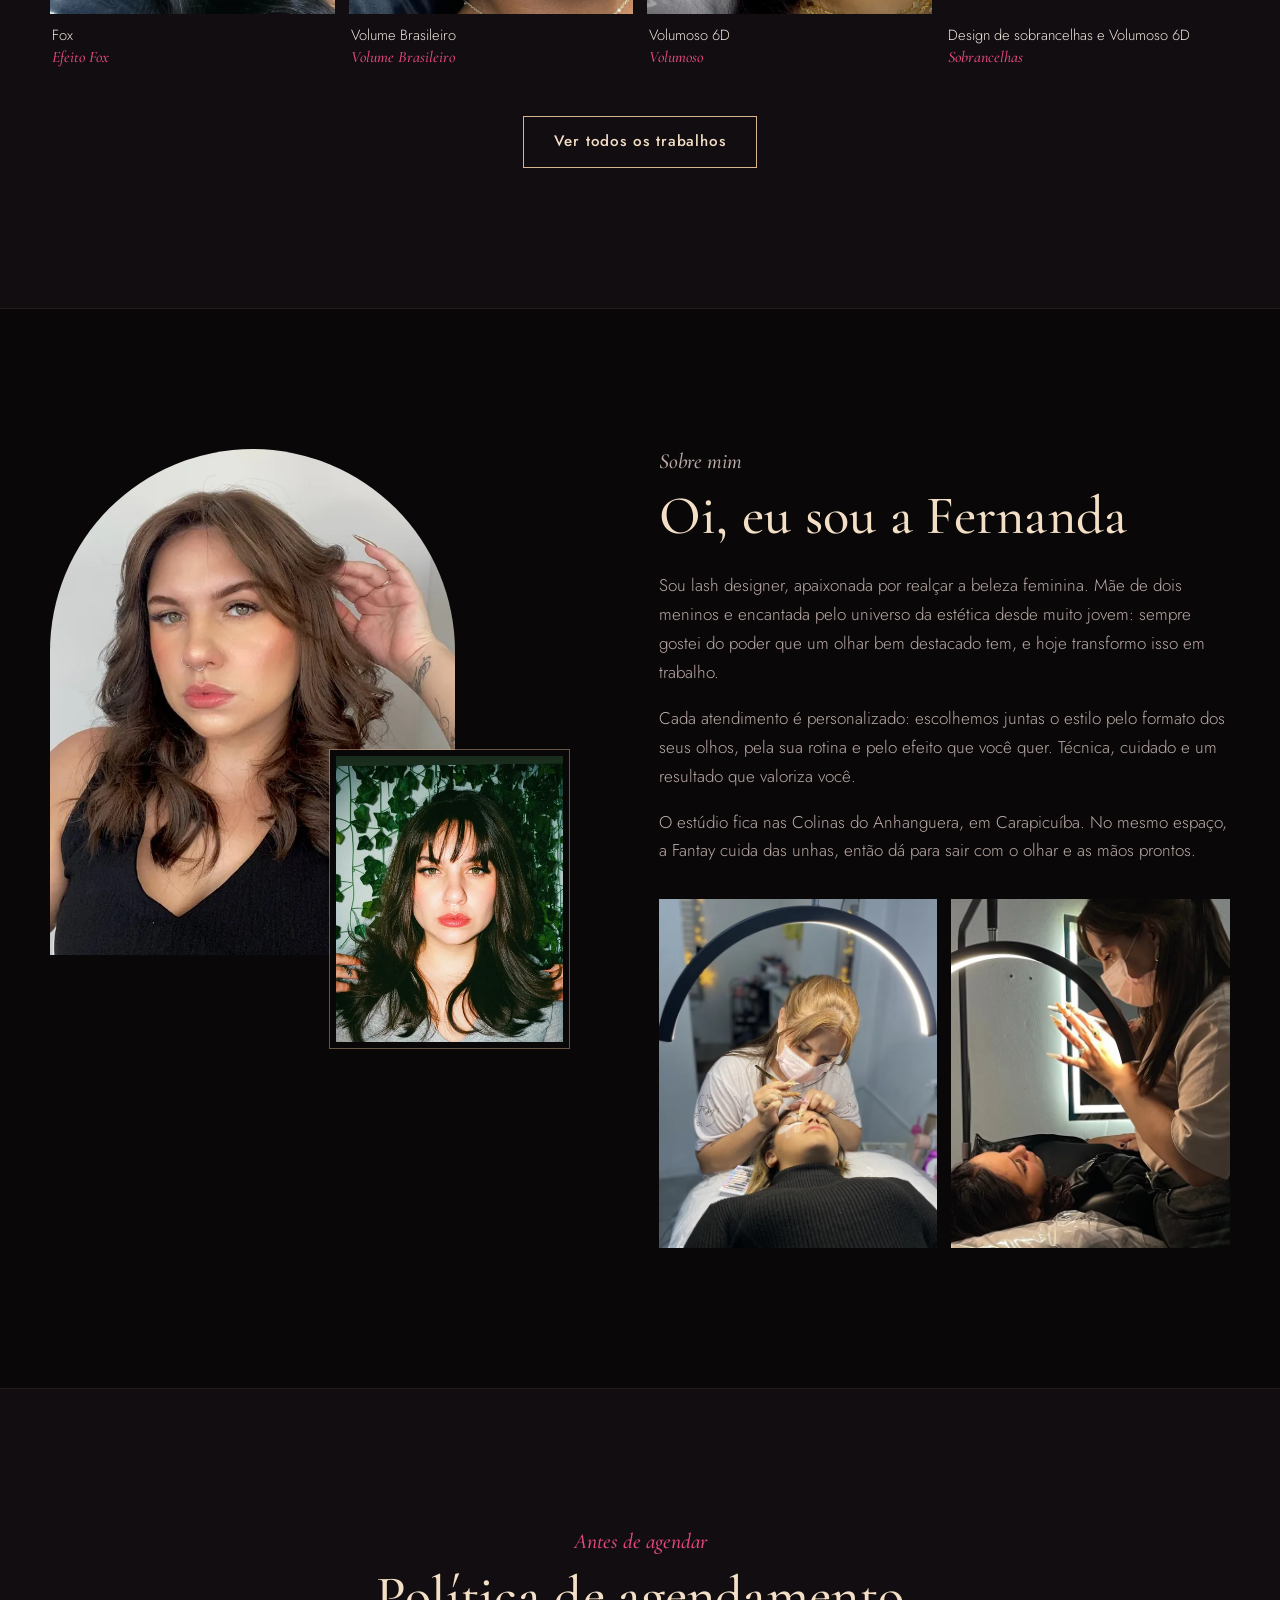
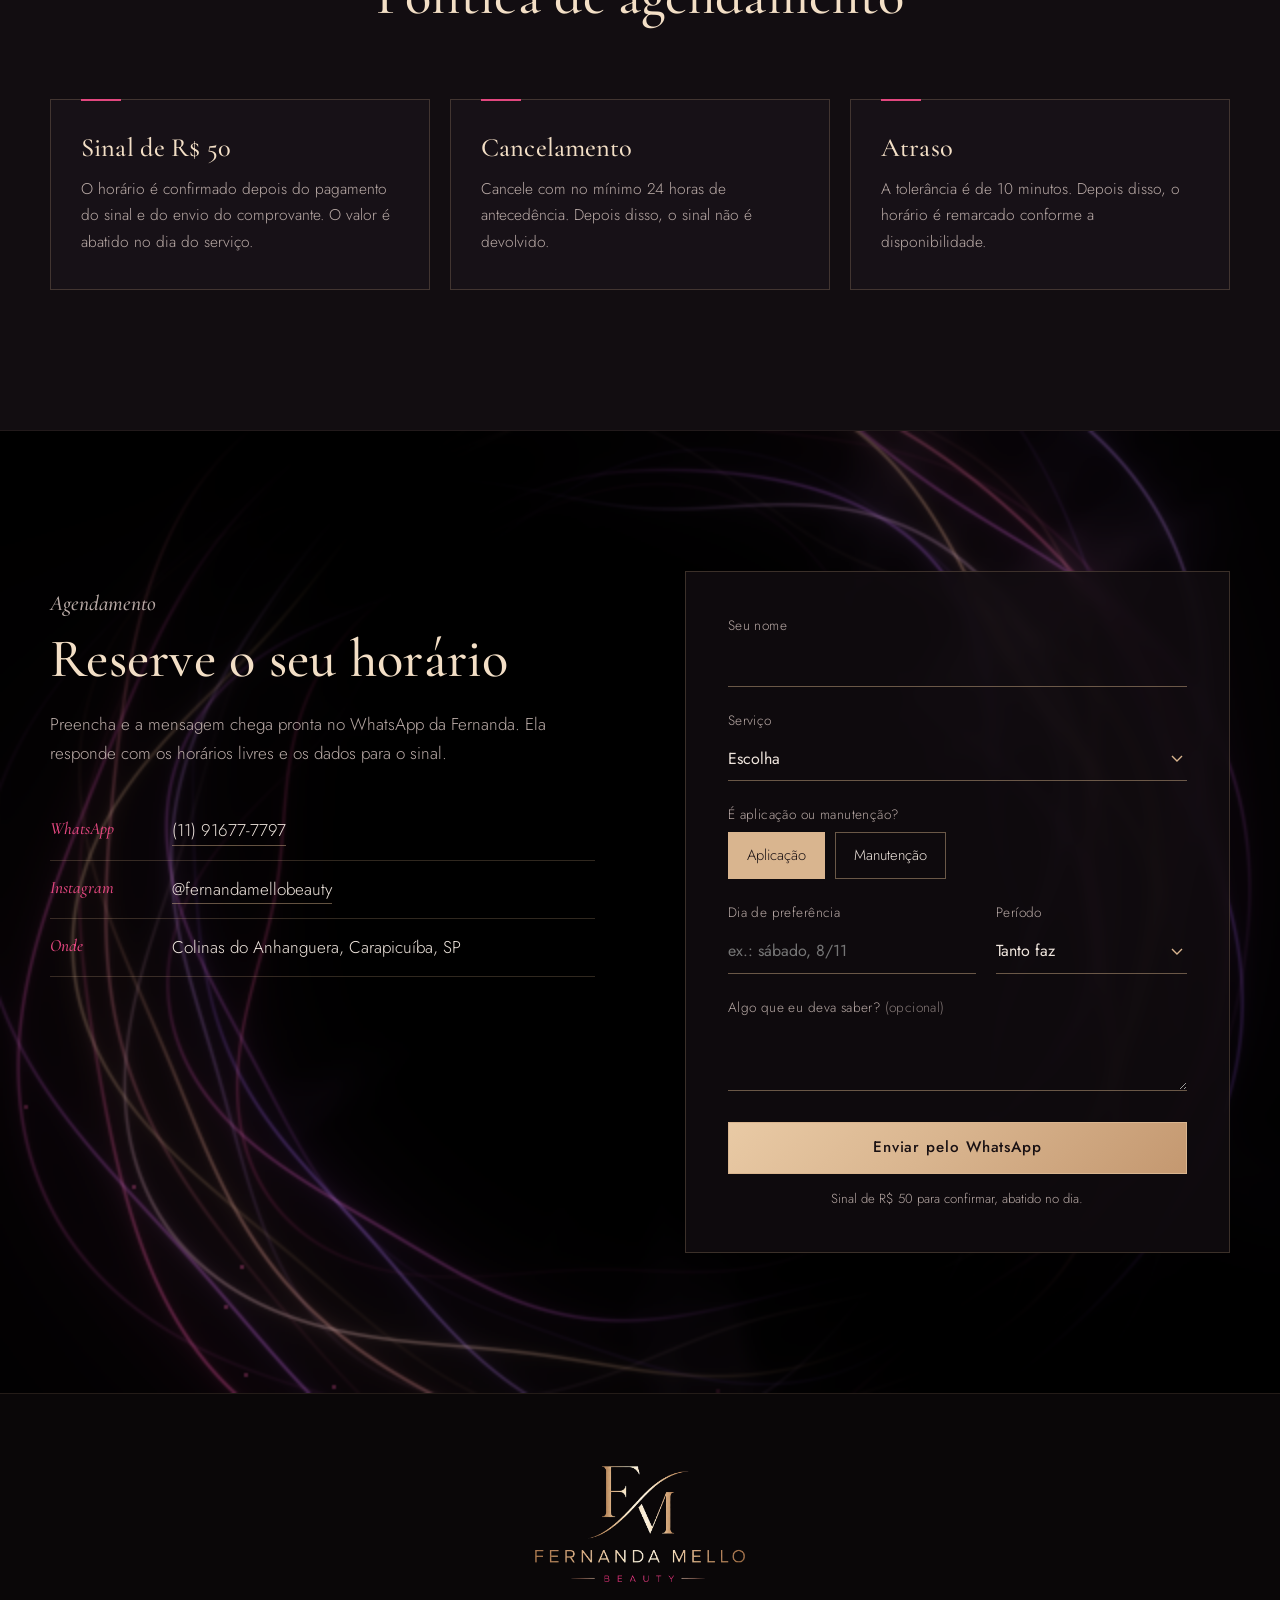
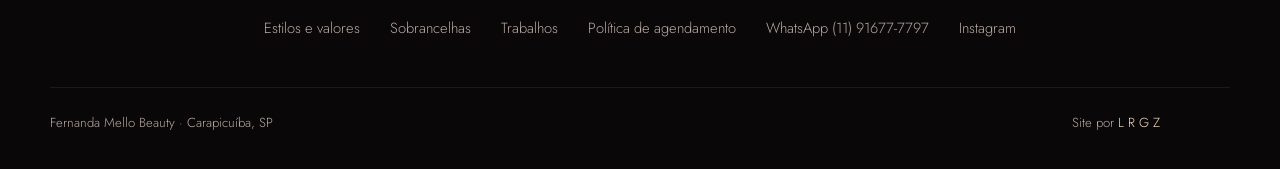
==== commit dc3ec7d9: "Estilos no celular em carrossel de deslizar (8 cartões, pontos de posição): seção cai de 6.100 para " ====
--- a/index.html
+++ b/index.html
@@ -27,7 +27,7 @@
 <link rel="preconnect" href="https://fonts.gstatic.com" crossorigin>
 <link href="https://fonts.googleapis.com/css2?family=Cormorant+Garamond:ital,wght@0,500;0,600;1,500&family=Jost:wght@300;400;500&display=swap" rel="stylesheet">
 <link rel="preload" as="image" href="assets/img/logo.png">
-<link rel="stylesheet" href="assets/style.css?v=20261028">
+<link rel="stylesheet" href="assets/style.css?v=20261029">
 <script>document.documentElement.classList.add("js")</script>
 <script type="application/ld+json">
 {"@context":"https://schema.org","@type":"BeautySalon","name":"Fernanda Mello Beauty","description":"Extensão de cílios e design de sobrancelhas.","telephone":"+55 11 91677-7797","address":{"@type":"PostalAddress","addressLocality":"Carapicuíba","addressRegion":"SP","addressCountry":"BR"},"areaServed":"Colinas do Anhanguera","sameAs":["https://www.instagram.com/fernandamellobeauty/"]}
@@ -183,6 +183,7 @@
         </div>
       </article>
     </div>
+    <div class="estilos__nav" aria-hidden="true"><span class="estilos__dica">Deslize para ver os 8 estilos</span><span class="estilos__pontos"></span></div>
   </div>
 </section>
 
@@ -357,6 +358,6 @@
 </div>
 
 <script src="assets/fios.js?v=20261028"></script>
-<script src="assets/site.js?v=20261028"></script>
+<script src="assets/site.js?v=20261029"></script>
 </body>
 </html>
--- a/assets/style.css
+++ b/assets/style.css
@@ -160,6 +160,7 @@
   transition: color .3s var(--curva), border-color .3s var(--curva);
 }
 .estilo__pedir:hover { color: var(--rosa); border-color: var(--rosa); }
+.estilos__nav { display: none; }
 
 /* manutenção */
 .manutencao { display: grid; grid-template-columns: 1fr 1.05fr; gap: clamp(40px, 6vw, 88px); align-items: center; }
@@ -328,17 +329,30 @@
   .agendar__fios { display: none; }
 }
 @media (max-width: 700px) {
-  .estilos { grid-template-columns: 1fr; gap: 64px; }
-  .estilo { grid-template-columns: 40% 1fr; gap: 20px; }
+  /* estilos no celular: carrossel de deslizar, o proximo cartao aparece na borda */
+  .estilos {
+    display: flex; gap: 14px; overflow-x: auto; overscroll-behavior-x: contain; scroll-snap-type: x mandatory; scrollbar-width: none;
+    margin-inline: calc(50% - 50vw); padding: 2px calc(50vw - 50%) 4px; scroll-padding-inline: calc(50vw - 50%);
+  }
+  .estilos::-webkit-scrollbar { display: none; }
+  .estilo { display: flex; flex-direction: column; flex: 0 0 min(80%, 330px); scroll-snap-align: center; border: 1px solid var(--linha); padding: 18px 16px 12px; background: rgba(255, 255, 255, .015); }
+  .js .estilos .revela { opacity: 1; transform: none; }
+  .estilo__foto { width: 50%; align-self: center; margin: 0 0 14px; padding: 4px; }
+  .estilo__corpo { text-align: center; }
+  .estilo__sub { margin: 4px 0 8px; }
+  .estilo__corpo > p:not([class]) { font-size: .88rem; line-height: 1.5; margin: 0 0 4px; }
+  .estilo__pedir { align-self: center; padding: 8px 0; }
+  .estilos__nav { display: flex; flex-direction: column-reverse; align-items: center; gap: 8px; margin-top: 18px; }
+  .estilos__dica { font-size: .8rem; color: var(--suave); letter-spacing: .04em; }
+  .estilos__pontos { display: flex; gap: 7px; }
+  .estilos__pontos i { width: 6px; height: 6px; background: var(--linha-forte); transform: rotate(45deg); transition: background .3s var(--curva); }
+  .estilos__pontos i.on { background: var(--rosa); }
+  #estilos .cabeca { margin-bottom: 28px; }
 }
 @media (max-width: 480px) {
   body { font-size: 1rem; }
   .caixa, .caixa--estreita { width: calc(100% - 32px); }
   .marca__nome { display: none; }
-  .estilo { display: flex; }
-  .estilo__foto { width: 64%; align-self: center; margin-bottom: 22px; }
-  .estilo__corpo { text-align: center; }
-  .estilo__pedir { align-self: center; }
   .hero__acoes { flex-direction: column; width: 100%; }
   .hero__acoes .btn { width: 100%; }
   .hero__selos { flex-direction: column; align-items: center; gap: 6px; bottom: 26px; }
